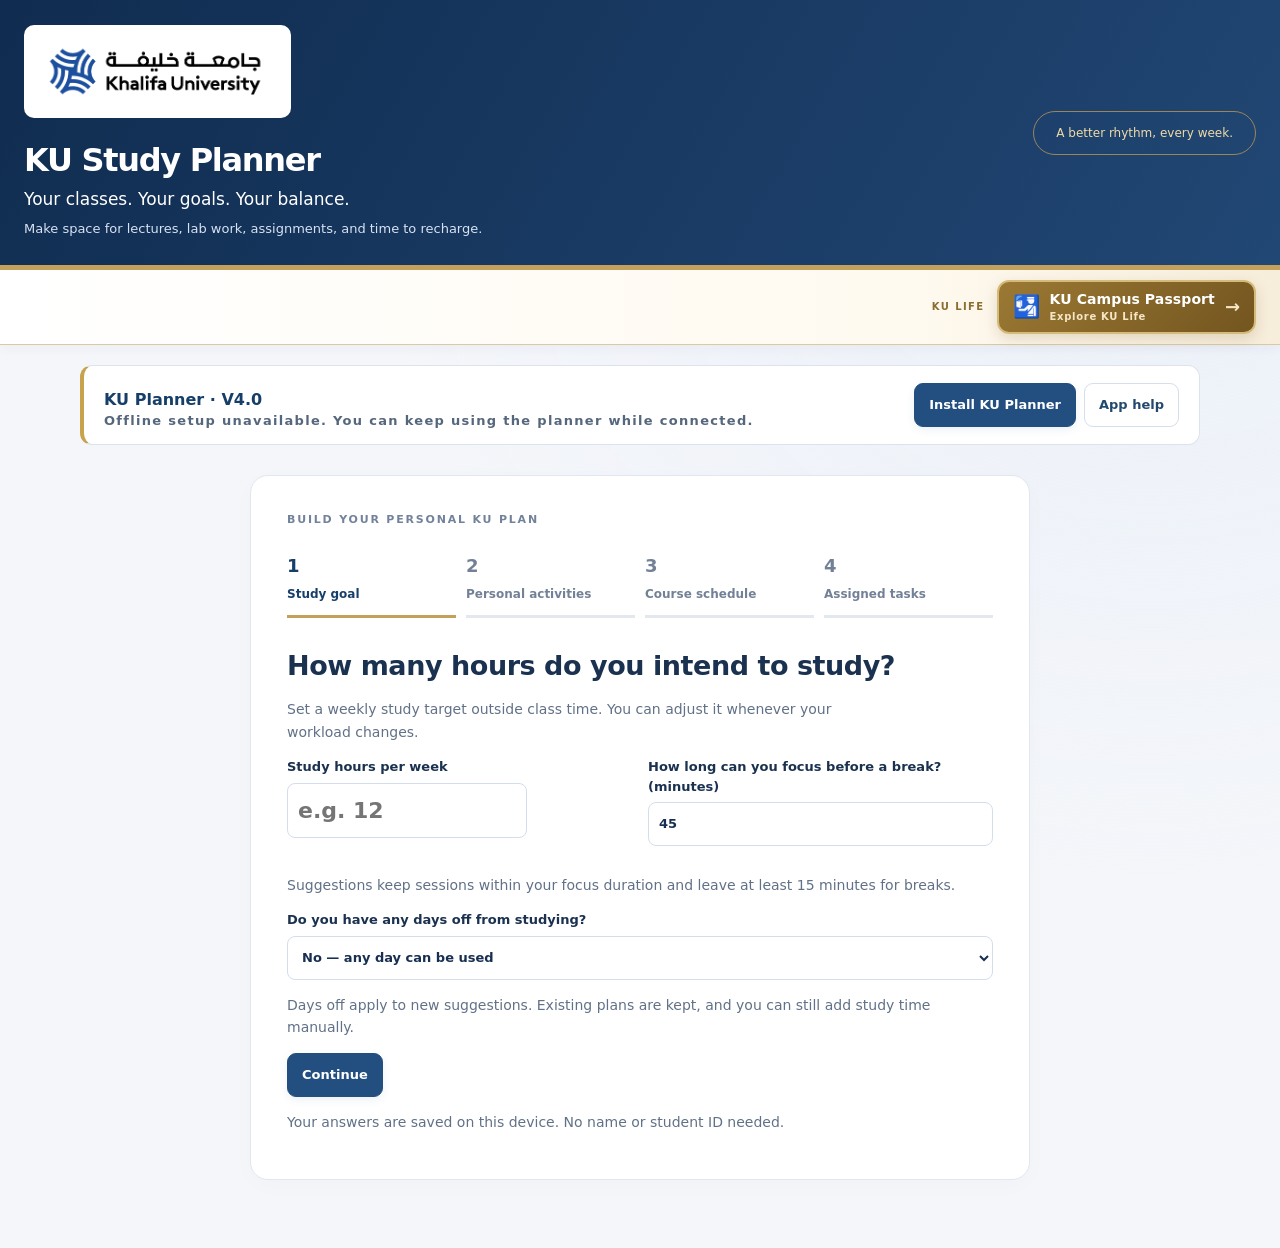
==== index.html @ f01c64c4 "Publish KU Planner V4.0 app and offline download" ====
<!doctype html>
<html lang="en"><head><meta charset="utf-8"><meta name="viewport" content="width=device-width,initial-scale=1"><title>KU Planner V4.0</title><meta name="theme-color" content="#153e68"><link rel="manifest" href="manifest.webmanifest"><link rel="icon" href="KUPlanner.ico"><link rel="stylesheet" href="desktop-app.css"><script defer src="desktop-app.js"></script><link rel="stylesheet" href="style.css"></head>
<body><div id="bannerSpace"><header id="siteBanner" class="site-banner"><div class="banner-content"><div class="university university-logo"><img src="khalifa-university-logo.png" alt="Khalifa University logo" width="486" height="144"></div><h1>KU Study Planner<span>Your classes. Your goals. Your balance.</span></h1><p>Make space for lectures, lab work, assignments, and time to recharge.</p></div><div class="badge">A better rhythm, every week.</div></header></div>
<nav class="special-top-nav" aria-label="Special features"><div class="special-top-nav-inner"><span class="special-top-nav-label">KU LIFE</span><a class="special-feature-link" href="KU Campus Passport.html"><span class="special-feature-icon" aria-hidden="true">🛂</span><span class="special-feature-copy"><strong>KU Campus Passport</strong><small>Explore KU Life</small></span><span class="special-feature-arrow" aria-hidden="true">→</span></a></div></nav>
<main><section id="survey" class="panel survey"><span class="eyebrow">BUILD YOUR PERSONAL KU PLAN</span><ol class="steps" id="steps"><li>Study goal</li><li>Personal activities</li><li>Course schedule</li><li>Assigned tasks</li></ol><h2 id="surveyTitle"></h2><p id="surveyDescription"></p><div id="surveyContent"></div><p id="surveyError" role="alert"></p><div class="actions"><button id="surveyBack">Back</button><button id="surveyNext" class="primary">Continue</button></div><p class="muted">Your answers are saved on this device. No name or student ID needed.</p><p id="storageNotice" role="status"></p></section><div id="dashboard" hidden><section class="summary" aria-label="Overview"><div><small>THIS WEEK</small><strong id="weekCount">0 plans</strong></div><div><small>ASSIGNMENTS COMPLETED</small><strong id="progress">0 / 0</strong></div><div><small>WEEKLY STUDY GOAL</small><strong id="studyStatus"></strong><progress id="weeklyProgress" max="100" value="0" aria-label="Weekly study time planned"></progress></div></section>
<section class="calendarBar"><div><span class="eyebrow">KU ACADEMIC CALENDAR · 2026–27</span><p id="calendarStatus"></p></div><details><summary>Calendar settings & dates</summary><label class="inline"><input type="checkbox" id="skipHolidays" checked> Keep university holidays free from suggested study</label><p>Weekly lectures and labs stop at their semester’s last class day and pause on university holidays. Study can continue during exams. Dates may change; Islamic holidays depend on moon sighting.</p><a href="academic-calendar-2026-2027.pdf" target="_blank" rel="noopener">View the university calendar PDF ↗</a></details></section><div class="toolbar"><div><h2>Your week at KU</h2><p id="weekLabel"></p></div><div class="actions"><button id="prev" aria-label="Previous week">←</button><button id="today">This week</button><button id="next" aria-label="Next week">→</button><button id="importPhoto">Import schedule photo</button><button class="primary" id="add">+ Add a plan</button></div></div>
<p class="legend"><span class="lecture-key">● Lectures</span><span class="lab-key">● Labs</span><span class="task-key">● Tasks</span><span class="study-key">● Study time</span><span class="personal-key">● Personal / break</span></p><p class="mobileHint">Swipe to move between days →</p><section id="planner" class="week" aria-label="Weekly planner"></section>
<div class="lower"><section class="panel"><span class="eyebrow">KEEP IT MANAGEABLE</span><h2>Upcoming & overdue</h2><p>Unfinished assignments due within 7 days, plus overdue tasks. Reminders appear while this app is open.</p><div id="reminders"></div></section>
<section class="panel"><span class="eyebrow">YOUR STUDY GOAL</span><h2>Make time for your target</h2><p id="goalOverview"></p><p>Choose a suggested study schedule or add study time manually around your lectures, labs and personal activities.</p><div class="actions"><button id="suggest" class="primary">Suggest study schedules</button><button id="manualStudy">Plan study time manually</button><button id="resetStudy" class="danger">Reset study plan</button></div><details class="studyPreferences" id="studyPreferences"><summary>Personalize study suggestions <span>Optional · a few quick questions</span></summary><p>Choose a rhythm that suits you. Your weekly target, focus duration, days off and existing plans still apply.</p><form id="preferencesForm"><div class="formRow"><label>When do you prefer to study?<select id="preferredPeriod"><option value="any">Flexible · 08:00–21:00</option><option value="morning">Morning · 08:00–12:00</option><option value="afternoon">Afternoon · 13:00–18:00</option><option value="evening">Evening · 17:00–21:00</option></select></label><label>How many consecutive sessions before a longer break?<select id="preferredConsecutive"><option value="1">1 session</option><option value="2" selected>2 sessions</option><option value="3">3 sessions</option></select></label></div><div class="formRow"><label>Break between study sessions<select id="preferredShortBreak"><option value="15">15 minutes</option><option value="20">20 minutes</option><option value="30">30 minutes</option></select></label><label>Longer break after a group of sessions<select id="preferredLongBreak"><option value="30">30 minutes</option><option value="45" selected>45 minutes</option><option value="60">60 minutes</option></select></label></div><label>Maximum focused study per day<select id="preferredDailyCap"><option value="60">1 hour</option><option value="120">2 hours</option><option value="180" selected>3 hours</option></select></label><p class="muted">Consecutive sessions include short breaks. The longer break separates groups; this is a maximum group size, not a required number. Busy class days stay capped at 2 study hours. Breaks stay free in your calendar.</p><button type="submit" class="primary">Generate my personalized plan</button></form></details><p id="scheduleNotice" role="status"></p><button id="reviewSetup">Review my setup</button></section></div>
<footer><p>Your answers and plans stay in this browser on this device. No account or personal details required. An independent planner for university students.</p><div class="actions"><button id="export">Export my plan</button><button id="demo">Load KU demo week</button><button id="clear" class="danger">Clear local data</button></div></footer></div><p id="notice" role="status" aria-live="polite"></p></main>
<dialog id="editor"><form id="planForm"><div class="dialogHead"><h2 id="formTitle">Add a plan</h2><button type="button" id="close" aria-label="Close">✕</button></div><label>Title<input id="title" maxlength="100" required placeholder="e.g. Physics lab report"></label><label id="typeLabel">Type<select id="type"><option value="lecture">Lecture</option><option value="lab">Lab</option><option value="assignment">Assignment / deadline</option><option value="study">Study session</option><option value="break">Personal / break</option></select></label><label id="dateLabel">Date<input id="date" type="date" required></label><label id="dayLabel" hidden>Day of the week<select id="day"><option value="0">Monday</option><option value="1">Tuesday</option><option value="2">Wednesday</option><option value="3">Thursday</option><option value="4">Friday</option><option value="5">Saturday</option><option value="6">Sunday</option></select></label><div class="formRow"><label id="startLabel">Start / deadline time<input id="start" type="time" required></label><label id="endLabel">End time (optional)<input id="end" type="time"></label></div><label id="effortLabel" hidden>How many hours do you need to prepare?<input id="effort" type="range" min="0.5" max="40" step="0.5" value="2"><output id="effortValue" for="effort">2 hours</output><small>Estimate total focused preparation time: 0.5–40 hours.</small></label><label id="taskLinkLabel" hidden>Prepare for<select id="taskLink"><option value="">General study</option></select></label><label class="inline" id="repeatLabel"><input id="repeat" type="checkbox"> Repeat every week</label><p id="formError" role="alert"></p><p id="conflictWarning" role="status"></p><p id="repeatInfo" class="muted"></p><div class="actions"><button type="button" id="delete" class="danger" hidden>Delete</button><button type="submit" class="primary">Save plan</button></div></form></dialog>
<dialog id="scheduleDialog"><div class="dialogHead"><h2>Choose your study rhythm</h2><button id="closeSchedules" aria-label="Close suggestions">✕</button></div><p id="scheduleDescription"></p><div id="scheduleOptions"></div><p class="muted">Suggestions use your weekly goal and preparation estimates, keep time free around existing plans, and place task preparation before its deadline. Review before adding. You can edit every session afterward.</p></dialog>
<dialog id="photoDialog"><div class="dialogHead"><h2>Import your course schedule</h2><button id="closePhoto" aria-label="Close photo import">✕</button></div><p>Upload a KU timetable screenshot from your phone or computer. The reader finds its columns, course blocks and time scale. Review the results before adding them.</p><p class="muted">Your image is processed in this browser and is not saved. Internet is needed to load the text reader. Crop out your name or student ID if shown.</p><label>Schedule image<input id="photoFile" type="file" accept="image/png,image/jpeg,image/webp,image/bmp"></label><img id="photoPreview" alt="Your uploaded schedule" hidden><div class="formRow"><label>First week of this schedule<input id="photoWeek" type="date" required></label><label>Read as<select id="photoLayout"><option value="auto">Automatic (table or list)</option><option value="list">List with days and times</option><option value="grid">Weekly table (including left time axis)</option></select></label></div><div class="actions"><button id="readPhoto" class="primary">Read my schedule</button><button id="cancelPhoto" hidden>Cancel reading</button></div><label>Image orientation<select id="photoRotation"><option value="0">Upright · no rotation</option><option value="90">Rotate 90° clockwise</option><option value="180">Rotate 180°</option><option value="270">Rotate 90° counterclockwise</option></select></label><progress id="photoProgress" max="1" value="0" hidden></progress><p id="photoStatus" role="status"></p><section id="photoReview" hidden><h3>Review detected entries</h3><p class="muted">Check every weekday, name, time and lecture/lab category. The original block appears beside each detected entry. Names cut off in a narrow phone view cannot be fully recovered—use a wider screenshot or complete them here. Times are estimated to the nearest 5 minutes. Uncheck anything that is not a course.</p><div id="photoRows"></div><div class="actions"><button id="addPhotoRow">+ Add a missing course</button><button id="acceptPhoto" class="primary">Add selected courses</button></div></section><details id="photoTextDetails"><summary>Check or correct the recognized text</summary><p>For list format, use one course per line, such as: Monday Calculus 09:00–10:30.</p><label>Recognized text<textarea id="photoText" rows="7" placeholder="Monday Calculus 09:00–10:30&#10;Wednesday Physics Lab 13:00–15:00"></textarea></label><button id="parsePhotoText">Find courses from this text</button></details></dialog>
<script src="banner.js"></script><script src="academic-calendar.js"></script><script src="planning.js"></script><script src="schedule-parser.js"></script><script src="schedule-grid.js"></script><script src="app.js"></script><script src="photo-import.js"></script><script src="feedback.js"></script></body></html>
---- desktop-app.css ----
.desktop-app-bar{box-sizing:border-box;max-width:1120px;margin:20px auto 0;padding:16px 20px;display:flex;align-items:center;justify-content:space-between;gap:16px;border:1px solid #dce3ed;border-left:4px solid #c7a34e;border-radius:12px;background:#fff;color:#153e68}
.desktop-app-copy{display:grid;gap:4px}.desktop-app-copy strong{font-size:16px}.desktop-app-copy small{font-size:13px;color:#55677d}.desktop-app-actions{display:flex;gap:8px;flex-shrink:0}.desktop-app-actions button{white-space:nowrap}
.desktop-app-help{max-width:480px;border:1px solid #dce3ed;border-radius:16px;padding:24px;color:#153e68;background:#fff}.desktop-app-help::backdrop{background:#122e51aa}.desktop-app-help h2{margin:0 0 12px}.desktop-app-help li{margin-bottom:10px}.desktop-app-help p{line-height:1.5}.desktop-app-help button{margin-top:10px}
@media(max-width:760px){.desktop-app-bar{margin:16px 12px 0;align-items:flex-start;flex-direction:column}.desktop-app-actions{flex-wrap:wrap}}
@media print{.desktop-app-bar,.desktop-app-help{display:none!important}}
---- style.css ----
:root{font-family:Inter,ui-sans-serif,system-ui,-apple-system,sans-serif;color:#20352f;background:#f5f7f4;font-synthesis:none}*{box-sizing:border-box}body{margin:0}header{background:#183f35;color:white;padding:42px max(24px,calc((100vw - 1240px)/2));display:flex;justify-content:space-between;gap:24px;align-items:center}h1{font-size:38px;margin:12px 0;letter-spacing:-1.3px}h1 span{display:block;font-weight:400;font-size:22px;letter-spacing:0;margin-top:12px}header p{color:#d0e0d8}p{line-height:1.6;font-size:14px}.eyebrow{font-size:11px;letter-spacing:1.8px;font-weight:700}.badge{border:1px solid #638777;border-radius:100px;padding:14px 22px;color:#e1edb8;white-space:nowrap}main{max-width:1288px;margin:auto;padding:28px 24px}.summary{display:grid;grid-template-columns:1fr 1fr 1.5fr;background:#fff;border:1px solid #dde5de;border-radius:16px;margin-bottom:32px}.summary div{padding:22px;border-right:1px solid #e6ebe6}.summary div:last-child{border:0}small{font-size:10px;letter-spacing:1.3px;color:#667b70}strong{display:block;font-size:19px;margin-top:8px}h2{font-size:21px;letter-spacing:-.5px;margin:0 0 8px}.toolbar{display:flex;justify-content:space-between;align-items:center;gap:16px}.toolbar p{margin:0;color:#62756b}.actions{display:flex;gap:8px;flex-wrap:wrap}button{font:inherit;font-size:13px;border:1px solid #cfdad2;background:white;border-radius:8px;padding:10px 14px;cursor:pointer;color:#244a3d}button:hover{background:#eaf0e9}button:focus-visible,input:focus-visible,select:focus-visible{outline:3px solid #b08e34;outline-offset:2px}.primary{background:#245e4b;color:#fff;border-color:#245e4b}.primary:hover{background:#174232}.danger{color:#a24236}.legend{display:flex;gap:20px;flex-wrap:wrap;color:#64756d;font-size:12px;margin:22px 0}.legend span:nth-child(1){color:#426da3}.legend span:nth-child(2){color:#a46625}.legend span:nth-child(3){color:#41705b}.legend span:nth-child(4){color:#8d6897}.week{display:grid;grid-template-columns:repeat(7,minmax(0,1fr));gap:10px}.day{border:1px solid #dce4dd;background:#fff;border-radius:12px;min-height:280px;padding:12px 8px}.day.today{border:2px solid #51836b}.day h3{font-size:13px;margin:2px 4px 15px;display:flex;justify-content:space-between}.day h3 span{color:#7b8d80;font-weight:400}.empty{font-size:12px;color:#94a195;padding:6px}.event{border-left:3px solid #548069;background:#edf4ed;padding:10px 8px;border-radius:6px;margin-bottom:8px;overflow-wrap:anywhere}.event.class{background:#edf2fa;border-color:#648bb7}.event.assignment{background:#fff4e5;border-color:#c5914b}.event.break{background:#f5edf7;border-color:#a17cab}.event.done{opacity:.65}.event.done .eventTitle{text-decoration:line-through}.event small{letter-spacing:0;font-size:10px;display:block}.eventTitle{border:0;background:transparent;text-align:left;padding:6px 0;font-size:13px;font-weight:600;width:100%;color:inherit}.complete{display:flex;align-items:center;gap:5px;font-size:11px}.complete input{accent-color:#245e4b}.lower{display:grid;grid-template-columns:1fr 1fr;gap:20px;margin-top:28px}.panel{background:white;border:1px solid #dce4dd;border-radius:14px;padding:24px}.panel h2{margin-top:12px}.panel p,.muted{color:#6a7b70}.reminder{padding:10px 0;border-bottom:1px solid #e4ebe3;font-size:14px}.reminder.overdue{color:#a24236}.check{padding:14px 0;border-top:1px solid #e5ebe3}.check label{display:block;font-weight:600;font-size:14px;margin-bottom:8px}.check select{width:auto;margin-right:8px}.check p{margin:6px 0}footer{margin-top:28px;border-top:1px solid #dce4dd;padding:16px 0;color:#6a7b70}dialog{border:0;border-radius:16px;padding:24px;max-width:460px;width:calc(100% - 32px);box-shadow:0 20px 100px #1234}dialog::backdrop{background:#132d2a88}.dialogHead{display:flex;justify-content:space-between;align-items:center;margin-bottom:16px}label{display:block;font-size:13px;margin-bottom:14px}input:not([type=checkbox]),select{display:block;width:100%;border:1px solid #cad7ce;border-radius:7px;padding:10px;font:inherit;margin-top:6px;background:#fff;color:#20352f}.formRow{display:grid;grid-template-columns:1fr 1fr;gap:12px}.inline{display:flex;gap:8px;align-items:center}#formError{color:#a24236}#notice,#checkMessage{font-size:12px}@media(max-width:1000px){.week{grid-template-columns:repeat(4,minmax(0,1fr))}.badge{display:none}}@media(max-width:650px){header{padding:28px 20px}h1{font-size:32px}main{padding:20px 14px}.summary{grid-template-columns:1fr}.summary div{padding:14px 18px;border-right:0;border-bottom:1px solid #e6ebe6}.toolbar{align-items:flex-start;flex-direction:column}.week{grid-template-columns:1fr 1fr}.day{min-height:160px}.lower{grid-template-columns:1fr}.panel{padding:20px}.legend{gap:12px}button{padding:10px 12px}}
:root{color:#172f50;background:#f5f6fa}header{background:linear-gradient(120deg,#102c50,#214774);border-bottom:5px solid #c3a05b}header p{color:#d7e3f2;max-width:610px}.university{display:flex;gap:14px;align-items:center;margin-bottom:26px}.ku-mark{display:grid;place-items:center;width:58px;height:58px;border:1px solid #ddc288;border-radius:12px;color:#eddaa9;font-size:24px;font-weight:750;letter-spacing:-1px}.university-name{display:block;font-size:16px;font-weight:700;letter-spacing:2px}.university-ar{display:block;font-size:17px;margin-top:5px;color:#dce5f1;text-align:left}header .eyebrow{color:#e3c992}.badge{border-color:#9c855b;color:#f0dba7}button{color:#24496f;border-color:#ced8e5}button:hover{background:#edf2f9}.primary{background:#234b79;border-color:#234b79;color:#fff}.primary:hover{background:#16375f}.day.today{border-color:#b49351}.summary,.day,.panel{border-color:#dce2eb}.summary div{border-color:#e5e9f1}.toolbar p,.panel p,.muted,footer{color:#617187}small,.legend{color:#68798b}.complete input{accent-color:#234b79}input:not([type=checkbox]),select{color:#172f50;border-color:#cdd8e5}dialog::backdrop{background:#102c5088}.eventTitle{color:inherit;background:transparent}.danger{color:#a24236}@media(max-width:650px){.university-name{font-size:14px;letter-spacing:1.4px}.ku-mark{width:50px;height:50px}.university{margin-bottom:22px}}
[hidden]{display:none!important}.survey{max-width:780px;margin:0 auto 32px;padding:32px}.survey h2{font-size:28px;line-height:1.25;margin-top:30px}.survey>p{max-width:600px}.steps{list-style:none;counter-reset:step;display:grid;grid-template-columns:repeat(4,1fr);padding:0;margin:26px 0;gap:10px}.steps li{counter-increment:step;font-size:12px;color:#738197;border-bottom:3px solid #e3e8ef;padding:0 0 12px}.steps li:before{content:counter(step);display:block;margin-bottom:8px;font-size:18px;font-weight:700}.steps li.active{color:#173f6a;border-color:#c3a05b}.steps li.finished{color:#355b83;border-color:#355b83}#goalInput{max-width:240px;font-size:22px}#personalChoice{max-width:430px}.surveyList{margin:18px 0 28px}.surveyItem{display:flex;justify-content:space-between;gap:16px;align-items:center;padding:16px;border:1px solid #e1e7ef;border-radius:10px;margin:10px 0;background:#f8faff}.surveyItem p{margin:5px 0 0;font-size:12px}.surveyItem b{font-size:14px;overflow-wrap:anywhere}#surveyError{color:#a24236}.survey .actions{margin-top:20px}@media(max-width:650px){.survey{padding:22px}.survey h2{font-size:24px}.steps{gap:6px}.steps li{font-size:10px}}
.event.lecture{background:#eaf2ff;border-color:#4479ba;color:#254e82}.event.lab{background:#f1eaff;border-color:#8756ba;color:#633989}.event.assignment{background:#fff1df;border-color:#cc8730;color:#875418}.event.study{background:#e6f5f0;border-color:#328368;color:#265f4e}.event.break{background:#fbeaf0;border-color:#b56380;color:#85425a}.legend span.lecture-key{color:#4479ba}.legend span.lab-key{color:#8756ba}.legend span.task-key{color:#a7691f}.legend span.study-key{color:#328368}.legend span.personal-key{color:#a75472}.surveyItem.lecture{border-left:4px solid #4479ba}.surveyItem.lab{border-left:4px solid #8756ba}.surveyItem.assignment{border-left:4px solid #cc8730}.surveyItem.break{border-left:4px solid #b56380}#effort{accent-color:#234b79;padding:0;margin:14px 0;width:100%}#effortValue{display:block;font-size:21px;font-weight:650;color:#234b79}#effortLabel small{letter-spacing:0;display:block;margin:8px 0}#scheduleDialog{max-width:1100px;width:calc(100% - 32px);max-height:88vh;overflow:auto}#scheduleOptions{display:grid;grid-template-columns:repeat(3,minmax(0,1fr));gap:14px;margin:22px 0}.scheduleOption{border:1px solid #dae3ee;border-radius:12px;padding:18px;background:#f8faff}.scheduleOption h3{font-size:19px;margin:0 0 10px}.scheduleOption b{font-size:13px}.scheduleOption ul{padding-left:18px;font-size:12px;line-height:1.7;max-height:230px;overflow:auto}.scheduleWarning{color:#8a5724;font-size:12px;grid-column:1/-1}button:disabled{opacity:.5;cursor:not-allowed}.reminder p{font-size:12px;margin:6px 0}#reviewSetup{margin-top:16px}@media(max-width:850px){#scheduleOptions{grid-template-columns:1fr}.scheduleOption ul{max-height:none}}
#photoDialog{max-width:900px;width:calc(100% - 32px);max-height:90vh;overflow:auto}#photoPreview{display:block;max-width:100%;max-height:330px;object-fit:contain;margin:18px auto;border:1px solid #dbe3ed;border-radius:8px}#photoProgress{width:100%;margin:16px 0 0;accent-color:#234b79}.photoRow{border:1px solid #dbe3ed;border-radius:12px;padding:18px;margin:14px 0;background:#f8faff}.photoFields{display:grid;grid-template-columns:repeat(4,1fr);gap:12px}.photoHint{color:#8a5724;font-size:12px;margin:0}#photoText{width:100%;font:inherit;font-size:13px;border:1px solid #cdd8e5;padding:12px;border-radius:8px;margin-top:8px}#photoTextDetails{margin-top:24px}#photoTextDetails summary{cursor:pointer;font-size:14px;font-weight:600}#photoReview h3{margin-top:25px}#surveyContent>button{margin-right:8px;margin-bottom:8px}@media(max-width:650px){.photoFields{grid-template-columns:1fr 1fr}}
.university-logo{display:inline-flex;background:#fff;padding:16px 20px;border-radius:10px;max-width:100%;margin-bottom:26px}.university-logo img{display:block;width:310px;max-width:100%;height:auto}.survey .formRow{align-items:start}@media(max-width:650px){.university-logo{padding:13px 16px}.university-logo img{width:260px}.survey .formRow{grid-template-columns:1fr}}
.daysOff{display:flex;flex-wrap:wrap;gap:10px 24px;padding:18px 20px;margin:20px 0;border:1px solid #d4deea;border-radius:10px}.daysOff legend{font-size:13px;font-weight:600;padding:0 7px;color:#25496f}.daysOff label{margin:0;min-width:115px}.daysOff input{accent-color:#234b79}
.site-banner{transition:padding .22s ease,box-shadow .22s ease}.site-banner.banner-fixed{position:fixed;top:0;left:0;right:0;z-index:20}.site-banner .university-logo,.site-banner .university-logo img,.site-banner h1{transition:width .22s ease,padding .22s ease,margin .22s ease,font-size .22s ease}.site-banner.banner-compact{padding-top:10px;padding-bottom:10px;box-shadow:0 5px 20px #102c5030}.site-banner.banner-compact .banner-content{display:flex;align-items:center;gap:18px;min-width:0}.site-banner.banner-compact .university-logo{padding:8px 12px;margin:0;flex-shrink:0}.site-banner.banner-compact .university-logo img{width:170px}.site-banner.banner-compact h1{font-size:22px;letter-spacing:-.6px;margin:0;line-height:1.2}.site-banner.banner-compact h1 span,.site-banner.banner-compact p,.site-banner.banner-compact .badge{display:none}html{scroll-padding-top:110px}@media(max-width:650px){.site-banner.banner-compact{padding-left:14px;padding-right:14px}.site-banner.banner-compact .banner-content{gap:12px}.site-banner.banner-compact .university-logo{padding:6px 8px}.site-banner.banner-compact .university-logo img{width:120px}.site-banner.banner-compact h1{font-size:18px}}@media(prefers-reduced-motion:reduce){.site-banner,.site-banner .university-logo,.site-banner .university-logo img,.site-banner h1{transition:none}}
/* Keep the layout stable and animate content instead of switching display modes. */
.site-banner,.site-banner .university-logo,.site-banner .university-logo img,.site-banner h1{transition:padding .65s cubic-bezier(.22,.61,.36,1),width .65s cubic-bezier(.22,.61,.36,1),margin .65s cubic-bezier(.22,.61,.36,1),font-size .65s cubic-bezier(.22,.61,.36,1),box-shadow .65s ease}.site-banner .banner-content,.site-banner.banner-compact .banner-content{display:block;min-width:0}.site-banner h1{line-height:1.2}.site-banner h1 span{display:block;max-height:70px;overflow:hidden;opacity:1;transform:translateY(0);transition:max-height .65s cubic-bezier(.22,.61,.36,1),margin .65s ease,opacity .45s ease,transform .65s ease}.site-banner p{display:block;max-height:100px;overflow:hidden;opacity:1;margin:14px 0;transform:translateY(0);transition:max-height .65s cubic-bezier(.22,.61,.36,1),margin .65s ease,opacity .45s ease,transform .65s ease}.site-banner.banner-compact h1 span,.site-banner.banner-compact p{display:block;max-height:0;margin:0;opacity:0;transform:translateY(-6px)}.site-banner.banner-compact .university-logo{margin:0 0 8px}.site-banner.banner-compact h1{margin:0}@media(min-width:1001px){.site-banner .badge{max-width:350px;opacity:1;overflow:hidden;transition:max-width .65s ease,padding .65s ease,opacity .4s ease,border-width .65s ease}.site-banner.banner-compact .badge{display:block;max-width:0;padding:0;border-width:0;opacity:0}}@media(prefers-reduced-motion:reduce){.site-banner,.site-banner .university-logo,.site-banner .university-logo img,.site-banner h1,.site-banner h1 span,.site-banner p,.site-banner .badge{transition:none}}
/* A slim, single-row banner when collapsed. */
.site-banner.banner-compact{padding-top:8px;padding-bottom:8px}.site-banner.banner-compact .banner-content{display:grid;grid-template-columns:auto minmax(0,1fr);column-gap:16px;align-items:center}.site-banner.banner-compact .university-logo{grid-column:1;grid-row:1;width:154px;padding:5px 7px;margin:0;border-radius:6px}.site-banner.banner-compact .university-logo img{width:140px}.site-banner.banner-compact h1{grid-column:2;grid-row:1;font-size:20px;margin:0;white-space:nowrap}.site-banner.banner-compact p{grid-column:1/-1;grid-row:2}.site-banner.banner-compact .badge{display:none}html{scroll-padding-top:80px}@media(max-width:650px){.site-banner.banner-compact .banner-content{column-gap:10px}.site-banner.banner-compact .university-logo{width:114px;padding:4px 7px}.site-banner.banner-compact .university-logo img{width:100px}.site-banner.banner-compact h1{font-size:16px;letter-spacing:-.4px}}
/* Shared visual polish: calm surfaces, consistent spacing and clear actions. */
:root{color:#1a3150;background:#f4f6fa;font-family:Inter,ui-sans-serif,system-ui,-apple-system,sans-serif}body{background:radial-gradient(ellipse at 90% 0,#e9eff8 0,transparent 50%),#f4f6fa}main{max-width:1320px;padding-top:30px;padding-bottom:36px}button{min-height:44px;font-weight:600;border-radius:9px;transition:background .15s ease,box-shadow .15s ease;border-color:#d4dfeb}button:hover{box-shadow:0 3px 9px #203f6c0b}.primary{background:#234f80;border-color:#234f80;box-shadow:0 3px 9px #234f8015}.danger{color:#a14545;background:#fffafb;border-color:#efd9dd}h2{font-weight:680;letter-spacing:-.45px}.panel,.survey,.summary{border:1px solid #e1e7f0;box-shadow:0 6px 24px #18365405}.panel{padding:26px;border-radius:16px}.summary{border-radius:16px;overflow:hidden;margin-bottom:24px}.summary div{padding:22px 24px}.summary strong{font-size:22px;letter-spacing:-.7px}small,.eyebrow{font-weight:650}.toolbar{margin-top:25px}.toolbar h2{font-size:25px}.toolbar .actions{align-items:center}.legend{margin:22px 0 14px;font-weight:550;gap:18px}.day{border-color:#e0e7f0;border-radius:13px;padding:14px 10px;min-height:300px}.day.today{border-color:#b39a61;box-shadow:0 0 0 2px #c6b17b15}.day h3{margin:2px 3px 18px;font-size:14px}.day h3 span{background:#f0f4f9;padding:3px 7px;border-radius:6px;color:#476383}.empty{font-size:12px;line-height:1.65;padding:7px 4px;color:#7b899b}.event{padding:11px 9px;border-radius:8px;margin-bottom:10px}.eventTitle{font-size:13px;line-height:1.45;min-height:0;box-shadow:none!important}.event small{font-size:10px;color:inherit;opacity:.85}.complete{margin:5px 0 0;line-height:1.35}.complete input{width:15px;height:15px;margin:0}.lower{gap:22px;margin-top:26px}.panel .actions{margin:14px 0}.panel .eyebrow{color:#71829a}.survey{padding:32px 36px;border-radius:18px}.survey h2{max-width:650px;font-size:27px;line-height:1.35}.steps li{font-weight:600;line-height:1.4}.surveyItem{background:#f9fbfe;padding:17px}.surveyItem .actions{margin:0}.daysOff{background:#f9fbfe}input:not([type=checkbox]),select,textarea{min-height:44px;border-color:#d3deec;border-radius:8px}input[type=range]{min-height:0}label{font-weight:550;line-height:1.5}dialog{border:1px solid #e0e7f0;max-height:90vh;overflow:auto;padding:26px;box-shadow:0 24px 90px #102c5038}dialog::backdrop{background:#102a4c66;backdrop-filter:blur(3px)}.dialogHead h2{font-size:22px}.dialogHead>button{width:40px;min-height:40px;padding:0;background:#f3f6fa;border-color:transparent}.formRow{gap:16px}#weeklyProgress{display:block;width:100%;height:5px;margin-top:12px;appearance:none;border:0;border-radius:10px;overflow:hidden;background:#e8eef5}#weeklyProgress::-webkit-progress-bar{background:#e8eef5}#weeklyProgress::-webkit-progress-value{background:#547b9e;border-radius:10px}#weeklyProgress::-moz-progress-bar{background:#547b9e}.calendarBar{display:flex;justify-content:space-between;gap:24px;align-items:start;border:1px solid #dce5ef;border-left:3px solid #b69b60;border-radius:12px;padding:17px 20px;background:#fff}.calendarBar .eyebrow{font-size:10px;color:#7c6a42}.calendarBar p{margin:7px 0 0;font-size:13px}.calendarBar details{max-width:440px}.calendarBar summary{font-size:12px;color:#456588;cursor:pointer;min-height:26px;line-height:26px;font-weight:600}.calendarBar details>label{margin-top:14px;font-size:12px}.calendarBar a{display:inline-block;color:#315c8b;font-size:12px;margin-top:10px}.calendarTag{font-size:10px!important;line-height:1.5;padding:5px 7px;border-radius:6px;margin:0 0 12px;background:#edf2fa;color:#466184}.day.holiday{background:#f8fafc;border-style:dashed}.day.holiday .calendarTag{background:#f2eddf;color:#826d41}.mobileHint{display:none}#conflictWarning:not(:empty){background:#fff6e7;padding:12px;border-radius:8px;color:#8a622e;font-size:12px}#repeatInfo{font-size:12px}footer{font-size:12px;margin-top:30px;padding-top:22px;border-color:#e0e7f0}footer p{font-size:12px;max-width:740px}footer .actions{gap:10px}footer button{font-size:12px;background:transparent}#notice:not(:empty){position:fixed;bottom:24px;right:24px;z-index:50;padding:14px 18px;border-radius:11px;border:1px solid #d9e5f0;border-left:4px solid #41698d;background:#fff;box-shadow:0 10px 40px #19355420;max-width:min(420px,calc(100vw - 32px));font-size:13px;color:#28496b;line-height:1.6;margin:0}.site-banner:not(.banner-compact){padding-top:25px;padding-bottom:25px}.site-banner:not(.banner-compact) .university-logo{padding:12px 16px;margin-bottom:15px}.site-banner:not(.banner-compact) .university-logo img{width:235px}.site-banner:not(.banner-compact) h1{font-size:32px;margin:8px 0}.site-banner:not(.banner-compact) h1 span{font-size:17px;margin-top:9px}.site-banner:not(.banner-compact) p{font-size:13px;margin:10px 0 0}.site-banner .badge{font-size:12px}@media(max-width:1000px){.summary strong{font-size:19px}.calendarBar{gap:16px}}@media(max-width:650px){main{padding:22px 16px}.survey{padding:25px 22px}.survey h2{font-size:23px}.summary{grid-template-columns:1fr 1fr}.summary div{padding:17px 16px}.summary div:last-child{grid-column:1/-1}.summary strong{font-size:18px}.calendarBar{flex-direction:column;gap:10px;padding:16px}.calendarBar details{max-width:100%;width:100%}.toolbar h2{font-size:23px}.toolbar .actions{gap:7px}.toolbar button{font-size:12px}.mobileHint{display:block;font-size:11px;color:#7b899b;margin:0 0 10px}.week{display:flex;overflow-x:auto;scroll-snap-type:x mandatory;gap:12px;padding-bottom:12px}.day{flex:0 0 85%;min-height:265px;scroll-snap-align:start;padding:17px 13px}.eventTitle{font-size:14px}.event small{font-size:11px}.complete{font-size:12px}.panel{padding:23px}.surveyItem{align-items:start;flex-direction:column;gap:12px}#notice:not(:empty){right:16px;bottom:16px}.site-banner:not(.banner-compact) h1{font-size:28px}.site-banner:not(.banner-compact) .university-logo img{width:205px}}


/* Optional study rhythm questions */
.studyPreferences{margin-top:22px;padding:16px 18px;border:1px solid #d8e4e5;border-radius:14px;background:#f7faf9}.studyPreferences summary{cursor:pointer;font-weight:650;color:#173c46}.studyPreferences summary span{display:block;font-size:.8rem;font-weight:400;color:#62757c;margin:6px 0 0 18px}.studyPreferences form{margin-top:20px}.studyPreferences select{background:white}.studyPreferences .formRow{align-items:start}.studyPreferences .muted{font-size:.85rem;line-height:1.6}
@media(max-width:650px){.studyPreferences .formRow{display:block}.studyPreferences{padding:14px}}

.photoSource{display:block;max-width:100%;max-height:160px;object-fit:contain;object-position:left;margin:10px 0;border:1px solid #d7e1e5;border-radius:6px}

/* KU Campus Passport */
.passport-panel{margin-top:26px;border:1px solid #e3dcc8;background:linear-gradient(135deg,#fffdf7 0,#ffffff 58%,#f4f8fc 100%);position:relative;overflow:hidden}.passport-panel:before{content:"KU LIFE";position:absolute;right:-12px;top:16px;font-size:58px;font-weight:800;letter-spacing:5px;color:#173d6210;transform:rotate(8deg);pointer-events:none}.passport-head{display:flex;justify-content:space-between;align-items:flex-start;gap:20px;position:relative}.passport-head h2{margin:5px 0 6px}.passport-head p{margin:0;max-width:720px;color:#65758a}.passport-score{display:grid;grid-template-columns:repeat(2,minmax(105px,1fr));gap:8px;min-width:240px}.passport-score div{padding:12px;border:1px solid #e2e8ef;border-radius:10px;background:#fff}.passport-score small{display:block;color:#74859a;font-size:10px}.passport-score strong{display:block;margin-top:4px;font-size:18px;color:#21486f}.passport-progress-row{display:grid;grid-template-columns:1fr auto;gap:14px;align-items:center;margin:20px 0 16px}.passport-progress-row progress{width:100%;height:8px;appearance:none;border:0;border-radius:20px;overflow:hidden;background:#e9edf2}.passport-progress-row progress::-webkit-progress-bar{background:#e9edf2}.passport-progress-row progress::-webkit-progress-value{background:#b39452}.passport-progress-row progress::-moz-progress-bar{background:#b39452}.passport-progress-row span{font-size:12px;font-weight:700;color:#6e6040}.passport-actions{display:flex;flex-wrap:wrap;gap:10px;margin:12px 0 18px}.passport-spin{background:#8a6d31!important;border-color:#8a6d31!important}.passport-challenge{display:grid;grid-template-columns:auto 1fr auto;gap:16px;align-items:center;padding:18px;border:1px solid #dfd6bd;border-radius:14px;background:#fffaf0;margin-bottom:20px}.passport-challenge-icon{width:58px;height:58px;border-radius:50%;display:grid;place-items:center;font-size:28px;background:#f2e7c9;border:1px solid #dfd0a8}.passport-challenge .eyebrow{color:#8a6d31}.passport-challenge h3{margin:3px 0 5px;font-size:18px}.passport-challenge p{margin:0;color:#596b80;line-height:1.55}.passport-challenge-side{text-align:right}.passport-challenge-side small{display:block;margin-bottom:8px;color:#8a6d31;font-weight:700}.passport-message{min-height:22px;margin:0 0 14px;font-size:13px;font-weight:650;color:#42633d}.passport-stamps{display:grid;grid-template-columns:repeat(5,minmax(0,1fr));gap:10px}.passport-stamp{min-height:112px;border-radius:12px;padding:12px 8px;display:flex;flex-direction:column;align-items:center;justify-content:center;text-align:center;border:1px dashed #cfd7e1;background:#f8fafc}.passport-stamp.earned{border:2px solid #b79a5a;background:#fff8e9;transform:rotate(-1deg)}.passport-stamp .stamp-icon{font-size:25px;margin-bottom:6px}.passport-stamp strong{font-size:11px;line-height:1.25}.passport-stamp small{font-size:9px;margin-top:5px;letter-spacing:.7px;color:#8794a3}.passport-stamp.earned small{color:#8b6d31;font-weight:800}.passport-pop{animation:passportPop .35s ease}.passport-celebrate{animation:passportCelebrate .55s ease}@keyframes passportPop{0%{transform:scale(.985);opacity:.7}60%{transform:scale(1.012)}100%{transform:scale(1);opacity:1}}@keyframes passportCelebrate{0%{transform:translateY(3px);opacity:.4}100%{transform:translateY(0);opacity:1}}@media(max-width:850px){.passport-head{display:block}.passport-score{margin-top:16px;min-width:0}.passport-stamps{grid-template-columns:repeat(3,minmax(0,1fr))}.passport-challenge{grid-template-columns:auto 1fr}.passport-challenge-side{grid-column:1/-1;text-align:left}.passport-challenge-side small{display:inline-block;margin:0 10px 0 0}}@media(max-width:520px){.passport-score{grid-template-columns:1fr 1fr}.passport-stamps{grid-template-columns:repeat(2,minmax(0,1fr))}.passport-challenge{grid-template-columns:1fr;text-align:left}.passport-challenge-icon{width:50px;height:50px}.passport-panel:before{font-size:40px}.passport-progress-row{grid-template-columns:1fr}.passport-stamp{min-height:105px}}@media(prefers-reduced-motion:reduce){.passport-pop,.passport-celebrate{animation:none}}


/* KU Life top navigation */
.special-top-nav{background:#fff;border-bottom:1px solid #dfe6ef;position:relative;z-index:4}.special-top-nav-inner{max-width:1288px;margin:auto;padding:11px 24px;display:flex;justify-content:flex-end;align-items:center;gap:12px}.special-top-nav-label{font-size:10px;letter-spacing:1.4px;font-weight:800;color:#78879a}.special-feature-link,.passport-back-link,.passport-identity-actions a,.passport-source-links a{display:inline-flex;align-items:center;justify-content:center;text-decoration:none;border:1px solid #cfd9e6;background:#fff;color:#234b79;border-radius:9px;padding:10px 14px;font-size:13px;font-weight:650}.special-feature-link{background:#8a6d31;color:#fff;border-color:#8a6d31}.special-feature-link:hover{background:#6f5524}.passport-back-link:hover,.passport-identity-actions a:hover,.passport-source-links a:hover{background:#eef3f8}@media(max-width:650px){.special-top-nav-inner{padding:9px 16px}.special-top-nav-label{display:none}.special-feature-link{width:100%}}

/* Standalone KU Campus Passport page */
.passport-page-body{background:#f4f6fa;color:#1a3150}.passport-page-header{background:linear-gradient(120deg,#102c50,#214774);border-bottom:5px solid #c3a05b;color:#fff;padding:24px max(24px,calc((100vw - 1240px)/2));display:flex;align-items:center;justify-content:space-between;gap:24px}.passport-page-brand{display:flex;align-items:center;gap:22px;min-width:0}.passport-page-brand img{width:205px;height:auto;background:white;border-radius:8px;padding:8px 12px}.passport-page-brand h1{font-size:30px;margin:5px 0 4px}.passport-page-brand p{margin:0;color:#d8e3f1}.passport-page-header .eyebrow{color:#e4cb94}.passport-page-main{max-width:1180px;margin:auto;padding:30px 24px 50px}.passport-welcome{display:grid;grid-template-columns:1.15fr .85fr;gap:32px;align-items:end;max-width:920px;margin:30px auto;background:linear-gradient(135deg,#fffdf8,#fff);border-color:#e3dcc8}.passport-welcome h2{font-size:28px}.passport-name-form{background:#f8fafc;border:1px solid #e0e7f0;border-radius:14px;padding:20px}.passport-name-form label{margin:0 0 14px}.passport-identity-card{display:flex;align-items:center;justify-content:space-between;gap:20px;padding:20px 22px;margin-bottom:16px;background:linear-gradient(135deg,#17385f,#244f7f);border:1px solid #17385f;border-radius:16px;color:#fff;box-shadow:0 12px 32px #13305218}.passport-identity-main{display:flex;align-items:center;gap:16px}.passport-emblem{width:62px;height:72px;border:2px solid #d8bd80;border-radius:10px;display:grid;place-items:center;font-weight:850;font-size:21px;letter-spacing:1px;color:#efdcae;background:#ffffff0b}.passport-identity-card .eyebrow{color:#e9d7aa}.passport-identity-card h2{font-size:25px;margin:4px 0}.passport-identity-card p{margin:0;color:#d7e2ef}.passport-identity-actions{display:flex;flex-wrap:wrap;gap:8px}.passport-identity-actions button,.passport-identity-actions a{background:#ffffff12;color:#fff;border-color:#ffffff40}.passport-stats{display:grid;grid-template-columns:repeat(4,1fr);border:1px solid #dce2eb;border-radius:14px;background:#fff;overflow:hidden;margin-bottom:20px}.passport-stats div{padding:18px 20px;border-right:1px solid #e5e9f1}.passport-stats div:last-child{border-right:0}.passport-stats strong{font-size:22px;color:#244d78}.passport-main-panel{border-color:#e3dcc8;background:linear-gradient(135deg,#fffdf7 0,#ffffff 58%,#f4f8fc 100%)}.passport-score-single{min-width:135px;padding:13px 15px;border:1px solid #e1e7ef;border-radius:11px;background:#fff}.passport-score-single strong{color:#234b79;font-size:22px}.passport-stamps-large{grid-template-columns:repeat(4,minmax(0,1fr))}.passport-ku-inspiration{margin-top:20px;display:grid;grid-template-columns:1.2fr .8fr;gap:24px;align-items:center}.passport-source-links{display:grid;grid-template-columns:1fr 1fr;gap:8px}.passport-list-dialog{max-width:760px}.passport-list-items{display:grid;gap:10px}.passport-list-item{display:grid;grid-template-columns:auto 1fr auto;gap:13px;align-items:start;padding:13px;border:1px solid #e0e7ef;border-radius:11px;background:#fafbfd}.passport-list-item.done{background:#fff9ec;border-color:#dec993}.passport-list-icon{font-size:25px}.passport-list-item strong{font-size:14px;margin:0}.passport-list-item small{display:block;margin-top:3px}.passport-list-item p{margin:6px 0 0;font-size:12px}.passport-list-status{font-size:11px;font-weight:750;color:#6d7c8e;white-space:nowrap}.passport-list-item.done .passport-list-status{color:#8a6d31}.passport-certificate-dialog{max-width:820px;width:calc(100% - 32px)}.passport-certificate{position:relative;overflow:hidden;border:7px double #b09252;background:linear-gradient(145deg,#fffdf7,#f8f1df);padding:34px;text-align:center;color:#173a5d}.passport-certificate:before,.passport-certificate:after{content:"";position:absolute;width:160px;height:160px;border:1px solid #b0925230;border-radius:50%;pointer-events:none}.passport-certificate:before{left:-60px;top:-60px}.passport-certificate:after{right:-60px;bottom:-60px}.certificate-topline{font-size:11px;letter-spacing:4px;font-weight:850;color:#8a6d31}.certificate-crest{width:72px;height:86px;margin:20px auto 15px;border:3px solid #b09252;border-radius:11px;display:grid;place-items:center;font-weight:900;font-size:24px;color:#8a6d31}.certificate-kicker{font-size:12px;letter-spacing:2px;color:#62758c;font-weight:800}.passport-certificate h2{font-family:Georgia,serif;font-size:36px;margin:17px 0 10px;color:#173a5d}.certificate-copy{max-width:610px;margin:0 auto;color:#5b6d80;font-size:14px}.certificate-stamp-row{display:flex;justify-content:center;flex-wrap:wrap;gap:8px;margin:24px 0}.certificate-mini-stamp{width:44px;height:44px;border:2px solid #b09252;border-radius:50%;display:grid;place-items:center;background:#fff8e8;font-size:20px;transform:rotate(-4deg)}.certificate-mini-stamp:nth-child(even){transform:rotate(4deg)}.certificate-meta{display:grid;grid-template-columns:repeat(3,1fr);border-top:1px solid #d9c79d;border-bottom:1px solid #d9c79d;margin:20px 0 12px}.certificate-meta div{padding:13px;border-right:1px solid #e0d2af}.certificate-meta div:last-child{border-right:0}.certificate-meta strong{font-size:14px;color:#173a5d}.certificate-footer{font-size:11px;letter-spacing:1.4px;color:#8b7851}.certificate-note{font-size:12px;color:#5f7185}.certificate-actions{justify-content:flex-end}.certificate-dialog-head{margin-bottom:12px}@media(max-width:800px){.passport-page-header{align-items:flex-start;flex-direction:column}.passport-page-brand{align-items:flex-start}.passport-page-brand img{width:160px}.passport-welcome{grid-template-columns:1fr}.passport-stats{grid-template-columns:1fr 1fr}.passport-stats div:nth-child(2){border-right:0}.passport-stats div:nth-child(-n+2){border-bottom:1px solid #e5e9f1}.passport-stamps-large{grid-template-columns:repeat(2,minmax(0,1fr))}.passport-ku-inspiration{grid-template-columns:1fr}.passport-identity-card{align-items:flex-start;flex-direction:column}.certificate-meta{grid-template-columns:1fr}.certificate-meta div{border-right:0;border-bottom:1px solid #e0d2af}.certificate-meta div:last-child{border-bottom:0}}@media(max-width:560px){.passport-page-main{padding:20px 14px 40px}.passport-page-brand{display:block}.passport-page-brand img{margin-bottom:15px}.passport-page-brand h1{font-size:27px}.passport-stats{grid-template-columns:1fr 1fr}.passport-stats div{padding:14px}.passport-stamps-large{grid-template-columns:1fr 1fr}.passport-source-links{grid-template-columns:1fr}.passport-list-item{grid-template-columns:auto 1fr}.passport-list-status{grid-column:2}.passport-certificate{padding:26px 16px}.passport-certificate h2{font-size:29px}.certificate-mini-stamp{width:38px;height:38px}}@media print{body *{visibility:hidden!important}.passport-certificate-dialog[open],.passport-certificate-dialog[open] .passport-certificate,.passport-certificate-dialog[open] .passport-certificate *{visibility:visible!important}.passport-certificate-dialog[open]{position:absolute!important;inset:0!important;margin:0!important;padding:0!important;max-width:none!important;width:100%!important;border:0!important;box-shadow:none!important}.passport-certificate{position:absolute!important;left:5%!important;top:8%!important;width:90%!important;min-height:70%!important}.certificate-dialog-head,.certificate-note,.certificate-actions{display:none!important}}

/* Passport skip challenge */
.passport-challenge-side{display:flex;flex-direction:column;align-items:flex-end;gap:8px}.passport-challenge-side small{margin-bottom:0}.passport-skip{background:#fff;border-color:#d9b7b2;color:#8a3d35}.passport-skip:hover{background:#fff3f1;border-color:#c88f87}.passport-skip:disabled{opacity:.55;cursor:not-allowed}@media(max-width:850px){.passport-challenge-side{align-items:flex-start}}

/* V2.1 navigation polish: faster, smoother header + more visible Campus Passport */
.site-banner,
.site-banner .university-logo,
.site-banner .university-logo img,
.site-banner h1{
  transition:padding .18s cubic-bezier(.2,.8,.2,1),width .18s cubic-bezier(.2,.8,.2,1),margin .18s cubic-bezier(.2,.8,.2,1),font-size .18s cubic-bezier(.2,.8,.2,1),box-shadow .18s ease!important;
}
.site-banner h1 span,
.site-banner p{
  transition:max-height .18s cubic-bezier(.2,.8,.2,1),margin .18s ease,opacity .12s ease,transform .18s cubic-bezier(.2,.8,.2,1)!important;
}
.site-banner .badge{
  transition:max-width .16s ease,padding .16s ease,opacity .1s ease,border-width .16s ease!important;
}
.special-top-nav{
  background:linear-gradient(90deg,#fff 0%,#fffaf0 70%,#f6edda 100%);
  border-bottom:1px solid #dcc99f;
  box-shadow:0 3px 12px #17385f0b;
}
.special-top-nav-inner{padding-top:10px;padding-bottom:10px}
.special-top-nav-label{color:#8a6d31;font-weight:900}
.special-feature-link{
  display:grid;
  grid-template-columns:auto 1fr auto;
  align-items:center;
  gap:10px;
  min-width:235px;
  padding:10px 14px!important;
  border:2px solid #d5bb7a!important;
  border-radius:12px!important;
  background:linear-gradient(135deg,#9b7934,#73551f)!important;
  color:#fff!important;
  box-shadow:0 5px 14px #73551f2e;
  transition:transform .14s ease,box-shadow .14s ease,filter .14s ease!important;
}
.special-feature-link:hover{
  transform:translateY(-1px);
  box-shadow:0 7px 18px #73551f38;
  filter:brightness(1.04);
}
.special-feature-icon{font-size:22px;line-height:1}
.special-feature-copy{display:flex;flex-direction:column;line-height:1.12;min-width:0}
.special-feature-copy strong{font-size:14px;margin:0;color:#fff;letter-spacing:.1px}
.special-feature-copy small{font-size:10px;letter-spacing:.7px;color:#f5e7c5;margin-top:3px}
.special-feature-arrow{font-size:18px;font-weight:800;color:#f5e7c5}
.streak-value{display:flex!important;align-items:center;gap:5px}
@media(max-width:650px){
  .special-feature-link{min-width:0;width:100%}
  .site-banner,.site-banner .university-logo,.site-banner .university-logo img,.site-banner h1,.site-banner h1 span,.site-banner p,.site-banner .badge{transition-duration:.14s!important}
}
@media(prefers-reduced-motion:reduce){
  .site-banner,.site-banner *,.special-feature-link{transition:none!important}
}
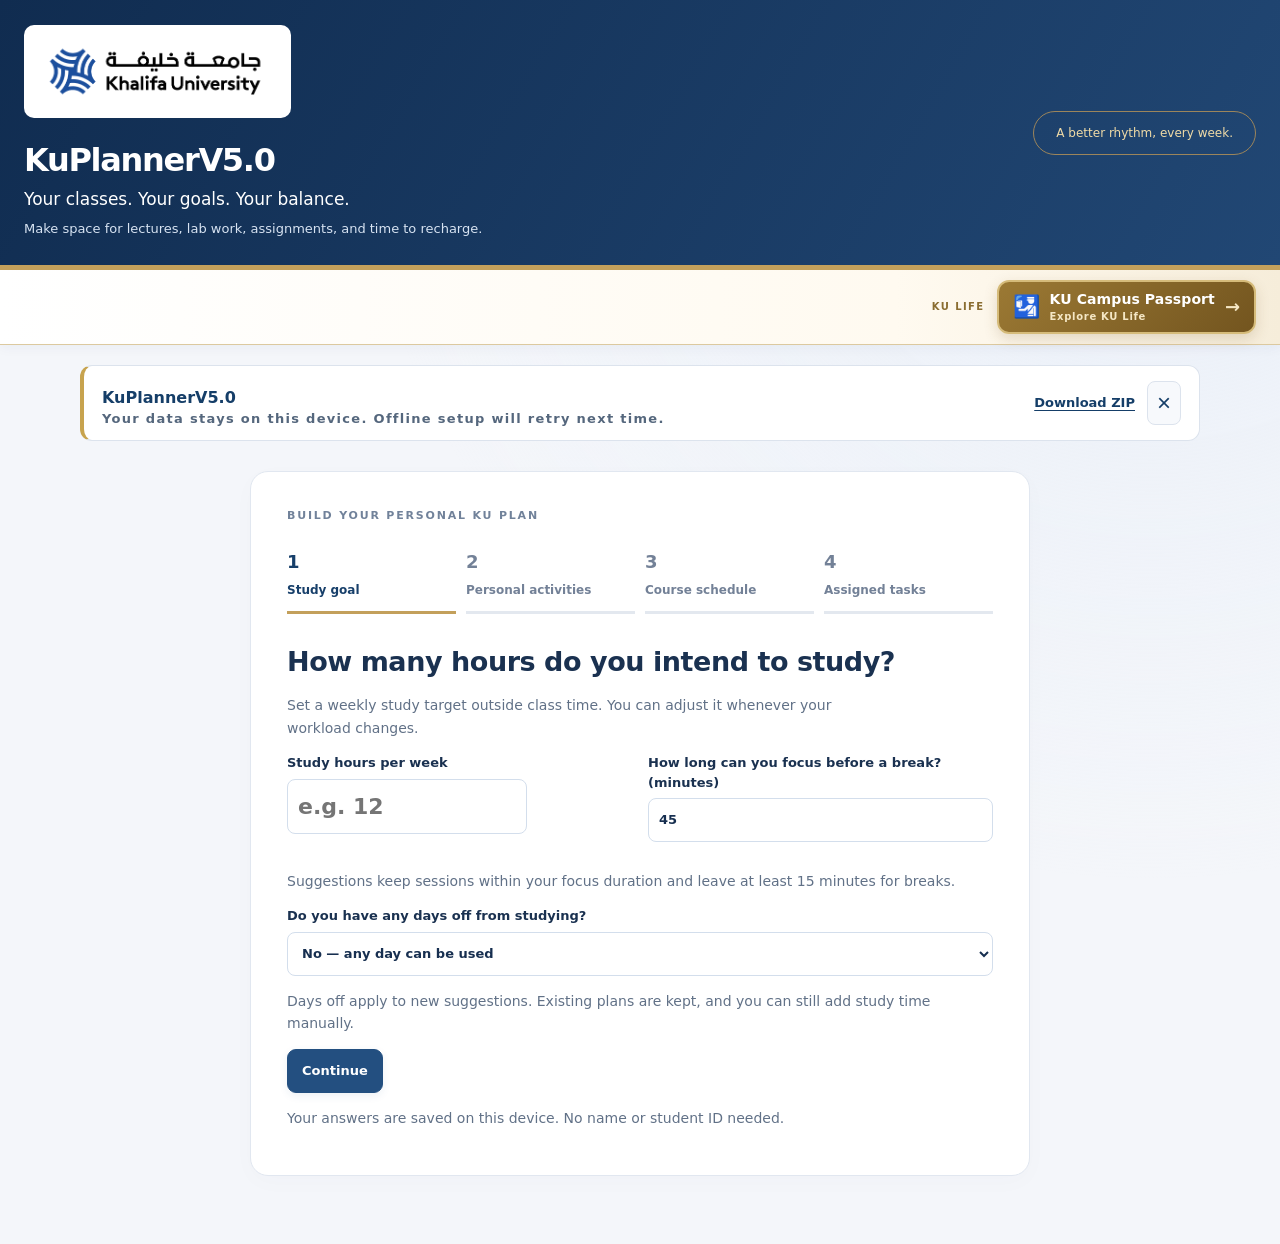
==== commit 321b48bc: "Publish KuPlannerV5.0 Publish the tested V5.0 website and downloadable ZIP. Remove installation prom" ====
--- a/index.html
+++ b/index.html
@@ -1,6 +1,6 @@
 <!doctype html>
-<html lang="en"><head><meta charset="utf-8"><meta name="viewport" content="width=device-width,initial-scale=1"><title>KU Planner V4.0</title><meta name="theme-color" content="#153e68"><link rel="manifest" href="manifest.webmanifest"><link rel="icon" href="KUPlanner.ico"><link rel="stylesheet" href="desktop-app.css"><script defer src="desktop-app.js"></script><link rel="stylesheet" href="style.css"></head>
-<body><div id="bannerSpace"><header id="siteBanner" class="site-banner"><div class="banner-content"><div class="university university-logo"><img src="khalifa-university-logo.png" alt="Khalifa University logo" width="486" height="144"></div><h1>KU Study Planner<span>Your classes. Your goals. Your balance.</span></h1><p>Make space for lectures, lab work, assignments, and time to recharge.</p></div><div class="badge">A better rhythm, every week.</div></header></div>
+<html lang="en"><head><meta charset="utf-8"><meta name="viewport" content="width=device-width,initial-scale=1"><title>KuPlannerV5.0</title><meta name="theme-color" content="#153e68"><link rel="manifest" href="manifest.webmanifest"><link rel="icon" href="KUPlanner.ico"><link rel="stylesheet" href="desktop-app-v5.css"><script defer src="desktop-app-v5.js"></script><link rel="stylesheet" href="style.css"></head>
+<body><div id="bannerSpace"><header id="siteBanner" class="site-banner"><div class="banner-content"><div class="university university-logo"><img src="khalifa-university-logo.png" alt="Khalifa University logo" width="486" height="144"></div><h1>KuPlannerV5.0<span>Your classes. Your goals. Your balance.</span></h1><p>Make space for lectures, lab work, assignments, and time to recharge.</p></div><div class="badge">A better rhythm, every week.</div></header></div>
 <nav class="special-top-nav" aria-label="Special features"><div class="special-top-nav-inner"><span class="special-top-nav-label">KU LIFE</span><a class="special-feature-link" href="KU Campus Passport.html"><span class="special-feature-icon" aria-hidden="true">🛂</span><span class="special-feature-copy"><strong>KU Campus Passport</strong><small>Explore KU Life</small></span><span class="special-feature-arrow" aria-hidden="true">→</span></a></div></nav>
 <main><section id="survey" class="panel survey"><span class="eyebrow">BUILD YOUR PERSONAL KU PLAN</span><ol class="steps" id="steps"><li>Study goal</li><li>Personal activities</li><li>Course schedule</li><li>Assigned tasks</li></ol><h2 id="surveyTitle"></h2><p id="surveyDescription"></p><div id="surveyContent"></div><p id="surveyError" role="alert"></p><div class="actions"><button id="surveyBack">Back</button><button id="surveyNext" class="primary">Continue</button></div><p class="muted">Your answers are saved on this device. No name or student ID needed.</p><p id="storageNotice" role="status"></p></section><div id="dashboard" hidden><section class="summary" aria-label="Overview"><div><small>THIS WEEK</small><strong id="weekCount">0 plans</strong></div><div><small>ASSIGNMENTS COMPLETED</small><strong id="progress">0 / 0</strong></div><div><small>WEEKLY STUDY GOAL</small><strong id="studyStatus"></strong><progress id="weeklyProgress" max="100" value="0" aria-label="Weekly study time planned"></progress></div></section>
 <section class="calendarBar"><div><span class="eyebrow">KU ACADEMIC CALENDAR · 2026–27</span><p id="calendarStatus"></p></div><details><summary>Calendar settings & dates</summary><label class="inline"><input type="checkbox" id="skipHolidays" checked> Keep university holidays free from suggested study</label><p>Weekly lectures and labs stop at their semester’s last class day and pause on university holidays. Study can continue during exams. Dates may change; Islamic holidays depend on moon sighting.</p><a href="academic-calendar-2026-2027.pdf" target="_blank" rel="noopener">View the university calendar PDF ↗</a></details></section><div class="toolbar"><div><h2>Your week at KU</h2><p id="weekLabel"></p></div><div class="actions"><button id="prev" aria-label="Previous week">←</button><button id="today">This week</button><button id="next" aria-label="Next week">→</button><button id="importPhoto">Import schedule photo</button><button class="primary" id="add">+ Add a plan</button></div></div>
@@ -10,8 +10,8 @@
 <footer><p>Your answers and plans stay in this browser on this device. No account or personal details required. An independent planner for university students.</p><div class="actions"><button id="export">Export my plan</button><button id="demo">Load KU demo week</button><button id="clear" class="danger">Clear local data</button></div></footer></div><p id="notice" role="status" aria-live="polite"></p></main>
 <dialog id="editor"><form id="planForm"><div class="dialogHead"><h2 id="formTitle">Add a plan</h2><button type="button" id="close" aria-label="Close">✕</button></div><label>Title<input id="title" maxlength="100" required placeholder="e.g. Physics lab report"></label><label id="typeLabel">Type<select id="type"><option value="lecture">Lecture</option><option value="lab">Lab</option><option value="assignment">Assignment / deadline</option><option value="study">Study session</option><option value="break">Personal / break</option></select></label><label id="dateLabel">Date<input id="date" type="date" required></label><label id="dayLabel" hidden>Day of the week<select id="day"><option value="0">Monday</option><option value="1">Tuesday</option><option value="2">Wednesday</option><option value="3">Thursday</option><option value="4">Friday</option><option value="5">Saturday</option><option value="6">Sunday</option></select></label><div class="formRow"><label id="startLabel">Start / deadline time<input id="start" type="time" required></label><label id="endLabel">End time (optional)<input id="end" type="time"></label></div><label id="effortLabel" hidden>How many hours do you need to prepare?<input id="effort" type="range" min="0.5" max="40" step="0.5" value="2"><output id="effortValue" for="effort">2 hours</output><small>Estimate total focused preparation time: 0.5–40 hours.</small></label><label id="taskLinkLabel" hidden>Prepare for<select id="taskLink"><option value="">General study</option></select></label><label class="inline" id="repeatLabel"><input id="repeat" type="checkbox"> Repeat every week</label><p id="formError" role="alert"></p><p id="conflictWarning" role="status"></p><p id="repeatInfo" class="muted"></p><div class="actions"><button type="button" id="delete" class="danger" hidden>Delete</button><button type="submit" class="primary">Save plan</button></div></form></dialog>
 <dialog id="scheduleDialog"><div class="dialogHead"><h2>Choose your study rhythm</h2><button id="closeSchedules" aria-label="Close suggestions">✕</button></div><p id="scheduleDescription"></p><div id="scheduleOptions"></div><p class="muted">Suggestions use your weekly goal and preparation estimates, keep time free around existing plans, and place task preparation before its deadline. Review before adding. You can edit every session afterward.</p></dialog>
-<dialog id="photoDialog"><div class="dialogHead"><h2>Import your course schedule</h2><button id="closePhoto" aria-label="Close photo import">✕</button></div><p>Upload a KU timetable screenshot from your phone or computer. The reader finds its columns, course blocks and time scale. Review the results before adding them.</p><p class="muted">Your image is processed in this browser and is not saved. Internet is needed to load the text reader. Crop out your name or student ID if shown.</p><label>Schedule image<input id="photoFile" type="file" accept="image/png,image/jpeg,image/webp,image/bmp"></label><img id="photoPreview" alt="Your uploaded schedule" hidden><div class="formRow"><label>First week of this schedule<input id="photoWeek" type="date" required></label><label>Read as<select id="photoLayout"><option value="auto">Automatic (table or list)</option><option value="list">List with days and times</option><option value="grid">Weekly table (including left time axis)</option></select></label></div><div class="actions"><button id="readPhoto" class="primary">Read my schedule</button><button id="cancelPhoto" hidden>Cancel reading</button></div><label>Image orientation<select id="photoRotation"><option value="0">Upright · no rotation</option><option value="90">Rotate 90° clockwise</option><option value="180">Rotate 180°</option><option value="270">Rotate 90° counterclockwise</option></select></label><progress id="photoProgress" max="1" value="0" hidden></progress><p id="photoStatus" role="status"></p><section id="photoReview" hidden><h3>Review detected entries</h3><p class="muted">Check every weekday, name, time and lecture/lab category. The original block appears beside each detected entry. Names cut off in a narrow phone view cannot be fully recovered—use a wider screenshot or complete them here. Times are estimated to the nearest 5 minutes. Uncheck anything that is not a course.</p><div id="photoRows"></div><div class="actions"><button id="addPhotoRow">+ Add a missing course</button><button id="acceptPhoto" class="primary">Add selected courses</button></div></section><details id="photoTextDetails"><summary>Check or correct the recognized text</summary><p>For list format, use one course per line, such as: Monday Calculus 09:00–10:30.</p><label>Recognized text<textarea id="photoText" rows="7" placeholder="Monday Calculus 09:00–10:30&#10;Wednesday Physics Lab 13:00–15:00"></textarea></label><button id="parsePhotoText">Find courses from this text</button></details></dialog>
-<script src="banner.js"></script><script src="academic-calendar.js"></script><script src="planning.js"></script><script src="schedule-parser.js"></script><script src="schedule-grid.js"></script><script src="app.js"></script><script src="photo-import.js"></script><script src="feedback.js"></script></body></html>
+<dialog id="photoDialog"><div class="dialogHead"><h2>Import your course schedule</h2><button id="closePhoto" aria-label="Close photo import">✕</button></div><p>Upload a KU timetable screenshot from your phone or computer. The reader finds its columns, course blocks and time scale. Review the results before adding them.</p><p class="muted">Your image is read on this device and is not uploaded. Include weekday headings and the left time axis when possible. If headings are cropped, choose the first weekday column.</p><label>Schedule image<input id="photoFile" type="file" accept="image/png,image/jpeg,image/webp,image/bmp"></label><img id="photoPreview" alt="Your uploaded schedule" hidden><div class="formRow"><label>First week of this schedule<input id="photoWeek" type="date" required></label><label>Read as<select id="photoLayout"><option value="auto">Automatic (table or list)</option><option value="list">List with days and times</option><option value="grid">Weekly table (including left time axis)</option></select></label></div><div class="actions"><button id="readPhoto" class="primary">Read my schedule</button><button id="cancelPhoto" hidden>Cancel reading</button></div><label>Image orientation<select id="photoRotation"><option value="0">Upright · no rotation</option><option value="90">Rotate 90° clockwise</option><option value="180">Rotate 180°</option><option value="270">Rotate 90° counterclockwise</option></select></label><progress id="photoProgress" max="1" value="0" hidden></progress><p id="photoStatus" role="status"></p><section id="photoReview" hidden><h3>Review detected entries</h3><p class="muted">Check every weekday, name, time and lecture/lab category. The original block appears beside each detected entry. Names cut off in a narrow phone view cannot be fully recovered—use a wider screenshot or complete them here. Times are estimated to the nearest 5 minutes. Uncheck anything that is not a course.</p><div id="photoRows"></div><div class="actions"><button id="addPhotoRow">+ Add a missing course</button><button id="acceptPhoto" class="primary">Add selected courses</button></div></section><details id="photoTextDetails"><summary>Check or correct the recognized text</summary><p>For list format, use one course per line, such as: Monday Calculus 09:00–10:30.</p><label>Recognized text<textarea id="photoText" rows="7" placeholder="Monday Calculus 09:00–10:30&#10;Wednesday Physics Lab 13:00–15:00"></textarea></label><button id="parsePhotoText">Find courses from this text</button></details></dialog>
+<script src="banner.js"></script><script src="academic-calendar.js"></script><script src="planning.js"></script><script src="schedule-parser-v5.js"></script><script src="schedule-grid-v5.js"></script><script src="app.js"></script><script src="photo-import-v5.js"></script><script src="feedback.js"></script></body></html>
 
 
 
--- a/desktop-app-v5.css
+++ b/desktop-app-v5.css
@@ -0,0 +1,4 @@
+.desktop-app-bar{box-sizing:border-box;max-width:1120px;margin:20px auto 0;padding:14px 18px;display:flex;align-items:center;justify-content:space-between;gap:16px;border:1px solid #dce3ed;border-left:4px solid #c7a34e;border-radius:12px;background:#fff;color:#153e68}
+.desktop-app-copy{display:grid;gap:4px}.desktop-app-copy strong{font-size:16px}.desktop-app-copy small{font-size:13px;color:#55677d}.desktop-app-actions{display:flex;align-items:center;gap:12px;flex-shrink:0}.desktop-app-download{color:#153e68;font-size:13px;font-weight:700;text-decoration:underline;text-underline-offset:3px}.desktop-app-dismiss{display:grid;place-items:center;width:34px;height:34px;padding:0!important;border:1px solid #dce3ed!important;border-radius:8px;background:#f7f9fc!important;color:#153e68!important;font:24px/1 Arial,sans-serif!important;cursor:pointer}.desktop-app-dismiss:hover{background:#eaf0f8!important}.desktop-app-dismiss:focus-visible{outline:3px solid #c7a34e;outline-offset:2px}
+@media(max-width:760px){.desktop-app-bar{margin:16px 12px 0;gap:10px;padding:12px}.desktop-app-download{font-size:12px}.desktop-app-copy strong{font-size:14px}.desktop-app-copy small{font-size:12px}}
+@media print{.desktop-app-bar{display:none!important}}
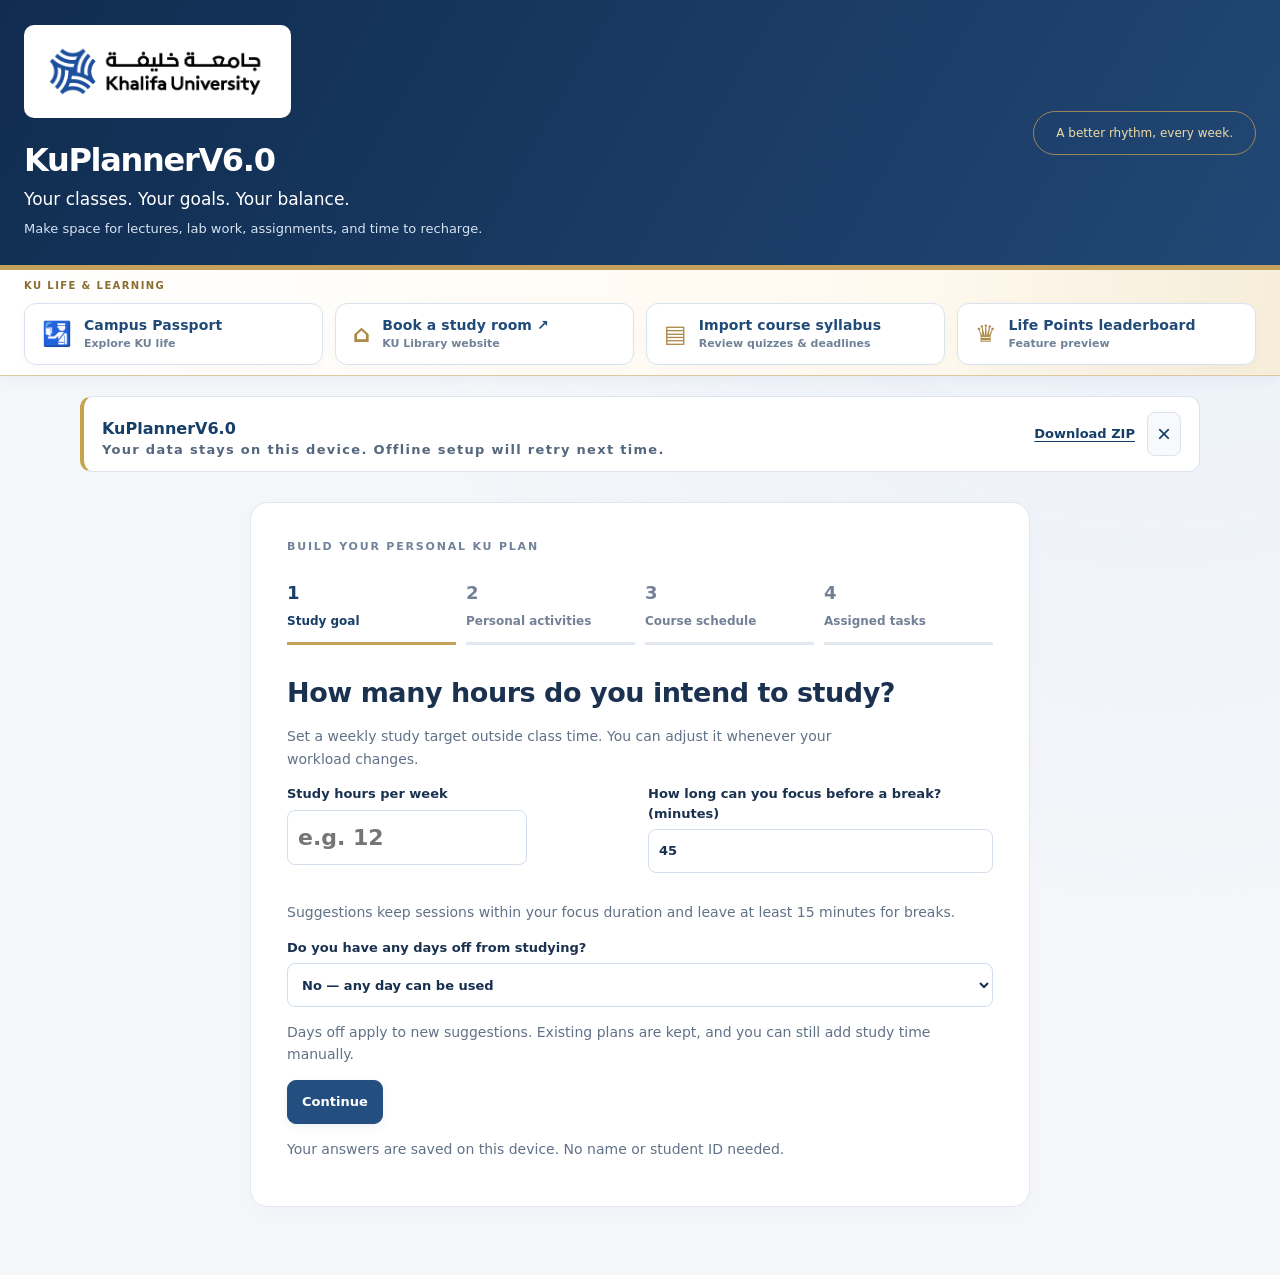
==== commit 38910831: "Publish KuPlannerV6.0 Add the KU Library study-room booking link, a clearly labeled sample Life Poin" ====
--- a/index.html
+++ b/index.html
@@ -1,7 +1,7 @@
 <!doctype html>
-<html lang="en"><head><meta charset="utf-8"><meta name="viewport" content="width=device-width,initial-scale=1"><title>KuPlannerV5.0</title><meta name="theme-color" content="#153e68"><link rel="manifest" href="manifest.webmanifest"><link rel="icon" href="KUPlanner.ico"><link rel="stylesheet" href="desktop-app-v5.css"><script defer src="desktop-app-v5.js"></script><link rel="stylesheet" href="style.css"></head>
-<body><div id="bannerSpace"><header id="siteBanner" class="site-banner"><div class="banner-content"><div class="university university-logo"><img src="khalifa-university-logo.png" alt="Khalifa University logo" width="486" height="144"></div><h1>KuPlannerV5.0<span>Your classes. Your goals. Your balance.</span></h1><p>Make space for lectures, lab work, assignments, and time to recharge.</p></div><div class="badge">A better rhythm, every week.</div></header></div>
-<nav class="special-top-nav" aria-label="Special features"><div class="special-top-nav-inner"><span class="special-top-nav-label">KU LIFE</span><a class="special-feature-link" href="KU Campus Passport.html"><span class="special-feature-icon" aria-hidden="true">🛂</span><span class="special-feature-copy"><strong>KU Campus Passport</strong><small>Explore KU Life</small></span><span class="special-feature-arrow" aria-hidden="true">→</span></a></div></nav>
+<html lang="en"><head><meta charset="utf-8"><meta name="viewport" content="width=device-width,initial-scale=1"><title>KuPlannerV6.0</title><meta name="theme-color" content="#153e68"><link rel="manifest" href="manifest.webmanifest"><link rel="icon" href="KUPlanner.ico"><link rel="stylesheet" href="desktop-app-v6.css"><script defer src="desktop-app-v6.js"></script><link rel="stylesheet" href="style.css"><link rel="stylesheet" href="features-v6.css"></head>
+<body><div id="bannerSpace"><header id="siteBanner" class="site-banner"><div class="banner-content"><div class="university university-logo"><img src="khalifa-university-logo.png" alt="Khalifa University logo" width="486" height="144"></div><h1>KuPlannerV6.0<span>Your classes. Your goals. Your balance.</span></h1><p>Make space for lectures, lab work, assignments, and time to recharge.</p></div><div class="badge">A better rhythm, every week.</div></header></div>
+<nav class="special-top-nav" aria-label="Special features"><div class="special-top-nav-inner v6-feature-nav"><span class="special-top-nav-label">KU LIFE &amp; LEARNING</span><a class="special-feature-link" href="KU Campus Passport.html"><span aria-hidden="true">🛂</span><span class="special-feature-copy"><strong>Campus Passport</strong><small>Explore KU life</small></span></a><a class="special-feature-link" href="https://library.ku.ac.ae/rooms/" target="_blank" rel="noopener noreferrer"><span aria-hidden="true">⌂</span><span class="special-feature-copy"><strong>Book a study room ↗</strong><small>KU Library website</small></span></a><button class="special-feature-link" type="button" id="openSyllabus"><span aria-hidden="true">▤</span><span class="special-feature-copy"><strong>Import course syllabus</strong><small>Review quizzes &amp; deadlines</small></span></button><a class="special-feature-link" href="leaderboard.html"><span aria-hidden="true">♛</span><span class="special-feature-copy"><strong>Life Points leaderboard</strong><small>Feature preview</small></span></a></div></nav>
 <main><section id="survey" class="panel survey"><span class="eyebrow">BUILD YOUR PERSONAL KU PLAN</span><ol class="steps" id="steps"><li>Study goal</li><li>Personal activities</li><li>Course schedule</li><li>Assigned tasks</li></ol><h2 id="surveyTitle"></h2><p id="surveyDescription"></p><div id="surveyContent"></div><p id="surveyError" role="alert"></p><div class="actions"><button id="surveyBack">Back</button><button id="surveyNext" class="primary">Continue</button></div><p class="muted">Your answers are saved on this device. No name or student ID needed.</p><p id="storageNotice" role="status"></p></section><div id="dashboard" hidden><section class="summary" aria-label="Overview"><div><small>THIS WEEK</small><strong id="weekCount">0 plans</strong></div><div><small>ASSIGNMENTS COMPLETED</small><strong id="progress">0 / 0</strong></div><div><small>WEEKLY STUDY GOAL</small><strong id="studyStatus"></strong><progress id="weeklyProgress" max="100" value="0" aria-label="Weekly study time planned"></progress></div></section>
 <section class="calendarBar"><div><span class="eyebrow">KU ACADEMIC CALENDAR · 2026–27</span><p id="calendarStatus"></p></div><details><summary>Calendar settings & dates</summary><label class="inline"><input type="checkbox" id="skipHolidays" checked> Keep university holidays free from suggested study</label><p>Weekly lectures and labs stop at their semester’s last class day and pause on university holidays. Study can continue during exams. Dates may change; Islamic holidays depend on moon sighting.</p><a href="academic-calendar-2026-2027.pdf" target="_blank" rel="noopener">View the university calendar PDF ↗</a></details></section><div class="toolbar"><div><h2>Your week at KU</h2><p id="weekLabel"></p></div><div class="actions"><button id="prev" aria-label="Previous week">←</button><button id="today">This week</button><button id="next" aria-label="Next week">→</button><button id="importPhoto">Import schedule photo</button><button class="primary" id="add">+ Add a plan</button></div></div>
 <p class="legend"><span class="lecture-key">● Lectures</span><span class="lab-key">● Labs</span><span class="task-key">● Tasks</span><span class="study-key">● Study time</span><span class="personal-key">● Personal / break</span></p><p class="mobileHint">Swipe to move between days →</p><section id="planner" class="week" aria-label="Weekly planner"></section>
@@ -11,7 +11,8 @@
 <dialog id="editor"><form id="planForm"><div class="dialogHead"><h2 id="formTitle">Add a plan</h2><button type="button" id="close" aria-label="Close">✕</button></div><label>Title<input id="title" maxlength="100" required placeholder="e.g. Physics lab report"></label><label id="typeLabel">Type<select id="type"><option value="lecture">Lecture</option><option value="lab">Lab</option><option value="assignment">Assignment / deadline</option><option value="study">Study session</option><option value="break">Personal / break</option></select></label><label id="dateLabel">Date<input id="date" type="date" required></label><label id="dayLabel" hidden>Day of the week<select id="day"><option value="0">Monday</option><option value="1">Tuesday</option><option value="2">Wednesday</option><option value="3">Thursday</option><option value="4">Friday</option><option value="5">Saturday</option><option value="6">Sunday</option></select></label><div class="formRow"><label id="startLabel">Start / deadline time<input id="start" type="time" required></label><label id="endLabel">End time (optional)<input id="end" type="time"></label></div><label id="effortLabel" hidden>How many hours do you need to prepare?<input id="effort" type="range" min="0.5" max="40" step="0.5" value="2"><output id="effortValue" for="effort">2 hours</output><small>Estimate total focused preparation time: 0.5–40 hours.</small></label><label id="taskLinkLabel" hidden>Prepare for<select id="taskLink"><option value="">General study</option></select></label><label class="inline" id="repeatLabel"><input id="repeat" type="checkbox"> Repeat every week</label><p id="formError" role="alert"></p><p id="conflictWarning" role="status"></p><p id="repeatInfo" class="muted"></p><div class="actions"><button type="button" id="delete" class="danger" hidden>Delete</button><button type="submit" class="primary">Save plan</button></div></form></dialog>
 <dialog id="scheduleDialog"><div class="dialogHead"><h2>Choose your study rhythm</h2><button id="closeSchedules" aria-label="Close suggestions">✕</button></div><p id="scheduleDescription"></p><div id="scheduleOptions"></div><p class="muted">Suggestions use your weekly goal and preparation estimates, keep time free around existing plans, and place task preparation before its deadline. Review before adding. You can edit every session afterward.</p></dialog>
 <dialog id="photoDialog"><div class="dialogHead"><h2>Import your course schedule</h2><button id="closePhoto" aria-label="Close photo import">✕</button></div><p>Upload a KU timetable screenshot from your phone or computer. The reader finds its columns, course blocks and time scale. Review the results before adding them.</p><p class="muted">Your image is read on this device and is not uploaded. Include weekday headings and the left time axis when possible. If headings are cropped, choose the first weekday column.</p><label>Schedule image<input id="photoFile" type="file" accept="image/png,image/jpeg,image/webp,image/bmp"></label><img id="photoPreview" alt="Your uploaded schedule" hidden><div class="formRow"><label>First week of this schedule<input id="photoWeek" type="date" required></label><label>Read as<select id="photoLayout"><option value="auto">Automatic (table or list)</option><option value="list">List with days and times</option><option value="grid">Weekly table (including left time axis)</option></select></label></div><div class="actions"><button id="readPhoto" class="primary">Read my schedule</button><button id="cancelPhoto" hidden>Cancel reading</button></div><label>Image orientation<select id="photoRotation"><option value="0">Upright · no rotation</option><option value="90">Rotate 90° clockwise</option><option value="180">Rotate 180°</option><option value="270">Rotate 90° counterclockwise</option></select></label><progress id="photoProgress" max="1" value="0" hidden></progress><p id="photoStatus" role="status"></p><section id="photoReview" hidden><h3>Review detected entries</h3><p class="muted">Check every weekday, name, time and lecture/lab category. The original block appears beside each detected entry. Names cut off in a narrow phone view cannot be fully recovered—use a wider screenshot or complete them here. Times are estimated to the nearest 5 minutes. Uncheck anything that is not a course.</p><div id="photoRows"></div><div class="actions"><button id="addPhotoRow">+ Add a missing course</button><button id="acceptPhoto" class="primary">Add selected courses</button></div></section><details id="photoTextDetails"><summary>Check or correct the recognized text</summary><p>For list format, use one course per line, such as: Monday Calculus 09:00–10:30.</p><label>Recognized text<textarea id="photoText" rows="7" placeholder="Monday Calculus 09:00–10:30&#10;Wednesday Physics Lab 13:00–15:00"></textarea></label><button id="parsePhotoText">Find courses from this text</button></details></dialog>
-<script src="banner.js"></script><script src="academic-calendar.js"></script><script src="planning.js"></script><script src="schedule-parser-v5.js"></script><script src="schedule-grid-v5.js"></script><script src="app.js"></script><script src="photo-import-v5.js"></script><script src="feedback.js"></script></body></html>
+<dialog id="syllabusDialog" aria-labelledby="syllabusHeading"><div class="dialogHead"><div><span class="eyebrow">FROM SYLLABUS TO SCHEDULE</span><h2 id="syllabusHeading">Your course, a little clearer.</h2></div><button type="button" id="closeSyllabus" aria-label="Close syllabus import">×</button></div><p>Find possible quizzes, assignments, exams and project milestones. Review each suggestion, then choose its date and time.</p><p class="syllabus-privacy">Read on this device · Your syllabus is never uploaded.</p><div class="formRow"><label>Course name or code<input id="syllabusCourse" maxlength="60" placeholder="e.g. MATH 111 · Calculus I"><small>We’ll suggest a course code if we find one. Check it before adding.</small></label><label>Course syllabus<input id="syllabusFile" type="file" accept=".pdf,.docx,.txt,application/pdf,application/vnd.openxmlformats-officedocument.wordprocessingml.document,text/plain"><small>PDF with selectable text, DOCX or TXT · up to 20 MB</small></label></div><button class="primary" type="button" id="readSyllabus">Find assessments</button><progress id="syllabusProgress" aria-label="Reading syllabus" hidden></progress><p id="syllabusStatus" role="status" aria-live="polite">Choose a syllabus to begin. Nothing is added automatically.</p><details class="syllabus-paste"><summary>Paste syllabus text or correct the extracted text</summary><label>Assessment section<textarea id="syllabusText" rows="7" placeholder="Assessment Methodology&#10;Quiz 1 — Week 3&#10;Assignment 1 — Week 5&#10;Final Examination — TBD"></textarea></label><button type="button" id="parseSyllabus">Find assessments from text</button></details><section id="syllabusReview" hidden><div class="syllabus-section-head"><h3>Would you like to add these?</h3><span id="syllabusReviewCount"></span></div><p class="muted">Suggestions can miss items or repeat a category. Check your instructor’s latest dates. A week number is not an exact date; recurring categories are one suggestion, not a complete list of every occurrence.</p><div id="syllabusItems"></div></section><form id="syllabusSchedule" class="syllabus-schedule" hidden><span class="eyebrow">YOU’RE IN CONTROL</span><h3>Choose when to add it</h3><p id="syllabusHint"></p><label>Assessment title<input id="syllabusEventTitle" maxlength="180" required></label><div class="formRow"><label>Date<input id="syllabusDate" type="date" required></label><label>Start / due time<input id="syllabusTime" type="time" required></label></div><div class="formRow"><label>End time <small>Optional · leave blank for a deadline</small><input id="syllabusEnd" type="time"></label><label>Preparation hours<input id="syllabusEffort" type="number" min="0.5" max="40" step="0.5" value="2" required></label></div><p id="syllabusConfirmError" role="alert"></p><div class="actions"><button type="submit" class="primary">Add to my schedule</button><button type="button" id="cancelSyllabusDate">Cancel</button></div></form></dialog>
+<script src="banner.js"></script><script src="academic-calendar.js"></script><script src="planning.js"></script><script src="schedule-parser-v5.js"></script><script src="schedule-grid-v5.js"></script><script src="app.js"></script><script src="photo-import-v5.js"></script><script src="feedback.js"></script><script src="syllabus-parser-v6.js"></script><script src="syllabus-v6.js"></script></body></html>
 
 
 
--- a/desktop-app-v6.css
+++ b/desktop-app-v6.css
@@ -0,0 +1,4 @@
+.desktop-app-bar{box-sizing:border-box;max-width:1120px;margin:20px auto 0;padding:14px 18px;display:flex;align-items:center;justify-content:space-between;gap:16px;border:1px solid #dce3ed;border-left:4px solid #c7a34e;border-radius:12px;background:#fff;color:#153e68}
+.desktop-app-copy{display:grid;gap:4px}.desktop-app-copy strong{font-size:16px}.desktop-app-copy small{font-size:13px;color:#55677d}.desktop-app-actions{display:flex;align-items:center;gap:12px;flex-shrink:0}.desktop-app-download{color:#153e68;font-size:13px;font-weight:700;text-decoration:underline;text-underline-offset:3px}.desktop-app-dismiss{display:grid;place-items:center;width:34px;height:34px;padding:0!important;border:1px solid #dce3ed!important;border-radius:8px;background:#f7f9fc!important;color:#153e68!important;font:24px/1 Arial,sans-serif!important;cursor:pointer}.desktop-app-dismiss:hover{background:#eaf0f8!important}.desktop-app-dismiss:focus-visible{outline:3px solid #c7a34e;outline-offset:2px}
+@media(max-width:760px){.desktop-app-bar{margin:16px 12px 0;gap:10px;padding:12px}.desktop-app-download{font-size:12px}.desktop-app-copy strong{font-size:14px}.desktop-app-copy small{font-size:12px}}
+@media print{.desktop-app-bar{display:none!important}}
--- a/features-v6.css
+++ b/features-v6.css
@@ -0,0 +1,3 @@
+.v6-feature-nav{display:flex;flex-wrap:wrap;gap:12px!important;align-items:center}.v6-feature-nav .special-top-nav-label{width:100%;margin:0}.v6-feature-nav .special-feature-link{flex:1 1 225px;min-width:0;justify-content:flex-start;background:#fff;font-family:inherit;text-align:left;gap:12px;color:#204a77;padding:14px 17px;border:1px solid #d9e3ef;border-radius:12px;text-decoration:none;box-shadow:0 4px 14px #14365b06}.v6-feature-nav .special-feature-link:hover{background:#f6f9fd;border-color:#aebfd3}.v6-feature-nav .special-feature-link>span:first-child{font-size:24px;color:#ab8a48}.v6-feature-nav strong{font-size:14px}.v6-feature-nav small{font-size:11px;color:#6f8297;display:block;margin-top:4px}.v6-feature-nav .special-feature-copy{display:block}#syllabusDialog{width:min(840px,calc(100vw - 32px));box-sizing:border-box}#syllabusDialog h2{margin-bottom:0}#syllabusDialog p{line-height:1.65}#syllabusDialog .formRow{align-items:start}#syllabusDialog small{display:block;font-weight:400;color:#718095;margin-top:5px;font-size:12px}#syllabusDialog progress{display:block;width:100%;margin-top:18px}#syllabusDialog progress[hidden]{display:none}#syllabusDialog [hidden]{display:none!important}.syllabus-privacy{font-size:12px;color:#446b60;background:#eef7f3;border-radius:8px;padding:10px 13px}.syllabus-paste{margin:16px 0;padding:15px;border:1px solid #dce5ef;border-radius:9px}.syllabus-paste summary,.syllabus-item summary{cursor:pointer;color:#456588;font-size:13px}.syllabus-section-head{display:flex;gap:15px;align-items:center;justify-content:space-between;margin:24px 0 12px}.syllabus-section-head h3{margin:0}.syllabus-section-head>span{font-size:12px;color:#687b90;white-space:nowrap}#syllabusItems{display:grid;grid-template-columns:1fr 1fr;gap:14px}.syllabus-item{padding:18px;border:1px solid #dce5ef;border-radius:12px;background:#fbfcfe;min-width:0}.syllabus-item h4{font-size:16px;margin:12px 0 7px;overflow-wrap:anywhere}.syllabus-item p{font-size:13px;margin:8px 0}.syllabus-item-top{display:flex;justify-content:space-between;gap:10px;font-size:11px}.syllabus-type{color:#305985;font-weight:650;background:#e9eff7;padding:4px 8px;border-radius:5px}.syllabus-item-top>.muted{align-self:center}.syllabus-timing{color:#667b91}.syllabus-source{white-space:pre-wrap;overflow-wrap:anywhere;padding:8px;background:#fff;border-radius:5px;color:#566b81}.syllabus-item .actions{gap:8px;margin:13px 0 0}.syllabus-item button{font-size:12px;padding:9px 11px}.syllabus-decision{color:#426b58;font-weight:650}.syllabus-schedule{margin-top:22px;padding:23px;background:#fffdf8;border:1px solid #d6c28f;border-radius:12px;scroll-margin-top:20px}.syllabus-schedule h3{margin:8px 0}.syllabus-schedule #syllabusConfirmError{color:#a04040}.syllabus-schedule input{background:#fff}#syllabusStatus:not(:empty){padding:13px 15px;border-radius:8px;background:#eef3fa;color:#355879;font-size:13px}.v6-page-header{display:flex;max-width:1160px;margin:auto;padding:24px;justify-content:space-between;align-items:center;gap:18px}.v6-page-header a{display:flex;align-items:center;gap:12px;text-decoration:none;color:#234f80;font-size:14px}.v6-page-header img{border-radius:9px}.leaderboard-page main{max-width:1000px;padding-top:20px}.leaderboard-hero{padding:10px 8px 36px;text-align:center}.preview-tag{display:inline-block;font-size:10px;letter-spacing:1px;font-weight:700;background:#f4ecd9;color:#80652f;padding:8px 12px;border-radius:5px}.leaderboard-hero .eyebrow{margin-top:28px}.leaderboard-hero h1{font-size:clamp(34px,5vw,54px);line-height:1.12;letter-spacing:-1.7px;font-weight:700;color:#173e66;margin:16px 0}.leaderboard-hero>p:last-child{color:#647d96;line-height:1.8;font-size:15px}.leaderboard-card{padding:30px;background:#fff;border:1px solid #dde5ef;box-shadow:0 10px 40px #1c3e6708;border-radius:18px}.leaderboard-card .syllabus-section-head{margin:0 0 10px}.leaderboard-card h2{margin:8px 0}.leaderboard-card>.muted{font-size:12px;line-height:1.7;max-width:700px}.leaderboard-scroll{overflow:auto}.leaderboard-card table{width:100%;border-collapse:collapse;margin-top:25px;text-align:left;white-space:nowrap}.leaderboard-card thead{font-size:11px;text-transform:uppercase;letter-spacing:.7px;color:#72869d}.leaderboard-card th,.leaderboard-card td{padding:17px 12px;border-bottom:1px solid #edf1f6}.leaderboard-card tbody th{font-size:14px;font-weight:650}.leaderboard-card tbody small{display:block;font-size:11px;font-weight:400;color:#8794a5;margin-top:5px}.leaderboard-card td{font-size:14px}.leaderboard-card .points{color:#1d507f;font-weight:700}.rank{display:inline-grid;place-items:center;width:30px;height:30px;background:#edf2f8;border-radius:8px;font-weight:700;color:#58738f}.rank-gold{background:#f4e8c7;color:#997423}.leaderboard-next{display:flex;align-items:center;justify-content:space-between;gap:20px;margin-top:24px;padding:20px;background:#f5f8fc;border-radius:12px}.leaderboard-next h3{font-size:15px;margin:0}.leaderboard-next p{font-size:12px;color:#688099;line-height:1.7;margin-bottom:0}.v6-primary-link{display:inline-block;background:#234f80;color:white!important;text-decoration:none;padding:13px 18px;border-radius:8px;font-size:13px;white-space:nowrap}.v6-back{display:flex;gap:20px;justify-content:space-between;padding:15px 6px;font-size:13px}.v6-back a{color:#4c6c8e;text-decoration:none}.v6-footer{padding:12px 24px 25px;text-align:center;color:#8191a2;font-size:11px}.passport-v6-links{display:flex;flex-wrap:wrap;justify-content:center;gap:20px;background:#fff;padding:15px 20px;font-size:12px;border-bottom:1px solid #e2e8f1}.passport-v6-links a{color:#234f80;text-decoration:none}.sr-only{position:absolute;width:1px;height:1px;overflow:hidden;clip:rect(0,0,0,0);white-space:nowrap}@media(max-width:650px){.v6-feature-nav .special-feature-link{flex-basis:calc(50% - 12px);padding:12px;gap:8px}.v6-feature-nav strong{font-size:12px}.v6-feature-nav small{font-size:10px}.v6-feature-nav .special-feature-link>span:first-child{font-size:19px}#syllabusDialog{padding:20px}#syllabusItems{grid-template-columns:1fr}.syllabus-schedule{padding:17px}.syllabus-section-head{align-items:start}.v6-page-header{padding:20px 16px}.v6-page-header a{font-size:12px;gap:8px}.leaderboard-card{padding:20px 14px}.leaderboard-card th,.leaderboard-card td{padding:15px 10px}.leaderboard-next{flex-direction:column;align-items:start}.v6-back{flex-wrap:wrap}.leaderboard-hero{padding-bottom:24px}}
+.v6-feature-nav .special-feature-link{display:flex;width:auto;padding:14px 17px!important;background:#fff!important;color:#204a77!important;border:1px solid #d9e3ef!important;box-shadow:0 4px 14px #14365b06}.v6-feature-nav .special-feature-copy strong{color:#204a77}.v6-feature-nav .special-feature-copy small{color:#6f8297;letter-spacing:0}.v6-feature-nav .special-feature-link:hover{background:#f6f9fd!important}.v6-feature-nav .special-feature-link>span:first-child{line-height:1}.syllabus-item-top .muted{font-size:11px}#syllabusDialog{color:#1a3150}#syllabusDialog small{letter-spacing:0;text-transform:none}@media(max-width:650px){.v6-feature-nav .special-feature-link{padding:12px!important}.v6-feature-nav .special-feature-copy strong{font-size:12px}}
+#syllabusDialog{max-width:840px}.leaderboard-page .v6-page-header{background:#fff;border-bottom:2px solid #c1a564;border-radius:0;box-sizing:border-box}.leaderboard-page .v6-page-header a{color:#234f80}.leaderboard-page .v6-page-header strong{color:inherit}@media(max-width:650px){#syllabusDialog{max-width:calc(100vw - 32px)}}
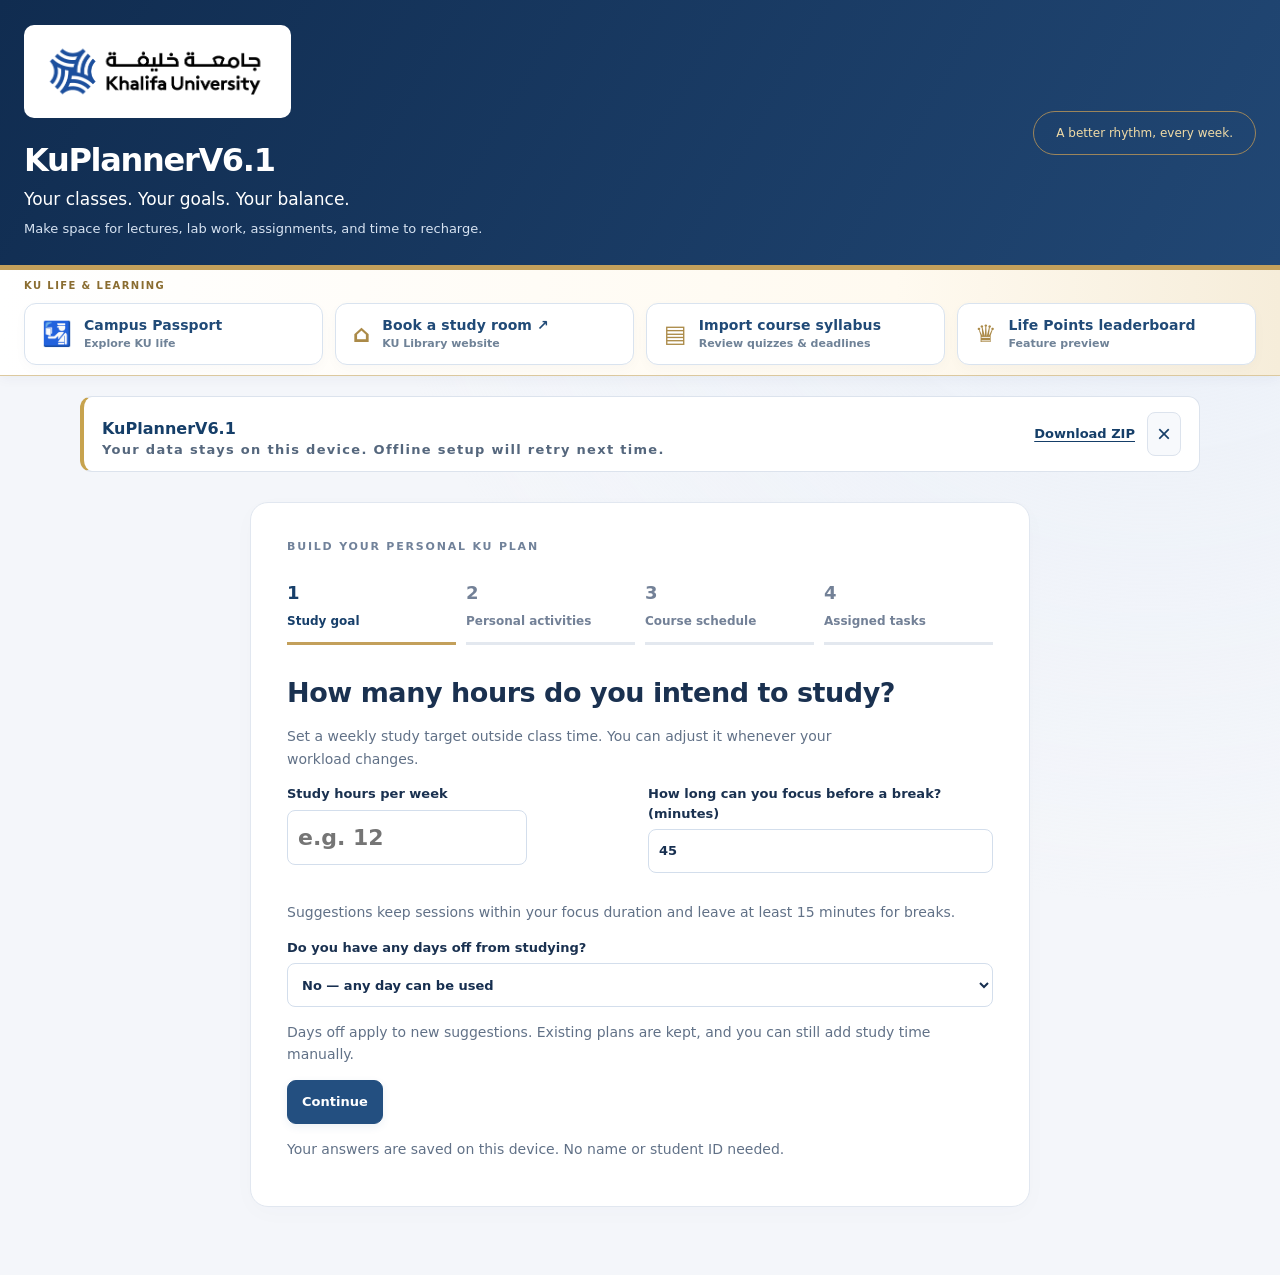
==== commit 91d21b68: "Publish KuPlannerV6.1: priorities, review later and study reminders Rank unfinished assignments due " ====
--- a/index.html
+++ b/index.html
@@ -1,18 +1,18 @@
 <!doctype html>
-<html lang="en"><head><meta charset="utf-8"><meta name="viewport" content="width=device-width,initial-scale=1"><title>KuPlannerV6.0</title><meta name="theme-color" content="#153e68"><link rel="manifest" href="manifest.webmanifest"><link rel="icon" href="KUPlanner.ico"><link rel="stylesheet" href="desktop-app-v6.css"><script defer src="desktop-app-v6.js"></script><link rel="stylesheet" href="style.css"><link rel="stylesheet" href="features-v6.css"></head>
-<body><div id="bannerSpace"><header id="siteBanner" class="site-banner"><div class="banner-content"><div class="university university-logo"><img src="khalifa-university-logo.png" alt="Khalifa University logo" width="486" height="144"></div><h1>KuPlannerV6.0<span>Your classes. Your goals. Your balance.</span></h1><p>Make space for lectures, lab work, assignments, and time to recharge.</p></div><div class="badge">A better rhythm, every week.</div></header></div>
+<html lang="en"><head><meta charset="utf-8"><meta name="viewport" content="width=device-width,initial-scale=1"><title>KuPlannerV6.1</title><meta name="theme-color" content="#153e68"><link rel="manifest" href="manifest.webmanifest"><link rel="icon" href="KUPlanner.ico"><link rel="stylesheet" href="desktop-app-v61.css"><script defer src="desktop-app-v61.js"></script><link rel="stylesheet" href="style.css"><link rel="stylesheet" href="features-v6.css"><link rel="stylesheet" href="week-features-v61.css"></head>
+<body><div id="bannerSpace"><header id="siteBanner" class="site-banner"><div class="banner-content"><div class="university university-logo"><img src="khalifa-university-logo.png" alt="Khalifa University logo" width="486" height="144"></div><h1>KuPlannerV6.1<span>Your classes. Your goals. Your balance.</span></h1><p>Make space for lectures, lab work, assignments, and time to recharge.</p></div><div class="badge">A better rhythm, every week.</div></header></div>
 <nav class="special-top-nav" aria-label="Special features"><div class="special-top-nav-inner v6-feature-nav"><span class="special-top-nav-label">KU LIFE &amp; LEARNING</span><a class="special-feature-link" href="KU Campus Passport.html"><span aria-hidden="true">🛂</span><span class="special-feature-copy"><strong>Campus Passport</strong><small>Explore KU life</small></span></a><a class="special-feature-link" href="https://library.ku.ac.ae/rooms/" target="_blank" rel="noopener noreferrer"><span aria-hidden="true">⌂</span><span class="special-feature-copy"><strong>Book a study room ↗</strong><small>KU Library website</small></span></a><button class="special-feature-link" type="button" id="openSyllabus"><span aria-hidden="true">▤</span><span class="special-feature-copy"><strong>Import course syllabus</strong><small>Review quizzes &amp; deadlines</small></span></button><a class="special-feature-link" href="leaderboard.html"><span aria-hidden="true">♛</span><span class="special-feature-copy"><strong>Life Points leaderboard</strong><small>Feature preview</small></span></a></div></nav>
-<main><section id="survey" class="panel survey"><span class="eyebrow">BUILD YOUR PERSONAL KU PLAN</span><ol class="steps" id="steps"><li>Study goal</li><li>Personal activities</li><li>Course schedule</li><li>Assigned tasks</li></ol><h2 id="surveyTitle"></h2><p id="surveyDescription"></p><div id="surveyContent"></div><p id="surveyError" role="alert"></p><div class="actions"><button id="surveyBack">Back</button><button id="surveyNext" class="primary">Continue</button></div><p class="muted">Your answers are saved on this device. No name or student ID needed.</p><p id="storageNotice" role="status"></p></section><div id="dashboard" hidden><section class="summary" aria-label="Overview"><div><small>THIS WEEK</small><strong id="weekCount">0 plans</strong></div><div><small>ASSIGNMENTS COMPLETED</small><strong id="progress">0 / 0</strong></div><div><small>WEEKLY STUDY GOAL</small><strong id="studyStatus"></strong><progress id="weeklyProgress" max="100" value="0" aria-label="Weekly study time planned"></progress></div></section>
+<main><section id="syllabusInboxPanel" class="panel syllabus-inbox" aria-labelledby="inboxHeading" hidden><div class="weekly-feature-head"><div><span class="eyebrow">KEEP IT FOR THE RIGHT WEEK</span><h2 id="inboxHeading">Your syllabus review list</h2></div><span id="inboxReadyCount" class="weekly-status"></span></div><p id="inboxDescription"></p><button type="button" id="toggleInbox">Show all saved</button><div id="syllabusInboxRows" aria-live="polite"></div></section><section id="survey" class="panel survey"><span class="eyebrow">BUILD YOUR PERSONAL KU PLAN</span><ol class="steps" id="steps"><li>Study goal</li><li>Personal activities</li><li>Course schedule</li><li>Assigned tasks</li></ol><h2 id="surveyTitle"></h2><p id="surveyDescription"></p><div id="surveyContent"></div><p id="surveyError" role="alert"></p><div class="actions"><button id="surveyBack">Back</button><button id="surveyNext" class="primary">Continue</button></div><p class="muted">Your answers are saved on this device. No name or student ID needed.</p><p id="storageNotice" role="status"></p></section><div id="dashboard" hidden><section class="summary" aria-label="Overview"><div><small>THIS WEEK</small><strong id="weekCount">0 plans</strong></div><div><small>ASSIGNMENTS COMPLETED</small><strong id="progress">0 / 0</strong></div><div><small>WEEKLY STUDY GOAL</small><strong id="studyStatus"></strong><progress id="weeklyProgress" max="100" value="0" aria-label="Weekly study time planned"></progress></div></section>
 <section class="calendarBar"><div><span class="eyebrow">KU ACADEMIC CALENDAR · 2026–27</span><p id="calendarStatus"></p></div><details><summary>Calendar settings & dates</summary><label class="inline"><input type="checkbox" id="skipHolidays" checked> Keep university holidays free from suggested study</label><p>Weekly lectures and labs stop at their semester’s last class day and pause on university holidays. Study can continue during exams. Dates may change; Islamic holidays depend on moon sighting.</p><a href="academic-calendar-2026-2027.pdf" target="_blank" rel="noopener">View the university calendar PDF ↗</a></details></section><div class="toolbar"><div><h2>Your week at KU</h2><p id="weekLabel"></p></div><div class="actions"><button id="prev" aria-label="Previous week">←</button><button id="today">This week</button><button id="next" aria-label="Next week">→</button><button id="importPhoto">Import schedule photo</button><button class="primary" id="add">+ Add a plan</button></div></div>
 <p class="legend"><span class="lecture-key">● Lectures</span><span class="lab-key">● Labs</span><span class="task-key">● Tasks</span><span class="study-key">● Study time</span><span class="personal-key">● Personal / break</span></p><p class="mobileHint">Swipe to move between days →</p><section id="planner" class="week" aria-label="Weekly planner"></section>
-<div class="lower"><section class="panel"><span class="eyebrow">KEEP IT MANAGEABLE</span><h2>Upcoming & overdue</h2><p>Unfinished assignments due within 7 days, plus overdue tasks. Reminders appear while this app is open.</p><div id="reminders"></div></section>
+<section class="panel priority-panel" aria-labelledby="priorityHeading"><div class="weekly-feature-head"><div><span class="eyebrow">KNOW WHAT COMES FIRST</span><h2 id="priorityHeading">This week’s assignment priorities</h2></div><span id="priorityWeek" class="muted"></span></div><p class="muted">High → Normal → Low. Within each priority, earlier deadlines come first, then larger preparation estimates. Change any priority to match what matters most to you.</p><ol id="priorityList"></ol></section><section class="panel study-reminders-panel" aria-labelledby="studyReminderHeading"><div class="weekly-feature-head"><div><span class="eyebrow">A LITTLE NUDGE TO GET STARTED</span><h2 id="studyReminderHeading">Study reminders</h2></div><span id="studyReminderCount" class="weekly-status"></span></div><div id="studyReminderCards" aria-live="polite"></div><details class="study-reminder-settings"><summary>Reminder preferences</summary><form id="studyReminderSettings"><label class="inline"><input type="checkbox" id="studyRemindersEnabled" checked> Show study reminders</label><label>Daily reminder time <small>Local time on this device</small><input type="time" id="studyReminderTime" value="18:00" required></label><label class="inline"><input type="checkbox" id="studySessionReminders" checked> Remind me 15 minutes before planned study sessions</label><button class="primary" type="submit">Save reminder preferences</button><p id="studyReminderSaveStatus" role="status"></p></form><div class="actions"><button type="button" id="enableStudyAlerts">Enable browser alerts</button><button type="button" id="disableStudyAlerts" hidden>Turn browser alerts off</button></div><p id="studyAlertsStatus" class="muted" role="status"></p></details><p class="reminder-availability">Keep the planner open for reminders. When it is closed, reminders cannot be delivered. Saved syllabus items appear when you next open the planner in or after their review week.</p></section><div class="lower"><section class="panel"><span class="eyebrow">KEEP IT MANAGEABLE</span><h2>Upcoming & overdue</h2><p>Unfinished assignments due within 7 days, plus overdue tasks. Reminders appear while this app is open.</p><div id="reminders"></div></section>
 <section class="panel"><span class="eyebrow">YOUR STUDY GOAL</span><h2>Make time for your target</h2><p id="goalOverview"></p><p>Choose a suggested study schedule or add study time manually around your lectures, labs and personal activities.</p><div class="actions"><button id="suggest" class="primary">Suggest study schedules</button><button id="manualStudy">Plan study time manually</button><button id="resetStudy" class="danger">Reset study plan</button></div><details class="studyPreferences" id="studyPreferences"><summary>Personalize study suggestions <span>Optional · a few quick questions</span></summary><p>Choose a rhythm that suits you. Your weekly target, focus duration, days off and existing plans still apply.</p><form id="preferencesForm"><div class="formRow"><label>When do you prefer to study?<select id="preferredPeriod"><option value="any">Flexible · 08:00–21:00</option><option value="morning">Morning · 08:00–12:00</option><option value="afternoon">Afternoon · 13:00–18:00</option><option value="evening">Evening · 17:00–21:00</option></select></label><label>How many consecutive sessions before a longer break?<select id="preferredConsecutive"><option value="1">1 session</option><option value="2" selected>2 sessions</option><option value="3">3 sessions</option></select></label></div><div class="formRow"><label>Break between study sessions<select id="preferredShortBreak"><option value="15">15 minutes</option><option value="20">20 minutes</option><option value="30">30 minutes</option></select></label><label>Longer break after a group of sessions<select id="preferredLongBreak"><option value="30">30 minutes</option><option value="45" selected>45 minutes</option><option value="60">60 minutes</option></select></label></div><label>Maximum focused study per day<select id="preferredDailyCap"><option value="60">1 hour</option><option value="120">2 hours</option><option value="180" selected>3 hours</option></select></label><p class="muted">Consecutive sessions include short breaks. The longer break separates groups; this is a maximum group size, not a required number. Busy class days stay capped at 2 study hours. Breaks stay free in your calendar.</p><button type="submit" class="primary">Generate my personalized plan</button></form></details><p id="scheduleNotice" role="status"></p><button id="reviewSetup">Review my setup</button></section></div>
 <footer><p>Your answers and plans stay in this browser on this device. No account or personal details required. An independent planner for university students.</p><div class="actions"><button id="export">Export my plan</button><button id="demo">Load KU demo week</button><button id="clear" class="danger">Clear local data</button></div></footer></div><p id="notice" role="status" aria-live="polite"></p></main>
 <dialog id="editor"><form id="planForm"><div class="dialogHead"><h2 id="formTitle">Add a plan</h2><button type="button" id="close" aria-label="Close">✕</button></div><label>Title<input id="title" maxlength="100" required placeholder="e.g. Physics lab report"></label><label id="typeLabel">Type<select id="type"><option value="lecture">Lecture</option><option value="lab">Lab</option><option value="assignment">Assignment / deadline</option><option value="study">Study session</option><option value="break">Personal / break</option></select></label><label id="dateLabel">Date<input id="date" type="date" required></label><label id="dayLabel" hidden>Day of the week<select id="day"><option value="0">Monday</option><option value="1">Tuesday</option><option value="2">Wednesday</option><option value="3">Thursday</option><option value="4">Friday</option><option value="5">Saturday</option><option value="6">Sunday</option></select></label><div class="formRow"><label id="startLabel">Start / deadline time<input id="start" type="time" required></label><label id="endLabel">End time (optional)<input id="end" type="time"></label></div><label id="effortLabel" hidden>How many hours do you need to prepare?<input id="effort" type="range" min="0.5" max="40" step="0.5" value="2"><output id="effortValue" for="effort">2 hours</output><small>Estimate total focused preparation time: 0.5–40 hours.</small></label><label id="taskLinkLabel" hidden>Prepare for<select id="taskLink"><option value="">General study</option></select></label><label class="inline" id="repeatLabel"><input id="repeat" type="checkbox"> Repeat every week</label><p id="formError" role="alert"></p><p id="conflictWarning" role="status"></p><p id="repeatInfo" class="muted"></p><div class="actions"><button type="button" id="delete" class="danger" hidden>Delete</button><button type="submit" class="primary">Save plan</button></div></form></dialog>
 <dialog id="scheduleDialog"><div class="dialogHead"><h2>Choose your study rhythm</h2><button id="closeSchedules" aria-label="Close suggestions">✕</button></div><p id="scheduleDescription"></p><div id="scheduleOptions"></div><p class="muted">Suggestions use your weekly goal and preparation estimates, keep time free around existing plans, and place task preparation before its deadline. Review before adding. You can edit every session afterward.</p></dialog>
 <dialog id="photoDialog"><div class="dialogHead"><h2>Import your course schedule</h2><button id="closePhoto" aria-label="Close photo import">✕</button></div><p>Upload a KU timetable screenshot from your phone or computer. The reader finds its columns, course blocks and time scale. Review the results before adding them.</p><p class="muted">Your image is read on this device and is not uploaded. Include weekday headings and the left time axis when possible. If headings are cropped, choose the first weekday column.</p><label>Schedule image<input id="photoFile" type="file" accept="image/png,image/jpeg,image/webp,image/bmp"></label><img id="photoPreview" alt="Your uploaded schedule" hidden><div class="formRow"><label>First week of this schedule<input id="photoWeek" type="date" required></label><label>Read as<select id="photoLayout"><option value="auto">Automatic (table or list)</option><option value="list">List with days and times</option><option value="grid">Weekly table (including left time axis)</option></select></label></div><div class="actions"><button id="readPhoto" class="primary">Read my schedule</button><button id="cancelPhoto" hidden>Cancel reading</button></div><label>Image orientation<select id="photoRotation"><option value="0">Upright · no rotation</option><option value="90">Rotate 90° clockwise</option><option value="180">Rotate 180°</option><option value="270">Rotate 90° counterclockwise</option></select></label><progress id="photoProgress" max="1" value="0" hidden></progress><p id="photoStatus" role="status"></p><section id="photoReview" hidden><h3>Review detected entries</h3><p class="muted">Check every weekday, name, time and lecture/lab category. The original block appears beside each detected entry. Names cut off in a narrow phone view cannot be fully recovered—use a wider screenshot or complete them here. Times are estimated to the nearest 5 minutes. Uncheck anything that is not a course.</p><div id="photoRows"></div><div class="actions"><button id="addPhotoRow">+ Add a missing course</button><button id="acceptPhoto" class="primary">Add selected courses</button></div></section><details id="photoTextDetails"><summary>Check or correct the recognized text</summary><p>For list format, use one course per line, such as: Monday Calculus 09:00–10:30.</p><label>Recognized text<textarea id="photoText" rows="7" placeholder="Monday Calculus 09:00–10:30&#10;Wednesday Physics Lab 13:00–15:00"></textarea></label><button id="parsePhotoText">Find courses from this text</button></details></dialog>
-<dialog id="syllabusDialog" aria-labelledby="syllabusHeading"><div class="dialogHead"><div><span class="eyebrow">FROM SYLLABUS TO SCHEDULE</span><h2 id="syllabusHeading">Your course, a little clearer.</h2></div><button type="button" id="closeSyllabus" aria-label="Close syllabus import">×</button></div><p>Find possible quizzes, assignments, exams and project milestones. Review each suggestion, then choose its date and time.</p><p class="syllabus-privacy">Read on this device · Your syllabus is never uploaded.</p><div class="formRow"><label>Course name or code<input id="syllabusCourse" maxlength="60" placeholder="e.g. MATH 111 · Calculus I"><small>We’ll suggest a course code if we find one. Check it before adding.</small></label><label>Course syllabus<input id="syllabusFile" type="file" accept=".pdf,.docx,.txt,application/pdf,application/vnd.openxmlformats-officedocument.wordprocessingml.document,text/plain"><small>PDF with selectable text, DOCX or TXT · up to 20 MB</small></label></div><button class="primary" type="button" id="readSyllabus">Find assessments</button><progress id="syllabusProgress" aria-label="Reading syllabus" hidden></progress><p id="syllabusStatus" role="status" aria-live="polite">Choose a syllabus to begin. Nothing is added automatically.</p><details class="syllabus-paste"><summary>Paste syllabus text or correct the extracted text</summary><label>Assessment section<textarea id="syllabusText" rows="7" placeholder="Assessment Methodology&#10;Quiz 1 — Week 3&#10;Assignment 1 — Week 5&#10;Final Examination — TBD"></textarea></label><button type="button" id="parseSyllabus">Find assessments from text</button></details><section id="syllabusReview" hidden><div class="syllabus-section-head"><h3>Would you like to add these?</h3><span id="syllabusReviewCount"></span></div><p class="muted">Suggestions can miss items or repeat a category. Check your instructor’s latest dates. A week number is not an exact date; recurring categories are one suggestion, not a complete list of every occurrence.</p><div id="syllabusItems"></div></section><form id="syllabusSchedule" class="syllabus-schedule" hidden><span class="eyebrow">YOU’RE IN CONTROL</span><h3>Choose when to add it</h3><p id="syllabusHint"></p><label>Assessment title<input id="syllabusEventTitle" maxlength="180" required></label><div class="formRow"><label>Date<input id="syllabusDate" type="date" required></label><label>Start / due time<input id="syllabusTime" type="time" required></label></div><div class="formRow"><label>End time <small>Optional · leave blank for a deadline</small><input id="syllabusEnd" type="time"></label><label>Preparation hours<input id="syllabusEffort" type="number" min="0.5" max="40" step="0.5" value="2" required></label></div><p id="syllabusConfirmError" role="alert"></p><div class="actions"><button type="submit" class="primary">Add to my schedule</button><button type="button" id="cancelSyllabusDate">Cancel</button></div></form></dialog>
-<script src="banner.js"></script><script src="academic-calendar.js"></script><script src="planning.js"></script><script src="schedule-parser-v5.js"></script><script src="schedule-grid-v5.js"></script><script src="app.js"></script><script src="photo-import-v5.js"></script><script src="feedback.js"></script><script src="syllabus-parser-v6.js"></script><script src="syllabus-v6.js"></script></body></html>
+<dialog id="syllabusDialog" aria-labelledby="syllabusHeading"><div class="dialogHead"><div><span class="eyebrow">FROM SYLLABUS TO SCHEDULE</span><h2 id="syllabusHeading">Your course, a little clearer.</h2></div><button type="button" id="closeSyllabus" aria-label="Close syllabus import">×</button></div><p>Find possible quizzes, assignments, exams and project milestones. Review each suggestion, then choose its date and time.</p><p class="syllabus-privacy">Read on this device · Your syllabus is never uploaded.</p><div class="formRow"><label>Course name or code<input id="syllabusCourse" maxlength="60" placeholder="e.g. MATH 111 · Calculus I"><small>We’ll suggest a course code if we find one. Check it before adding.</small></label><label>Course syllabus<input id="syllabusFile" type="file" accept=".pdf,.docx,.txt,application/pdf,application/vnd.openxmlformats-officedocument.wordprocessingml.document,text/plain"><small>PDF with selectable text, DOCX or TXT · up to 20 MB</small></label></div><label class="syllabus-week-one">First Monday of teaching week 1<input id="syllabusWeekOne" type="date" required><small>Check your course’s semester start. Used only to suggest review weeks when you skip for now; it does not set assessment dates.</small></label><button class="primary" type="button" id="readSyllabus">Find assessments</button><progress id="syllabusProgress" aria-label="Reading syllabus" hidden></progress><p id="syllabusStatus" role="status" aria-live="polite">Choose a syllabus to begin. Nothing is added automatically.</p><details class="syllabus-paste"><summary>Paste syllabus text or correct the extracted text</summary><label>Assessment section<textarea id="syllabusText" rows="7" placeholder="Assessment Methodology&#10;Quiz 1 — Week 3&#10;Assignment 1 — Week 5&#10;Final Examination — TBD"></textarea></label><button type="button" id="parseSyllabus">Find assessments from text</button></details><section id="syllabusReview" hidden><div class="syllabus-section-head"><h3>Would you like to add these?</h3><span id="syllabusReviewCount"></span></div><p class="muted">Suggestions can miss items or repeat a category. Check your instructor’s latest dates. A week number is not an exact date; recurring categories are one suggestion, not a complete list of every occurrence.</p><div id="syllabusItems"></div></section><form id="syllabusDefer" class="syllabus-schedule" hidden><span class="eyebrow">SAVE IT FOR LATER</span><h3 id="syllabusDeferTitle"></h3><p id="syllabusDeferHint"></p><label>Review week begins (Monday)<input id="syllabusReviewWeek" type="date" required></label><p class="muted">When you open the planner in or after this week, you’ll be asked to add a date and time or skip it. You can also review it early from your saved list.</p><p id="syllabusDeferError" role="alert"></p><div class="actions"><button class="primary" type="submit">Save for later</button><button type="button" id="cancelSyllabusDefer">Cancel</button></div></form><form id="syllabusSchedule" class="syllabus-schedule" hidden><span class="eyebrow">YOU’RE IN CONTROL</span><h3>Choose when to add it</h3><p id="syllabusHint"></p><label>Assessment title<input id="syllabusEventTitle" maxlength="180" required></label><div class="formRow"><label>Date<input id="syllabusDate" type="date" required></label><label>Start / due time<input id="syllabusTime" type="time" required></label></div><div class="formRow"><label>End time <small>Optional · leave blank for a deadline</small><input id="syllabusEnd" type="time"></label><label>Preparation hours<input id="syllabusEffort" type="number" min="0.5" max="40" step="0.5" value="2" required></label></div><p id="syllabusConfirmError" role="alert"></p><div class="actions"><button type="submit" class="primary">Add to my schedule</button><button type="button" id="cancelSyllabusDate">Cancel</button></div></form></dialog>
+<script src="banner.js"></script><script src="academic-calendar.js"></script><script src="planning.js"></script><script src="schedule-parser-v5.js"></script><script src="schedule-grid-v5.js"></script><script src="app-v61.js"></script><script src="photo-import-v5.js"></script><script src="feedback.js"></script><script src="syllabus-parser-v6.js"></script><script src="week-model-v61.js"></script><script src="syllabus-v61.js"></script><script src="week-features-v61.js"></script></body></html>
 
 
 
--- a/desktop-app-v61.css
+++ b/desktop-app-v61.css
@@ -0,0 +1,4 @@
+.desktop-app-bar{box-sizing:border-box;max-width:1120px;margin:20px auto 0;padding:14px 18px;display:flex;align-items:center;justify-content:space-between;gap:16px;border:1px solid #dce3ed;border-left:4px solid #c7a34e;border-radius:12px;background:#fff;color:#153e68}
+.desktop-app-copy{display:grid;gap:4px}.desktop-app-copy strong{font-size:16px}.desktop-app-copy small{font-size:13px;color:#55677d}.desktop-app-actions{display:flex;align-items:center;gap:12px;flex-shrink:0}.desktop-app-download{color:#153e68;font-size:13px;font-weight:700;text-decoration:underline;text-underline-offset:3px}.desktop-app-dismiss{display:grid;place-items:center;width:34px;height:34px;padding:0!important;border:1px solid #dce3ed!important;border-radius:8px;background:#f7f9fc!important;color:#153e68!important;font:24px/1 Arial,sans-serif!important;cursor:pointer}.desktop-app-dismiss:hover{background:#eaf0f8!important}.desktop-app-dismiss:focus-visible{outline:3px solid #c7a34e;outline-offset:2px}
+@media(max-width:760px){.desktop-app-bar{margin:16px 12px 0;gap:10px;padding:12px}.desktop-app-download{font-size:12px}.desktop-app-copy strong{font-size:14px}.desktop-app-copy small{font-size:12px}}
+@media print{.desktop-app-bar{display:none!important}}
--- a/week-features-v61.css
+++ b/week-features-v61.css
@@ -0,0 +1 @@
+.weekly-feature-head{display:flex;align-items:center;justify-content:space-between;gap:18px}.weekly-feature-head h2{margin:6px 0 0}.weekly-feature-head>.muted{font-size:12px;text-align:right}.weekly-status{font-size:11px;font-weight:650;color:#3c668c;padding:8px 11px;background:#eaf1f8;border-radius:7px;white-space:nowrap}.priority-panel,.study-reminders-panel{margin-top:24px}.priority-panel>.muted{font-size:12px;line-height:1.7}.priority-panel ol{list-style:none;padding:0;margin:22px 0 0}.priority-row{display:flex;align-items:center;gap:14px;padding:16px 0;border-top:1px solid #e5ebf2}.priority-rank{display:grid;place-items:center;flex:0 0 30px;height:30px;border-radius:8px;background:#f4ecd9;color:#866a35;font-size:13px;font-weight:700}.priority-copy{min-width:0;flex:1}.priority-title{display:block;text-align:left;padding:0;min-height:0;border:0;background:none;color:#234f80;box-shadow:none!important;font-size:14px;overflow-wrap:anywhere}.priority-copy p{font-size:12px;color:#73859a;margin:7px 0 0}.priority-row select{width:110px;margin:0;font-size:12px}.priority-complete{font-size:12px;padding:10px 12px}.priority-empty{color:#73859a;font-size:13px;padding:10px 0}.study-reminder-settings{margin-top:18px;padding:14px 16px;background:#f7f9fc;border:1px solid #e1e8f1;border-radius:10px}.study-reminder-settings>summary{cursor:pointer;color:#42668d;font-size:13px}.study-reminder-settings form{margin-top:20px;max-width:460px}.study-reminder-settings small{font-size:11px;font-weight:400;color:#70859b;display:block}.study-reminder-settings input[type=time]{max-width:170px}.study-reminder-settings label.inline{display:flex;align-items:center;gap:10px}.study-reminder-settings .inline input{margin:0;width:17px;min-height:17px}.reminder-availability{font-size:11px;line-height:1.7;color:#74859a;margin:18px 0 0}.study-reminder-card{margin-top:15px;padding:19px 20px;border:1px solid #d5e2ef;border-left:3px solid #b59a60;background:#f7faff;border-radius:10px}.study-reminder-card h3{font-size:15px;margin:0}.study-reminder-card p{font-size:13px;line-height:1.65;color:#5a7490}.study-reminder-card button{font-size:12px}.syllabus-inbox{margin-bottom:24px;border-top:3px solid #b59a60}.syllabus-inbox>p{font-size:13px;line-height:1.7}.inbox-row{margin-top:16px;padding:19px;background:#f7f9fc;border:1px solid #dce5ef;border-radius:11px}.inbox-row h3{font-size:15px;margin:0 0 8px}.inbox-row p{font-size:12px;color:#5d7691;line-height:1.7}.inbox-row summary{font-size:12px;cursor:pointer;color:#496d92}.inbox-row button{font-size:12px}.syllabus-week-one{max-width:420px}.syllabus-week-one input{max-width:230px}#syllabusDeferError{color:#a04040}#studyReminderSaveStatus{font-size:12px;color:#456d59}.syllabus-inbox[hidden],.study-reminders-panel [hidden]{display:none!important}@media(max-width:650px){.weekly-feature-head{align-items:start;flex-direction:column;gap:12px}.weekly-feature-head>.muted{text-align:left}.weekly-feature-head h2{font-size:20px}.priority-row{display:grid;grid-template-columns:30px minmax(0,1fr) 90px;gap:10px}.priority-row select{width:90px}.priority-complete{grid-column:2/4;justify-self:start;min-height:36px;padding:7px 10px}.priority-title{font-size:13px}.priority-copy p{font-size:11px}.study-reminder-card{padding:16px}.inbox-row{padding:16px}.study-reminder-card .actions,.inbox-row .actions{gap:8px}}
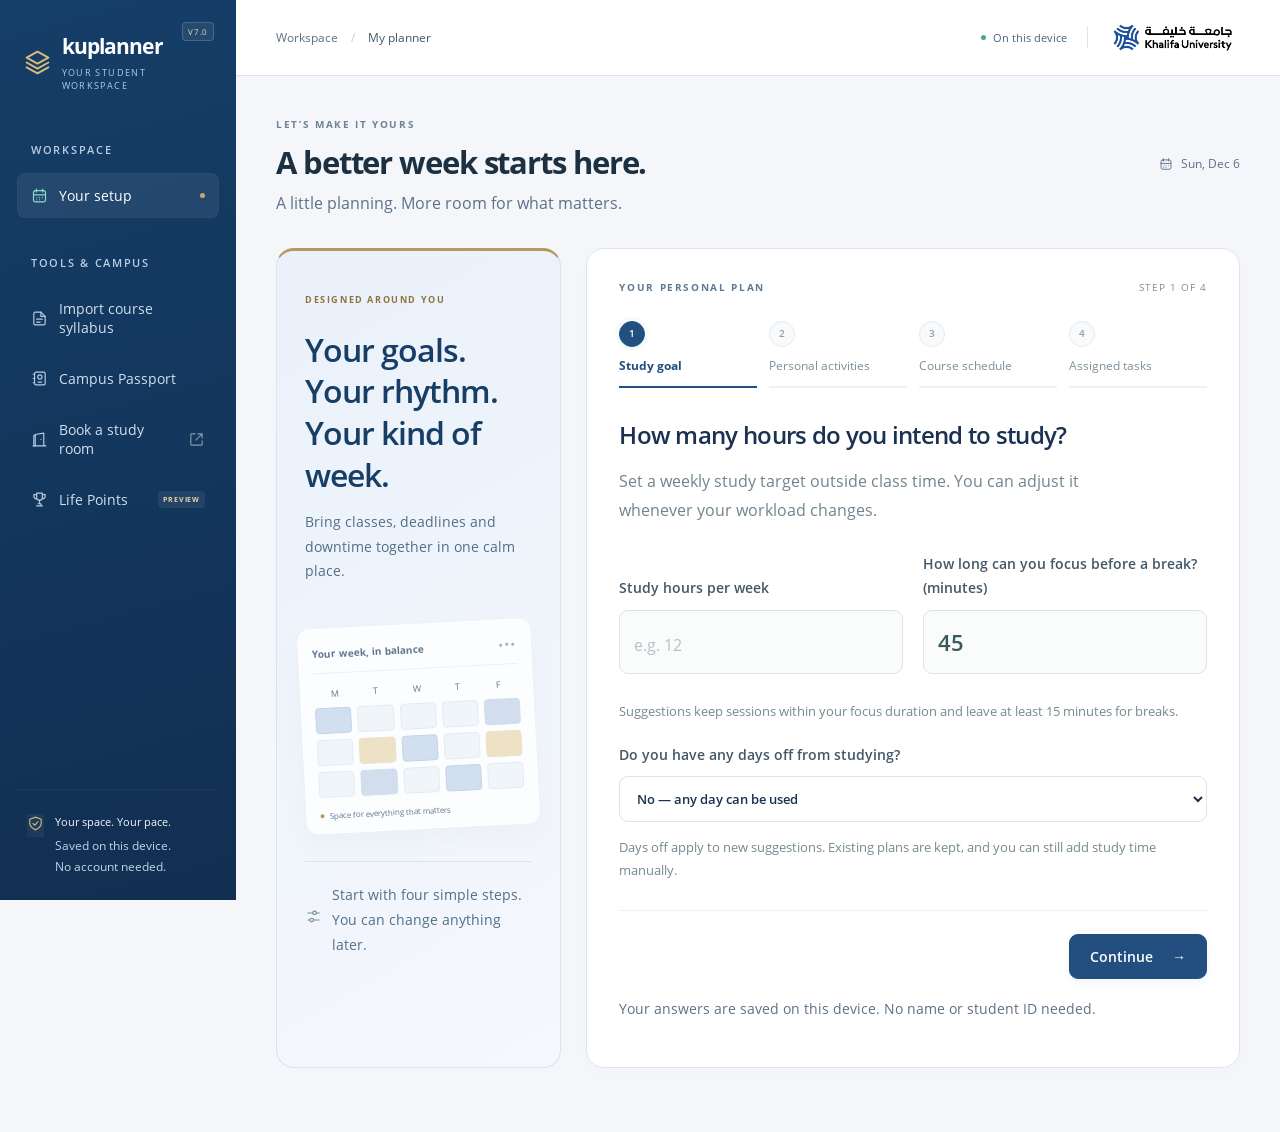
==== commit 7547958f: "Publish KuPlannerV7.0: new UI and assessment types Publish the supplied improved sidebar UI with the" ====
--- a/index.html
+++ b/index.html
@@ -1,18 +1,34 @@
 <!doctype html>
-<html lang="en"><head><meta charset="utf-8"><meta name="viewport" content="width=device-width,initial-scale=1"><title>KuPlannerV6.1</title><meta name="theme-color" content="#153e68"><link rel="manifest" href="manifest.webmanifest"><link rel="icon" href="KUPlanner.ico"><link rel="stylesheet" href="desktop-app-v61.css"><script defer src="desktop-app-v61.js"></script><link rel="stylesheet" href="style.css"><link rel="stylesheet" href="features-v6.css"><link rel="stylesheet" href="week-features-v61.css"></head>
-<body><div id="bannerSpace"><header id="siteBanner" class="site-banner"><div class="banner-content"><div class="university university-logo"><img src="khalifa-university-logo.png" alt="Khalifa University logo" width="486" height="144"></div><h1>KuPlannerV6.1<span>Your classes. Your goals. Your balance.</span></h1><p>Make space for lectures, lab work, assignments, and time to recharge.</p></div><div class="badge">A better rhythm, every week.</div></header></div>
-<nav class="special-top-nav" aria-label="Special features"><div class="special-top-nav-inner v6-feature-nav"><span class="special-top-nav-label">KU LIFE &amp; LEARNING</span><a class="special-feature-link" href="KU Campus Passport.html"><span aria-hidden="true">🛂</span><span class="special-feature-copy"><strong>Campus Passport</strong><small>Explore KU life</small></span></a><a class="special-feature-link" href="https://library.ku.ac.ae/rooms/" target="_blank" rel="noopener noreferrer"><span aria-hidden="true">⌂</span><span class="special-feature-copy"><strong>Book a study room ↗</strong><small>KU Library website</small></span></a><button class="special-feature-link" type="button" id="openSyllabus"><span aria-hidden="true">▤</span><span class="special-feature-copy"><strong>Import course syllabus</strong><small>Review quizzes &amp; deadlines</small></span></button><a class="special-feature-link" href="leaderboard.html"><span aria-hidden="true">♛</span><span class="special-feature-copy"><strong>Life Points leaderboard</strong><small>Feature preview</small></span></a></div></nav>
-<main><section id="syllabusInboxPanel" class="panel syllabus-inbox" aria-labelledby="inboxHeading" hidden><div class="weekly-feature-head"><div><span class="eyebrow">KEEP IT FOR THE RIGHT WEEK</span><h2 id="inboxHeading">Your syllabus review list</h2></div><span id="inboxReadyCount" class="weekly-status"></span></div><p id="inboxDescription"></p><button type="button" id="toggleInbox">Show all saved</button><div id="syllabusInboxRows" aria-live="polite"></div></section><section id="survey" class="panel survey"><span class="eyebrow">BUILD YOUR PERSONAL KU PLAN</span><ol class="steps" id="steps"><li>Study goal</li><li>Personal activities</li><li>Course schedule</li><li>Assigned tasks</li></ol><h2 id="surveyTitle"></h2><p id="surveyDescription"></p><div id="surveyContent"></div><p id="surveyError" role="alert"></p><div class="actions"><button id="surveyBack">Back</button><button id="surveyNext" class="primary">Continue</button></div><p class="muted">Your answers are saved on this device. No name or student ID needed.</p><p id="storageNotice" role="status"></p></section><div id="dashboard" hidden><section class="summary" aria-label="Overview"><div><small>THIS WEEK</small><strong id="weekCount">0 plans</strong></div><div><small>ASSIGNMENTS COMPLETED</small><strong id="progress">0 / 0</strong></div><div><small>WEEKLY STUDY GOAL</small><strong id="studyStatus"></strong><progress id="weeklyProgress" max="100" value="0" aria-label="Weekly study time planned"></progress></div></section>
-<section class="calendarBar"><div><span class="eyebrow">KU ACADEMIC CALENDAR · 2026–27</span><p id="calendarStatus"></p></div><details><summary>Calendar settings & dates</summary><label class="inline"><input type="checkbox" id="skipHolidays" checked> Keep university holidays free from suggested study</label><p>Weekly lectures and labs stop at their semester’s last class day and pause on university holidays. Study can continue during exams. Dates may change; Islamic holidays depend on moon sighting.</p><a href="academic-calendar-2026-2027.pdf" target="_blank" rel="noopener">View the university calendar PDF ↗</a></details></section><div class="toolbar"><div><h2>Your week at KU</h2><p id="weekLabel"></p></div><div class="actions"><button id="prev" aria-label="Previous week">←</button><button id="today">This week</button><button id="next" aria-label="Next week">→</button><button id="importPhoto">Import schedule photo</button><button class="primary" id="add">+ Add a plan</button></div></div>
+<html lang="en"><head><meta charset="utf-8"><meta name="viewport" content="width=device-width,initial-scale=1"><title>KuPlannerV7.0</title><meta name="theme-color" content="#153e68"><link rel="icon" href="KUPlanner.ico"><link rel="stylesheet" href="style.css"><link rel="stylesheet" href="features-v6.css"><link rel="stylesheet" href="week-features-v61.css"><link rel="stylesheet" href="ui-v7.css"><link rel="manifest" href="manifest.webmanifest"><script defer src="app-runtime-v7.js"></script></head>
+<body class="planner-app setup-mode">
+<a class="skip-link" href="#mainContent">Skip to content</a>
+<button class="sidebar-scrim" id="sidebarScrim" aria-label="Close navigation" hidden></button>
+<nav class="app-sidebar" id="appSidebar" aria-label="Main navigation">
+<a class="app-brand" href="index.html"><span class="brand-mark" data-icon="layers" aria-hidden="true"></span><span>kuplanner<small>YOUR STUDENT WORKSPACE</small></span><span class="version-tag">V7.0</span></a>
+<div class="sidebar-section-label">WORKSPACE</div>
+<a class="side-link active" id="workspaceHome" href="#survey" aria-current="page"><span data-icon="calendar" aria-hidden="true"></span><span>My planner</span><span class="nav-dot"></span></a>
+<a class="side-link dashboard-only" href="#priorityHeading"><span data-icon="flag" aria-hidden="true"></span><span>Assignment priorities</span></a>
+<a class="side-link dashboard-only" href="#studyGoal"><span data-icon="target" aria-hidden="true"></span><span>Study goal</span></a>
+<a class="side-link dashboard-only" href="#studyReminderHeading"><span data-icon="bell" aria-hidden="true"></span><span>Reminders</span></a>
+<div class="sidebar-section-label">TOOLS &amp; CAMPUS</div>
+<button class="side-link" type="button" id="openSyllabus"><span data-icon="file" aria-hidden="true"></span><span>Import course syllabus</span></button>
+<a class="side-link" href="KU Campus Passport.html"><span data-icon="passport" aria-hidden="true"></span><span>Campus Passport</span></a>
+<a class="side-link" href="https://library.ku.ac.ae/rooms/" target="_blank" rel="noopener noreferrer"><span data-icon="room" aria-hidden="true"></span><span>Book a study room</span><span class="external-arrow" data-icon="external" aria-hidden="true"></span></a>
+<a class="side-link" href="leaderboard.html"><span data-icon="trophy" aria-hidden="true"></span><span>Life Points</span><small class="nav-preview">PREVIEW</small></a>
+<div class="sidebar-bottom"><div class="device-icon" data-icon="shield" aria-hidden="true"></div><div><strong>Your space. Your pace.</strong><p>Saved on this device.<br>No account needed.</p></div></div>
+</nav>
+<div id="bannerSpace"><header id="siteBanner" class="app-topbar"><div class="topbar-left"><button id="menuToggle" class="icon-button menu-toggle" aria-label="Open navigation" aria-controls="appSidebar" aria-expanded="false"><span data-icon="menu" aria-hidden="true"></span></button><span class="workspace-crumb">Workspace <span aria-hidden="true">/</span> <strong>My planner</strong></span></div><div class="topbar-right"><span class="local-badge"><i></i> On this device</span><span class="topbar-divider"></span><img src="khalifa-university-logo.png" alt="Khalifa University" width="486" height="144"></div></header></div>
+<main id="mainContent"><section class="workspace-welcome"><div><span class="eyebrow" id="welcomeEyebrow">LET’S MAKE IT YOURS</span><h1 id="welcomeTitle">A better week starts here.</h1><p id="welcomeCopy">A little planning. More room for what matters.</p></div><span class="welcome-date" id="workspaceDate"></span></section><section id="syllabusInboxPanel" class="panel syllabus-inbox" aria-labelledby="inboxHeading" hidden><div class="weekly-feature-head"><div><span class="eyebrow">KEEP IT FOR THE RIGHT WEEK</span><h2 id="inboxHeading">Your syllabus review list</h2></div><span id="inboxReadyCount" class="weekly-status"></span></div><p id="inboxDescription"></p><button type="button" id="toggleInbox">Show all saved</button><div id="syllabusInboxRows" aria-live="polite"></div></section><div class="setup-layout" id="setupLayout"><aside class="setup-guide" id="setupGuide"><span class="guide-kicker">DESIGNED AROUND YOU</span><h2>Your goals.<br> Your rhythm.<br> Your kind of week.</h2><p>Bring classes, deadlines and downtime together in one calm place.</p><div class="mini-week" aria-hidden="true"><div class="mini-week-head"><span>Your week, in balance</span><span>•••</span></div><div class="mini-week-labels"><span>M</span><span>T</span><span>W</span><span>T</span><span>F</span></div><div class="mini-week-grid"><i></i><i></i><i></i><i></i><i></i><i></i><i></i><i></i><i></i><i></i><i></i><i></i><i></i><i></i><i></i></div><div class="mini-week-foot"><span></span> Space for everything that matters</div></div><div class="guide-note"><span data-icon="sliders" aria-hidden="true"></span><p>Start with four simple steps.<br>You can change anything later.</p></div></aside><section id="survey" class="panel survey"><div class="setup-topline"><span class="eyebrow">YOUR PERSONAL PLAN</span><span id="setupStepCount" class="setup-step-count">STEP 1 OF 4</span></div><ol class="steps" id="steps"><li>Study goal</li><li>Personal activities</li><li>Course schedule</li><li>Assigned tasks</li></ol><h2 id="surveyTitle"></h2><p id="surveyDescription"></p><div id="surveyContent"></div><p id="surveyError" role="alert"></p><div class="actions"><button id="surveyBack">Back</button><button id="surveyNext" class="primary">Continue</button></div><p class="muted">Your answers are saved on this device. No name or student ID needed.</p><p id="storageNotice" role="status"></p></section></div><div id="dashboard" hidden><section class="summary" aria-label="Overview"><div><small>THIS WEEK</small><strong id="weekCount">0 plans</strong></div><div><small>ASSESSMENTS COMPLETED</small><strong id="progress">0 / 0</strong></div><div><small>WEEKLY STUDY GOAL</small><strong id="studyStatus"></strong><progress id="weeklyProgress" max="100" value="0" aria-label="Weekly study time planned"></progress></div></section>
+<section class="calendarBar"><div><span class="eyebrow">KU ACADEMIC CALENDAR · 2026–27</span><p id="calendarStatus"></p></div><details><summary>Calendar settings & dates</summary><label class="inline"><input type="checkbox" id="skipHolidays" checked> Keep university holidays free from suggested study</label><p>Weekly lectures and labs stop at their semester’s last class day and pause on university holidays. Study can continue during exams. Dates may change; Islamic holidays depend on moon sighting.</p><a href="academic-calendar-2026-2027.pdf" target="_blank" rel="noopener">View the university calendar PDF ↗</a></details></section><div class="toolbar"><div><h2>Your week at KU</h2><p id="weekLabel"></p></div><div class="actions"><button id="prev" aria-label="Previous week">←</button><button id="today">This week</button><button id="next" aria-label="Next week">→</button><button id="importPhoto">Import schedule photo</button><button class="primary" id="add">+ Manual entry</button></div></div>
 <p class="legend"><span class="lecture-key">● Lectures</span><span class="lab-key">● Labs</span><span class="task-key">● Tasks</span><span class="study-key">● Study time</span><span class="personal-key">● Personal / break</span></p><p class="mobileHint">Swipe to move between days →</p><section id="planner" class="week" aria-label="Weekly planner"></section>
-<section class="panel priority-panel" aria-labelledby="priorityHeading"><div class="weekly-feature-head"><div><span class="eyebrow">KNOW WHAT COMES FIRST</span><h2 id="priorityHeading">This week’s assignment priorities</h2></div><span id="priorityWeek" class="muted"></span></div><p class="muted">High → Normal → Low. Within each priority, earlier deadlines come first, then larger preparation estimates. Change any priority to match what matters most to you.</p><ol id="priorityList"></ol></section><section class="panel study-reminders-panel" aria-labelledby="studyReminderHeading"><div class="weekly-feature-head"><div><span class="eyebrow">A LITTLE NUDGE TO GET STARTED</span><h2 id="studyReminderHeading">Study reminders</h2></div><span id="studyReminderCount" class="weekly-status"></span></div><div id="studyReminderCards" aria-live="polite"></div><details class="study-reminder-settings"><summary>Reminder preferences</summary><form id="studyReminderSettings"><label class="inline"><input type="checkbox" id="studyRemindersEnabled" checked> Show study reminders</label><label>Daily reminder time <small>Local time on this device</small><input type="time" id="studyReminderTime" value="18:00" required></label><label class="inline"><input type="checkbox" id="studySessionReminders" checked> Remind me 15 minutes before planned study sessions</label><button class="primary" type="submit">Save reminder preferences</button><p id="studyReminderSaveStatus" role="status"></p></form><div class="actions"><button type="button" id="enableStudyAlerts">Enable browser alerts</button><button type="button" id="disableStudyAlerts" hidden>Turn browser alerts off</button></div><p id="studyAlertsStatus" class="muted" role="status"></p></details><p class="reminder-availability">Keep the planner open for reminders. When it is closed, reminders cannot be delivered. Saved syllabus items appear when you next open the planner in or after their review week.</p></section><div class="lower"><section class="panel"><span class="eyebrow">KEEP IT MANAGEABLE</span><h2>Upcoming & overdue</h2><p>Unfinished assignments due within 7 days, plus overdue tasks. Reminders appear while this app is open.</p><div id="reminders"></div></section>
-<section class="panel"><span class="eyebrow">YOUR STUDY GOAL</span><h2>Make time for your target</h2><p id="goalOverview"></p><p>Choose a suggested study schedule or add study time manually around your lectures, labs and personal activities.</p><div class="actions"><button id="suggest" class="primary">Suggest study schedules</button><button id="manualStudy">Plan study time manually</button><button id="resetStudy" class="danger">Reset study plan</button></div><details class="studyPreferences" id="studyPreferences"><summary>Personalize study suggestions <span>Optional · a few quick questions</span></summary><p>Choose a rhythm that suits you. Your weekly target, focus duration, days off and existing plans still apply.</p><form id="preferencesForm"><div class="formRow"><label>When do you prefer to study?<select id="preferredPeriod"><option value="any">Flexible · 08:00–21:00</option><option value="morning">Morning · 08:00–12:00</option><option value="afternoon">Afternoon · 13:00–18:00</option><option value="evening">Evening · 17:00–21:00</option></select></label><label>How many consecutive sessions before a longer break?<select id="preferredConsecutive"><option value="1">1 session</option><option value="2" selected>2 sessions</option><option value="3">3 sessions</option></select></label></div><div class="formRow"><label>Break between study sessions<select id="preferredShortBreak"><option value="15">15 minutes</option><option value="20">20 minutes</option><option value="30">30 minutes</option></select></label><label>Longer break after a group of sessions<select id="preferredLongBreak"><option value="30">30 minutes</option><option value="45" selected>45 minutes</option><option value="60">60 minutes</option></select></label></div><label>Maximum focused study per day<select id="preferredDailyCap"><option value="60">1 hour</option><option value="120">2 hours</option><option value="180" selected>3 hours</option></select></label><p class="muted">Consecutive sessions include short breaks. The longer break separates groups; this is a maximum group size, not a required number. Busy class days stay capped at 2 study hours. Breaks stay free in your calendar.</p><button type="submit" class="primary">Generate my personalized plan</button></form></details><p id="scheduleNotice" role="status"></p><button id="reviewSetup">Review my setup</button></section></div>
+<section class="panel priority-panel" aria-labelledby="priorityHeading"><div class="weekly-feature-head"><div><span class="eyebrow">KNOW WHAT COMES FIRST</span><h2 id="priorityHeading">This week’s assessment priorities</h2></div><span id="priorityWeek" class="muted"></span></div><p class="muted">Assignments, quizzes, midterms and finals: High → Normal → Low. Within each priority, earlier deadlines come first, then larger preparation estimates. Change any priority to match what matters most to you.</p><ol id="priorityList"></ol></section><section class="panel study-reminders-panel" aria-labelledby="studyReminderHeading"><div class="weekly-feature-head"><div><span class="eyebrow">A LITTLE NUDGE TO GET STARTED</span><h2 id="studyReminderHeading">Study reminders</h2></div><span id="studyReminderCount" class="weekly-status"></span></div><div id="studyReminderCards" aria-live="polite"></div><details class="study-reminder-settings"><summary>Reminder preferences</summary><form id="studyReminderSettings"><label class="inline"><input type="checkbox" id="studyRemindersEnabled" checked> Show study reminders</label><label>Daily reminder time <small>Local time on this device</small><input type="time" id="studyReminderTime" value="18:00" required></label><label class="inline"><input type="checkbox" id="studySessionReminders" checked> Remind me 15 minutes before planned study sessions</label><button class="primary" type="submit">Save reminder preferences</button><p id="studyReminderSaveStatus" role="status"></p></form><div class="actions"><button type="button" id="enableStudyAlerts">Enable browser alerts</button><button type="button" id="disableStudyAlerts" hidden>Turn browser alerts off</button></div><p id="studyAlertsStatus" class="muted" role="status"></p></details><p class="reminder-availability">Keep the planner open for reminders. When it is closed, reminders cannot be delivered. Saved syllabus items appear when you next open the planner in or after their review week.</p></section><div class="lower"><section class="panel"><span class="eyebrow">KEEP IT MANAGEABLE</span><h2>Upcoming & overdue</h2><p>Unfinished assignments due within 7 days, plus overdue tasks. Reminders appear while this app is open.</p><div id="reminders"></div></section>
+<section class="panel"><span class="eyebrow">YOUR STUDY GOAL</span><h2 id="studyGoal">Make time for your target</h2><p id="goalOverview"></p><p>Choose a suggested study schedule or add study time manually around your lectures, labs and personal activities.</p><div class="actions"><button id="suggest" class="primary">Suggest study schedules</button><button id="manualStudy">Plan study time manually</button><button id="resetStudy" class="danger">Reset study plan</button></div><details class="studyPreferences" id="studyPreferences"><summary>Personalize study suggestions <span>Optional · a few quick questions</span></summary><p>Choose a rhythm that suits you. Your weekly target, focus duration, days off and existing plans still apply.</p><form id="preferencesForm"><div class="formRow"><label>When do you prefer to study?<select id="preferredPeriod"><option value="any">Flexible · 08:00–21:00</option><option value="morning">Morning · 08:00–12:00</option><option value="afternoon">Afternoon · 13:00–18:00</option><option value="evening">Evening · 17:00–21:00</option></select></label><label>How many consecutive sessions before a longer break?<select id="preferredConsecutive"><option value="1">1 session</option><option value="2" selected>2 sessions</option><option value="3">3 sessions</option></select></label></div><div class="formRow"><label>Break between study sessions<select id="preferredShortBreak"><option value="15">15 minutes</option><option value="20">20 minutes</option><option value="30">30 minutes</option></select></label><label>Longer break after a group of sessions<select id="preferredLongBreak"><option value="30">30 minutes</option><option value="45" selected>45 minutes</option><option value="60">60 minutes</option></select></label></div><label>Maximum focused study per day<select id="preferredDailyCap"><option value="60">1 hour</option><option value="120">2 hours</option><option value="180" selected>3 hours</option></select></label><p class="muted">Consecutive sessions include short breaks. The longer break separates groups; this is a maximum group size, not a required number. Busy class days stay capped at 2 study hours. Breaks stay free in your calendar.</p><button type="submit" class="primary">Generate my personalized plan</button></form></details><p id="scheduleNotice" role="status"></p><button id="reviewSetup">Review my setup</button></section></div>
 <footer><p>Your answers and plans stay in this browser on this device. No account or personal details required. An independent planner for university students.</p><div class="actions"><button id="export">Export my plan</button><button id="demo">Load KU demo week</button><button id="clear" class="danger">Clear local data</button></div></footer></div><p id="notice" role="status" aria-live="polite"></p></main>
-<dialog id="editor"><form id="planForm"><div class="dialogHead"><h2 id="formTitle">Add a plan</h2><button type="button" id="close" aria-label="Close">✕</button></div><label>Title<input id="title" maxlength="100" required placeholder="e.g. Physics lab report"></label><label id="typeLabel">Type<select id="type"><option value="lecture">Lecture</option><option value="lab">Lab</option><option value="assignment">Assignment / deadline</option><option value="study">Study session</option><option value="break">Personal / break</option></select></label><label id="dateLabel">Date<input id="date" type="date" required></label><label id="dayLabel" hidden>Day of the week<select id="day"><option value="0">Monday</option><option value="1">Tuesday</option><option value="2">Wednesday</option><option value="3">Thursday</option><option value="4">Friday</option><option value="5">Saturday</option><option value="6">Sunday</option></select></label><div class="formRow"><label id="startLabel">Start / deadline time<input id="start" type="time" required></label><label id="endLabel">End time (optional)<input id="end" type="time"></label></div><label id="effortLabel" hidden>How many hours do you need to prepare?<input id="effort" type="range" min="0.5" max="40" step="0.5" value="2"><output id="effortValue" for="effort">2 hours</output><small>Estimate total focused preparation time: 0.5–40 hours.</small></label><label id="taskLinkLabel" hidden>Prepare for<select id="taskLink"><option value="">General study</option></select></label><label class="inline" id="repeatLabel"><input id="repeat" type="checkbox"> Repeat every week</label><p id="formError" role="alert"></p><p id="conflictWarning" role="status"></p><p id="repeatInfo" class="muted"></p><div class="actions"><button type="button" id="delete" class="danger" hidden>Delete</button><button type="submit" class="primary">Save plan</button></div></form></dialog>
+<dialog id="editor"><form id="planForm"><div class="dialogHead"><h2 id="formTitle">Add a plan</h2><button type="button" id="close" aria-label="Close">✕</button></div><label>Title<input id="title" maxlength="100" required placeholder="e.g. Physics lab report"></label><label id="typeLabel">Type<select id="type"><option value="lecture">Lecture</option><option value="lab">Lab</option><option value="assignment">Assignment / deadline</option><option value="quiz">Quiz</option><option value="midterm">Midterm exam</option><option value="final">Final exam</option><option value="study">Study session</option><option value="break">Personal / break</option></select></label><label id="dateLabel">Date<input id="date" type="date" required></label><label id="dayLabel" hidden>Day of the week<select id="day"><option value="0">Monday</option><option value="1">Tuesday</option><option value="2">Wednesday</option><option value="3">Thursday</option><option value="4">Friday</option><option value="5">Saturday</option><option value="6">Sunday</option></select></label><div class="formRow"><label id="startLabel">Start / deadline time<input id="start" type="time" required></label><label id="endLabel">End time (optional)<input id="end" type="time"></label></div><label id="effortLabel" hidden>How many hours do you need to prepare?<input id="effort" type="range" min="0.5" max="40" step="0.5" value="2"><output id="effortValue" for="effort">2 hours</output><small>Estimate total focused preparation time: 0.5–40 hours.</small></label><label id="taskLinkLabel" hidden>Prepare for<select id="taskLink"><option value="">General study</option></select></label><label class="inline" id="repeatLabel"><input id="repeat" type="checkbox"> Repeat every week</label><p id="formError" role="alert"></p><p id="conflictWarning" role="status"></p><p id="repeatInfo" class="muted"></p><div class="actions"><button type="button" id="delete" class="danger" hidden>Delete</button><button type="submit" class="primary">Save plan</button></div></form></dialog>
 <dialog id="scheduleDialog"><div class="dialogHead"><h2>Choose your study rhythm</h2><button id="closeSchedules" aria-label="Close suggestions">✕</button></div><p id="scheduleDescription"></p><div id="scheduleOptions"></div><p class="muted">Suggestions use your weekly goal and preparation estimates, keep time free around existing plans, and place task preparation before its deadline. Review before adding. You can edit every session afterward.</p></dialog>
 <dialog id="photoDialog"><div class="dialogHead"><h2>Import your course schedule</h2><button id="closePhoto" aria-label="Close photo import">✕</button></div><p>Upload a KU timetable screenshot from your phone or computer. The reader finds its columns, course blocks and time scale. Review the results before adding them.</p><p class="muted">Your image is read on this device and is not uploaded. Include weekday headings and the left time axis when possible. If headings are cropped, choose the first weekday column.</p><label>Schedule image<input id="photoFile" type="file" accept="image/png,image/jpeg,image/webp,image/bmp"></label><img id="photoPreview" alt="Your uploaded schedule" hidden><div class="formRow"><label>First week of this schedule<input id="photoWeek" type="date" required></label><label>Read as<select id="photoLayout"><option value="auto">Automatic (table or list)</option><option value="list">List with days and times</option><option value="grid">Weekly table (including left time axis)</option></select></label></div><div class="actions"><button id="readPhoto" class="primary">Read my schedule</button><button id="cancelPhoto" hidden>Cancel reading</button></div><label>Image orientation<select id="photoRotation"><option value="0">Upright · no rotation</option><option value="90">Rotate 90° clockwise</option><option value="180">Rotate 180°</option><option value="270">Rotate 90° counterclockwise</option></select></label><progress id="photoProgress" max="1" value="0" hidden></progress><p id="photoStatus" role="status"></p><section id="photoReview" hidden><h3>Review detected entries</h3><p class="muted">Check every weekday, name, time and lecture/lab category. The original block appears beside each detected entry. Names cut off in a narrow phone view cannot be fully recovered—use a wider screenshot or complete them here. Times are estimated to the nearest 5 minutes. Uncheck anything that is not a course.</p><div id="photoRows"></div><div class="actions"><button id="addPhotoRow">+ Add a missing course</button><button id="acceptPhoto" class="primary">Add selected courses</button></div></section><details id="photoTextDetails"><summary>Check or correct the recognized text</summary><p>For list format, use one course per line, such as: Monday Calculus 09:00–10:30.</p><label>Recognized text<textarea id="photoText" rows="7" placeholder="Monday Calculus 09:00–10:30&#10;Wednesday Physics Lab 13:00–15:00"></textarea></label><button id="parsePhotoText">Find courses from this text</button></details></dialog>
 <dialog id="syllabusDialog" aria-labelledby="syllabusHeading"><div class="dialogHead"><div><span class="eyebrow">FROM SYLLABUS TO SCHEDULE</span><h2 id="syllabusHeading">Your course, a little clearer.</h2></div><button type="button" id="closeSyllabus" aria-label="Close syllabus import">×</button></div><p>Find possible quizzes, assignments, exams and project milestones. Review each suggestion, then choose its date and time.</p><p class="syllabus-privacy">Read on this device · Your syllabus is never uploaded.</p><div class="formRow"><label>Course name or code<input id="syllabusCourse" maxlength="60" placeholder="e.g. MATH 111 · Calculus I"><small>We’ll suggest a course code if we find one. Check it before adding.</small></label><label>Course syllabus<input id="syllabusFile" type="file" accept=".pdf,.docx,.txt,application/pdf,application/vnd.openxmlformats-officedocument.wordprocessingml.document,text/plain"><small>PDF with selectable text, DOCX or TXT · up to 20 MB</small></label></div><label class="syllabus-week-one">First Monday of teaching week 1<input id="syllabusWeekOne" type="date" required><small>Check your course’s semester start. Used only to suggest review weeks when you skip for now; it does not set assessment dates.</small></label><button class="primary" type="button" id="readSyllabus">Find assessments</button><progress id="syllabusProgress" aria-label="Reading syllabus" hidden></progress><p id="syllabusStatus" role="status" aria-live="polite">Choose a syllabus to begin. Nothing is added automatically.</p><details class="syllabus-paste"><summary>Paste syllabus text or correct the extracted text</summary><label>Assessment section<textarea id="syllabusText" rows="7" placeholder="Assessment Methodology&#10;Quiz 1 — Week 3&#10;Assignment 1 — Week 5&#10;Final Examination — TBD"></textarea></label><button type="button" id="parseSyllabus">Find assessments from text</button></details><section id="syllabusReview" hidden><div class="syllabus-section-head"><h3>Would you like to add these?</h3><span id="syllabusReviewCount"></span></div><p class="muted">Suggestions can miss items or repeat a category. Check your instructor’s latest dates. A week number is not an exact date; recurring categories are one suggestion, not a complete list of every occurrence.</p><div id="syllabusItems"></div></section><form id="syllabusDefer" class="syllabus-schedule" hidden><span class="eyebrow">SAVE IT FOR LATER</span><h3 id="syllabusDeferTitle"></h3><p id="syllabusDeferHint"></p><label>Review week begins (Monday)<input id="syllabusReviewWeek" type="date" required></label><p class="muted">When you open the planner in or after this week, you’ll be asked to add a date and time or skip it. You can also review it early from your saved list.</p><p id="syllabusDeferError" role="alert"></p><div class="actions"><button class="primary" type="submit">Save for later</button><button type="button" id="cancelSyllabusDefer">Cancel</button></div></form><form id="syllabusSchedule" class="syllabus-schedule" hidden><span class="eyebrow">YOU’RE IN CONTROL</span><h3>Choose when to add it</h3><p id="syllabusHint"></p><label>Assessment title<input id="syllabusEventTitle" maxlength="180" required></label><div class="formRow"><label>Date<input id="syllabusDate" type="date" required></label><label>Start / due time<input id="syllabusTime" type="time" required></label></div><div class="formRow"><label>End time <small>Optional · leave blank for a deadline</small><input id="syllabusEnd" type="time"></label><label>Preparation hours<input id="syllabusEffort" type="number" min="0.5" max="40" step="0.5" value="2" required></label></div><p id="syllabusConfirmError" role="alert"></p><div class="actions"><button type="submit" class="primary">Add to my schedule</button><button type="button" id="cancelSyllabusDate">Cancel</button></div></form></dialog>
-<script src="banner.js"></script><script src="academic-calendar.js"></script><script src="planning.js"></script><script src="schedule-parser-v5.js"></script><script src="schedule-grid-v5.js"></script><script src="app-v61.js"></script><script src="photo-import-v5.js"></script><script src="feedback.js"></script><script src="syllabus-parser-v6.js"></script><script src="week-model-v61.js"></script><script src="syllabus-v61.js"></script><script src="week-features-v61.js"></script></body></html>
+<script src="academic-calendar.js"></script><script src="planning.js"></script><script src="schedule-parser-v5.js"></script><script src="schedule-grid-v5.js"></script><script src="app-v7.js"></script><script src="photo-import-v5.js"></script><script src="feedback.js"></script><script src="syllabus-parser-v7.js"></script><script src="week-model-v61.js"></script><script src="syllabus-v7.js"></script><script src="week-features-v61.js"></script><script src="ui-v7.js"></script></body></html>
 
 
 
--- a/ui-v7.css
+++ b/ui-v7.css
@@ -0,0 +1,124 @@
+@font-face{font-family:"Open Sans";src:url("OpenSans-Regular.ttf") format("truetype");font-style:normal;font-weight:400;font-display:swap}
+@font-face{font-family:"Open Sans";src:url("OpenSans-Semibold.ttf") format("truetype");font-style:normal;font-weight:600;font-display:swap}
+@font-face{font-family:"Open Sans";src:url("OpenSans-Bold.ttf") format("truetype");font-style:normal;font-weight:700;font-display:swap}
+/* KuPlannerV7.0 — a shared, offline-first interface layer. */
+:root{--ink:#1c3041;--muted:#6f7f8c;--accent:#147d75;--accent-dark:#10665f;--line:#e4eaed;--canvas:#f5f7f8;--nav:#152b3b;--radius:16px;font-family:Inter,"Segoe UI",-apple-system,BlinkMacSystemFont,sans-serif;color:var(--ink);background:var(--canvas);font-synthesis:none}
+html{scroll-behavior:smooth;scroll-padding-top:106px}
+body{background:var(--canvas);color:var(--ink);-webkit-font-smoothing:antialiased}
+button,a,input,select,textarea,summary{-webkit-tap-highlight-color:transparent}
+button,a{touch-action:manipulation}
+button{border:1px solid #dce4e8;border-radius:9px;min-height:42px;padding:10px 15px;font-size:12px;font-weight:600;color:#3f5564;background:#fff;box-shadow:0 1px 2px #142c3904;transition:background .18s,border-color .18s,box-shadow .18s,transform .18s}
+button:hover{background:#f3f7f7;border-color:#bccdce;box-shadow:0 3px 10px #142c3908}
+button:active:not(:disabled),.v6-primary-link:active{transform:translateY(1px)}
+button:disabled{cursor:not-allowed;box-shadow:none;opacity:.5}
+.primary,.v6-primary-link{background:var(--accent);border-color:var(--accent);color:#fff;box-shadow:0 3px 8px #147d7514}
+.primary:hover,.v6-primary-link:hover{background:var(--accent-dark);border-color:var(--accent-dark);color:#fff;box-shadow:0 4px 12px #147d7522}
+.danger{color:#a34c50;background:#fff;border-color:#ebdce0}.danger:hover{background:#fff5f5;border-color:#d9b6be}
+a{color:var(--accent)}
+a:focus-visible,button:focus-visible,input:focus-visible,select:focus-visible,textarea:focus-visible,summary:focus-visible{outline:3px solid #5eb8ab;outline-offset:3px}
+input:not([type=checkbox]):not([type=range]),select,textarea{background:#fff;border:1px solid #dce4e8;border-radius:9px;padding:12px 13px;color:var(--ink);min-height:46px;transition:border-color .18s,box-shadow .18s;font-size:13px;max-width:100%}
+input:not([type=checkbox]):not([type=range]):focus,select:focus,textarea:focus{border-color:#38988f;box-shadow:0 0 0 3px #147d750c}
+input[type=checkbox],input[type=range]{accent-color:var(--accent)}
+input[type=checkbox]{width:16px;height:16px;flex-shrink:0}input[type=file]{font-size:12px!important;padding:9px!important}input[type=file]::file-selector-button{border:0;padding:8px 12px;border-radius:6px;background:#edf4f3;color:#2b645e;margin-right:12px;font-weight:600;cursor:pointer}
+label{font-size:12px;font-weight:600;line-height:1.65;color:#425767}label small{font-weight:400;letter-spacing:0;line-height:1.6}
+textarea{width:100%;font:inherit;resize:vertical}select{cursor:pointer}
+h1,h2,h3,h4{color:var(--ink)}h2{font-size:20px;line-height:1.35;font-weight:650;letter-spacing:-.6px}p{font-size:13px;line-height:1.75}.muted,.panel p{color:var(--muted)}
+.eyebrow{font-size:9px;font-weight:750;letter-spacing:1.65px;color:#6e8490}.panel .eyebrow{color:#66817e}
+strong{font-weight:650}.panel{padding:25px;border:1px solid var(--line);border-radius:var(--radius);background:#fff;box-shadow:0 3px 12px #172f3d03}
+.panel h2{margin-top:8px}small{letter-spacing:1px;color:var(--muted)}
+[hidden]{display:none!important}
+.skip-link{position:fixed;top:-80px;left:20px;z-index:200;padding:12px 18px;background:white;border-radius:8px;box-shadow:0 5px 30px #0003}.skip-link:focus{top:12px}
+/* Persistent workspace navigation */
+.planner-app{padding-left:236px}
+.app-sidebar{position:fixed;inset:0 auto 0 0;width:236px;background:var(--nav);color:#b5c5ce;z-index:60;display:flex;flex-direction:column;padding:32px 17px 22px;overflow-y:auto;scrollbar-width:thin;scrollbar-color:#3c5362 transparent}
+.app-brand{display:flex;align-items:center;gap:9px;text-decoration:none;color:#fff;margin:0 5px 42px;font-weight:650;font-size:21px;letter-spacing:-.9px;position:relative}
+.brand-mark{width:31px;height:36px;display:grid;place-items:center;color:#87d5c6}.brand-mark svg{width:29px;height:29px}
+.app-brand small{display:block;color:#90a6b3;letter-spacing:1.35px;font-size:7px;margin-top:6px;font-weight:500}
+.version-tag{position:absolute;right:0;top:-10px;color:#91b7b2;font-size:8px;letter-spacing:.7px;background:#ffffff0b;border:1px solid #ffffff0e;padding:3px 5px;border-radius:4px;font-weight:500}
+.sidebar-section-label{font-size:8px;letter-spacing:1.7px;font-weight:600;color:#73909f;padding:0 14px;margin:8px 0 13px}.side-link+.sidebar-section-label{margin-top:34px}
+.side-link{display:flex;align-items:center;gap:11px;width:100%;padding:12px 13px;min-height:45px;margin:3px 0;background:transparent;border:1px solid transparent;border-radius:8px;box-shadow:none;color:#aebfcb;text-decoration:none;font:inherit;font-size:11.5px;font-weight:500;text-align:left;transition:color .18s,background .18s,border-color .18s}
+.side-link svg{width:17px;height:17px;display:block;stroke-width:1.65;flex-shrink:0}.side-link>span:first-child{display:flex}
+.side-link:hover{background:#ffffff09;color:#fff;border-color:transparent;box-shadow:none}.side-link.active{background:#ffffff0e;color:#e3f6f0;border-color:#ffffff06}.side-link.active svg{color:#8ed8c9}.nav-dot{width:5px;height:5px;border-radius:50%;background:#8ed8c9;margin-left:auto}.external-arrow{margin-left:auto;font-size:14px;color:#8099a7}.nav-preview{font-size:6px;letter-spacing:.8px;color:#b5c6cf;background:#ffffff0b;padding:4px 5px;border-radius:4px;margin-left:auto}
+.sidebar-bottom{display:flex;align-items:flex-start;gap:11px;border-top:1px solid #ffffff0c;padding:24px 10px 0;margin-top:auto}.sidebar-bottom strong{font-size:10px;font-weight:500;color:#cad7de;margin:0}.sidebar-bottom p{font-size:10px;line-height:1.8;color:#76919f;margin:6px 0 0}.device-icon{color:#7eb9ad;padding-top:1px}.device-icon svg{width:17px;height:17px}
+.setup-mode .dashboard-only{display:none}.menu-toggle,.sidebar-scrim{display:none}
+/* Quiet, stable header */
+#bannerSpace{height:76px!important;position:sticky;top:0;z-index:30}
+.app-topbar{position:static;display:flex;align-items:center;justify-content:space-between;height:76px;padding:0 40px;background:#ffffffed;border:0;border-bottom:1px solid var(--line);backdrop-filter:blur(16px);gap:16px}
+.topbar-left,.topbar-right{display:flex;align-items:center;gap:20px}.workspace-crumb{display:flex;align-items:center;gap:13px;font-size:11px;color:#8b99a3}.workspace-crumb>span{color:#c4cdd3}.workspace-crumb strong{font-size:11px;font-weight:500;color:#405969;margin:0}
+.app-topbar img{width:132px;height:auto;display:block}.topbar-divider{height:22px;width:1px;background:var(--line)}.local-badge{display:flex;align-items:center;gap:7px;font-size:10px;color:#6c827e;white-space:nowrap}.local-badge i{height:5px;width:5px;border-radius:50%;background:#47a88d}
+.icon-button{display:grid;place-items:center;padding:9px;width:40px;min-width:40px}.icon-button svg{width:19px;height:19px}
+.planner-app main{max-width:1560px;padding:35px 40px 34px;margin:auto}
+.workspace-welcome{display:flex;align-items:center;justify-content:space-between;gap:24px;margin-bottom:31px}.workspace-welcome h1{font-size:31px;line-height:1.25;letter-spacing:-1.1px;margin:10px 0 7px;font-weight:650;color:#1c3041}.workspace-welcome p{font-size:12px;margin:0;color:#8a989f}.welcome-date{font-size:10px;color:#7e9199;white-space:nowrap;display:flex;align-items:center;gap:8px}.welcome-date svg{width:14px;height:14px}
+/* The same four steps, with room to breathe */
+.setup-layout{display:grid;grid-template-columns:minmax(230px,.72fr) minmax(0,1.65fr);gap:25px;align-items:start;margin:6px 0 30px}.setup-guide{padding:35px 28px;border-radius:18px;background:#e7efed;position:relative;overflow:hidden;border:1px solid #dfe9e6;align-self:stretch}
+.guide-kicker{color:#65827a;font-size:8px;letter-spacing:1.6px;font-weight:700}.setup-guide h2{font-size:32px;line-height:1.3;letter-spacing:-1px;font-weight:550;margin:21px 0 15px;color:#294d46}.setup-guide>p{color:#6b8780;font-size:12px;max-width:255px}
+.mini-week{background:#ffffffcf;transform:rotate(-3deg);margin:40px -3px 30px;padding:17px 13px 12px;border:1px solid #fff;border-radius:12px;box-shadow:0 12px 25px #41695b0a}.mini-week-head{display:flex;align-items:center;justify-content:space-between;font-size:9px;font-weight:650;color:#546e65;border-bottom:1px solid #edf1ef;padding:0 0 12px;gap:6px}.mini-week-head>span:last-child{font-size:10px;letter-spacing:2px;color:#a1b4af}.mini-week-labels{display:grid;grid-template-columns:repeat(5,1fr);text-align:center;font-size:8px;color:#96a79f;margin:13px 0 8px}.mini-week-grid{display:grid;grid-template-columns:repeat(5,1fr);gap:6px}.mini-week-grid i{height:26px;border-radius:4px;background:#f2f6f4;border:1px solid #edf2ef}.mini-week-grid i:nth-child(1),.mini-week-grid i:nth-child(8),.mini-week-grid i:nth-child(14){background:#c9dfd7;border-color:#c9dfd7}.mini-week-grid i:nth-child(5),.mini-week-grid i:nth-child(12){background:#d2dded;border-color:#d2dded}.mini-week-grid i:nth-child(7),.mini-week-grid i:nth-child(10){background:#ede2c5;border-color:#ede2c5}.mini-week-foot{font-size:7px;color:#82938b;display:flex;align-items:center;gap:5px;margin-top:12px}.mini-week-foot>span{width:4px;height:4px;border-radius:50%;background:#9ebfac}
+.guide-note{display:flex;gap:10px;align-items:center;margin-top:32px;padding-top:20px;border-top:1px solid #cee0d9}.guide-note svg{width:17px;height:17px;color:#729287}.guide-note p{font-size:10px;color:#749185;line-height:1.8;margin:0}
+.survey{max-width:none;padding:31px 32px;margin:0;min-width:0;border-radius:18px;box-shadow:0 6px 30px #172f3d03}.setup-topline{display:flex;justify-content:space-between;align-items:center;gap:12px}.setup-step-count{font-size:8px;color:#95a3aa;letter-spacing:1px}
+.steps{margin:27px 0 30px;gap:12px}.steps li{font-size:9px;font-weight:500;line-height:1.5;padding-bottom:11px;border-bottom:2px solid #edf1f2;color:#99a6ad}.steps li::before{display:grid;place-items:center;width:24px;height:24px;border:1px solid #e5eaed;background:#f8fafb;border-radius:50%;font-size:10px;font-weight:600;margin-bottom:10px;color:#91a0a8}.steps li.active{color:var(--accent);border-color:var(--accent);font-weight:650}.steps li.active:before{background:var(--accent);color:#fff;border-color:var(--accent);box-shadow:0 0 0 4px #147d7509}.steps li.finished{color:#7f9992;border-color:#acd0c4}.steps li.finished:before{background:#edf5f1;color:#538d7b;border-color:#dbece3}
+.survey h2{font-size:24px;line-height:1.4;font-weight:600;letter-spacing:-.7px;margin:0 0 10px;max-width:500px}.survey>p{font-size:12px;color:#89969e;line-height:1.8}.survey #surveyDescription{margin-bottom:27px;max-width:470px}.survey .formRow{grid-template-columns:1fr 1fr;gap:20px;align-items:end}.survey label{font-size:11px;line-height:1.7}.survey input:not([type=checkbox]){margin-top:10px;max-width:none}.survey #goalInput,.survey #focusInput{font-size:22px;font-weight:550;padding:16px 14px;height:64px;background:#fafcfc;color:#385a5c}.survey #goalInput::placeholder{font-size:16px;font-weight:400;color:#b4c1c4}
+#surveyContent>.muted{font-size:10px;line-height:1.8;margin:12px 0 20px;color:#8c9ba0}#surveyContent>label{margin-top:18px}.survey select{margin-top:9px}.daysOff{background:#f8fbfa;border-color:#dce8e2;padding:15px;margin:18px 0;gap:12px}.daysOff label{min-width:100px;font-size:10px}.daysOff legend{font-size:10px;color:#66877b}
+.survey>.actions{margin:27px 0 18px;padding-top:23px;border-top:1px solid #edf1f2;align-items:center;justify-content:space-between}.survey #surveyNext{margin-left:auto;min-width:125px;padding:12px 20px}.survey #surveyNext::after{content:' →';padding-left:15px}.survey>.muted{font-size:9px;color:#98a5aa;line-height:1.7;margin-bottom:0}.survey #surveyError:not(:empty){padding:10px 12px;background:#fff4f1;border-radius:8px;color:#b05b4e;font-size:11px}.surveyItem{border:1px solid var(--line);background:#fafcfc;padding:15px}.surveyItem b{font-size:12px}.surveyItem p{font-size:10px}.surveyItem .actions{flex-shrink:0}.surveyItem button{font-size:10px;min-height:36px;padding:7px 10px}.surveyList{margin:18px 0 20px}
+/* Dashboard hierarchy */
+.summary{border:0;display:grid;grid-template-columns:1fr 1fr 1.2fr;gap:16px;margin-bottom:20px;background:none;border-radius:0;box-shadow:none;overflow:visible}.summary>div{position:relative;min-height:114px;padding:21px 23px;background:#fff;border:1px solid var(--line);border-radius:13px}.summary>div:last-child{border:1px solid #d7e7e1;background:#edf5f1}.summary small{font-size:8px;color:#89989e;letter-spacing:1.1px}.summary strong{font-size:25px;font-weight:600;color:#314d59;margin-top:12px;letter-spacing:-.8px}.summary>div:last-child strong{color:#347469;font-size:23px}.summary>div:last-child small{color:#71978b}#weeklyProgress{margin-top:13px;height:4px;background:#dce9e2}#weeklyProgress::-webkit-progress-bar{background:#dce9e2}#weeklyProgress::-webkit-progress-value{background:#7cae9d}#weeklyProgress::-moz-progress-bar{background:#7cae9d}
+.calendarBar{border:1px solid var(--line);border-left:3px solid #d7c392;border-radius:11px;padding:15px 19px;background:#ffffffb3;gap:20px}.calendarBar .eyebrow{font-size:8px;color:#a49064;letter-spacing:1.3px}.calendarBar p{font-size:11px;color:#7f8e96;margin-top:5px}.calendarBar summary{font-size:10px;color:#647e89}.calendarBar details{max-width:40%}.calendarBar a,.calendarBar label{font-size:11px}
+.toolbar{margin:30px 0 0;align-items:center;gap:15px}.toolbar h2{font-size:23px;font-weight:600;letter-spacing:-.7px;margin:0 0 6px}.toolbar p{font-size:11px;color:#8b999f}.toolbar .actions{gap:6px;justify-content:flex-end}.toolbar button{font-size:10px;min-height:37px;padding:9px 11px}.toolbar #prev,.toolbar #next{padding:8px;width:34px;font-size:17px;min-width:32px}.toolbar #today{font-size:10px}.toolbar #importPhoto{margin-left:9px}
+.legend{gap:16px;font-size:9px;font-weight:500;margin:21px 0 14px}.legend span{display:flex;align-items:center;gap:5px}.legend span::first-letter{font-size:9px}
+.week{grid-template-columns:repeat(7,minmax(0,1fr));gap:8px;align-items:stretch}.day{min-height:300px;padding:13px 8px 9px;background:#fff;border:1px solid #e6ebee;border-radius:11px;box-shadow:0 2px 4px #16324002}.day.today{border:1px solid #8bb9ac;box-shadow:0 0 0 2px #95c4b515}.day h3{align-items:center;font-size:10px;font-weight:600;color:#768d96;margin:1px 3px 16px}.day h3 span{font-size:12px;line-height:1;width:25px;height:25px;display:grid;place-items:center;padding:0;border-radius:8px;background:#f3f6f7;color:#7e959c;font-weight:500}.day.today h3{color:#448d7b}.day.today h3 span{color:#fff;background:#438a7b}.day .empty{font-size:9px;line-height:1.9;color:#b2bcc2;margin:17px 3px;padding:0}.day.holiday{background:#fbfcfc;border-style:solid}.calendarTag{font-size:8px!important;padding:5px;line-height:1.6;border-radius:5px}
+.event{border-left-width:2px;padding:10px 7px;margin-bottom:8px;border-radius:6px}.event.lecture{background:#edf3fc;border-color:#7f9bc8;color:#5e7caa}.event.lab{background:#f1edfa;border-color:#aa95cc;color:#846ba7}.event.assignment{background:#fdf3e5;border-color:#d4ad6f;color:#aa844f}.event.study{background:#eaf4ef;border-color:#87b59d;color:#638d76}.event.break{background:#faedf1;border-color:#c795a7;color:#ad7c8c}.event small{font-size:8px;line-height:1.7;color:inherit;letter-spacing:0;font-weight:400}.eventTitle{font-size:10px;line-height:1.6;font-weight:600;padding:5px 0;min-height:0;background:transparent;color:inherit}.eventTitle:hover{background:transparent;color:#28465a;border-color:transparent}.complete{font-size:8px;font-weight:400;color:inherit;gap:4px;line-height:1.5;margin-top:6px}.complete input{width:11px;height:11px;min-height:0}.event.done{opacity:.5}
+.priority-panel,.study-reminders-panel{margin-top:22px}.weekly-feature-head h2{font-size:19px;font-weight:600;margin-top:7px}.weekly-feature-head>.muted{font-size:10px;color:#9aa7ae}.weekly-status{font-size:9px;background:#eff5f3;color:#638b7f;border-radius:6px;padding:7px 10px}.priority-panel>.muted{font-size:10px;color:#95a2a9;line-height:1.8;max-width:750px}.priority-panel ol{margin-top:18px}.priority-row{padding:15px 0;border-top:1px solid #edf1f3;gap:13px}.priority-rank{background:#f3f5f5;color:#8c9a9f;font-size:11px;flex-basis:27px;height:27px;border-radius:7px}.priority-title{font-size:12px;color:#4b6c77;font-weight:550}.priority-title:hover{background:transparent;color:var(--accent);border-color:transparent}.priority-copy p{font-size:10px;color:#94a2a8}.priority-row select{font-size:10px;min-height:35px;width:95px;padding:7px 9px}.priority-complete{font-size:10px;min-height:35px;padding:8px 10px}.priority-empty{font-size:11px;color:#93a29e;padding:8px 0}
+.study-reminder-settings{background:#f8fafa;border-color:var(--line);padding:14px 17px;border-radius:9px}.study-reminder-settings>summary{font-size:11px;color:#607e83}.study-reminder-card{border:1px solid #dce8e2;border-left:3px solid #8fb4a5;background:#f6faf8;padding:18px}.study-reminder-card h3{font-size:13px}.study-reminder-card p{font-size:11px}.study-reminder-card button{font-size:10px}.reminder-availability{font-size:9px!important;line-height:1.8;color:#a2adb1!important}.lower{gap:22px;margin-top:22px}.lower h2{font-size:20px}.lower .panel>p{font-size:11px;color:#8d9ba2}.lower .actions button{font-size:10px}.reminder{padding:12px 0;border-bottom:1px solid #edf1f2}.reminder b{font-size:12px;font-weight:550}.reminder p{font-size:10px}.reminder.overdue{color:#b06b64}.studyPreferences{border-color:var(--line)!important;background:#fafcfc!important}.studyPreferences summary{font-size:11px;color:#66847e}.studyPreferences summary span{font-size:9px}.studyPreferences p{font-size:10px!important}
+.planner-app footer{border-color:var(--line);margin-top:27px;padding-top:16px;display:flex;justify-content:space-between;align-items:center;gap:25px}.planner-app footer p{font-size:9px;line-height:1.8;max-width:450px;color:#9eabb1;margin:0}.planner-app footer .actions{flex-shrink:0;gap:6px}.planner-app footer button{font-size:9px;min-height:34px;padding:7px 10px}
+#notice:not(:empty){background:#1e3b46;color:#e9f6f1;border:1px solid #2c4b55;border-left:3px solid #87ceba;box-shadow:0 10px 35px #19333e25;font-size:12px;border-radius:10px;bottom:22px;right:22px}
+/* Focused, scrollable dialogs */
+dialog{padding:28px;border:1px solid #e1e8e9;border-radius:18px;box-shadow:0 25px 100px #122b3d30;color:var(--ink);max-height:88dvh;overscroll-behavior:contain;background:#fff}dialog::backdrop{background:#102a3c66;backdrop-filter:blur(5px)}dialog[open]{animation:dialog-enter .22s ease-out}.dialogHead{padding-bottom:17px;margin-bottom:20px;border-bottom:1px solid #edf1f2;gap:12px;align-items:center}.dialogHead h2{font-size:22px;font-weight:600;margin:0}.dialogHead>button{width:34px;min-width:34px;height:34px;min-height:34px;background:#f4f7f7;border:0;border-radius:8px;color:#8ba09f;font-size:17px;align-self:flex-start}.dialogHead .eyebrow{display:block;margin-bottom:6px}dialog>p{font-size:12px;color:#8b9aa1}dialog .muted{font-size:11px;line-height:1.8}dialog .actions{margin-top:19px}dialog .formRow{gap:17px}dialog label{font-size:11px}dialog small{font-size:10px}dialog #effortValue{font-size:24px;color:var(--accent)}dialog details{font-size:11px}#scheduleDialog,#photoDialog{max-width:1000px}#syllabusDialog{max-width:840px;color:var(--ink)}#syllabusDialog small{font-size:10px;color:#91a1a6;line-height:1.7}#syllabusDialog .syllabus-privacy{background:#eff7f3;color:#688b7b;font-size:10px}#syllabusStatus:not(:empty){background:#f3f7f8;color:#728b91;font-size:11px}.syllabus-paste{background:#fafcfc;border-color:var(--line)}.syllabus-paste summary,.syllabus-item summary{font-size:11px;color:#6a8a8d}.syllabus-item{background:#fbfdfc;border:1px solid var(--line);padding:19px}.syllabus-type{background:#edf4f2;color:#6a9486;font-size:9px}.syllabus-item h4{font-size:15px}.syllabus-item p{font-size:11px}.syllabus-item button{font-size:10px}.syllabus-schedule{background:#f9fbf8;border-color:#d4e2d5}.syllabus-inbox{border-top:2px solid #b8cfc3}.syllabus-inbox h2{font-size:20px}.inbox-row{background:#fafcfc;border-color:var(--line)}.scheduleOption{background:#f9fbfa;border-color:var(--line);padding:23px;border-radius:13px}.scheduleOption h3{font-size:21px;font-weight:550}.scheduleOption p{font-size:11px}.scheduleOption ul{font-size:10px;line-height:1.9}.scheduleOption .primary{width:100%;margin-top:12px}.photoRow{background:#fafcfc;border-color:var(--line)}
+/* Campus pages share the same visual language. */
+.passport-page-body,.leaderboard-page{background:var(--canvas)}.passport-v6-links{background:#fff;border-color:var(--line);justify-content:flex-start;padding:18px max(28px,calc((100vw - 1120px)/2));gap:28px;font-size:11px}.passport-v6-links a{color:#69828b}.passport-page-header{background:#e8f0ed;border-bottom:1px solid #dae6e0;color:#2e5048;padding:37px max(28px,calc((100vw - 1120px)/2));gap:30px}.passport-page-brand{gap:30px}.passport-page-brand img{width:165px;padding:12px;border-radius:10px}.passport-page-brand h1{color:#2c5148;font-size:30px;font-weight:550;letter-spacing:-1px;margin:9px 0}.passport-page-brand .eyebrow{color:#739285;font-size:8px}.passport-page-brand p{color:#7a9388;font-size:12px;max-width:560px}.passport-back-link{border:1px solid #c4d8cf;background:#ffffff6b;color:#6a8b80;font-size:10px;white-space:nowrap}.passport-page-main{max-width:1176px;padding:28px 28px 50px}.passport-welcome{background:#fff;border:1px solid var(--line);max-width:970px;margin:30px auto;padding:35px;gap:35px}.passport-welcome h2{font-size:27px;font-weight:550}.passport-welcome p{font-size:12px}.passport-name-form{background:#f7faf9;border-color:#e2ebe7;padding:23px}.passport-name-form .primary{width:100%}.passport-identity-card{background:#1c3a41;border-color:#1c3a41;box-shadow:0 4px 18px #1c3a4108;padding:25px}.passport-identity-card h2{color:#edf6f1;font-size:25px;font-weight:500}.passport-identity-card .eyebrow{color:#91bcaa;font-size:8px}.passport-identity-card p{color:#9db5b7;font-size:11px}.passport-emblem{border-color:#739e8e;color:#bcdbcd;background:#ffffff04;border-width:1px;border-radius:10px;width:58px;height:67px;font-size:18px}.passport-identity-actions button,.passport-identity-actions a{font-size:10px}.passport-stats{gap:14px;border:0;background:none;border-radius:0;overflow:visible;margin:20px 0}.passport-stats>div{background:#fff;border:1px solid var(--line)!important;border-radius:12px;padding:20px}.passport-stats strong{color:#4a736a;font-weight:550;font-size:23px}.passport-stats small{font-size:8px;color:#8d9f9c}.passport-main-panel{background:#fff;border:1px solid var(--line);padding:29px}.passport-head h2{font-size:24px;font-weight:550}.passport-head p{font-size:12px;max-width:700px;color:#91a29e}.passport-score-single{background:#f2f7f4;border-color:#e3eee6;padding:14px 18px;min-width:110px}.passport-score-single small{font-size:8px}.passport-score-single strong{font-size:26px;color:#63907b;font-weight:500}.passport-progress-row progress::-webkit-progress-value{background:#86b09b}.passport-progress-row progress::-moz-progress-bar{background:#86b09b}.passport-progress-row span{color:#91a397;font-size:10px}.passport-spin{background:var(--accent)!important;border-color:var(--accent)!important;font-size:12px}.passport-spin:hover{background:var(--accent-dark)!important}.passport-actions>button{font-size:11px}.passport-challenge{border-color:#dfebdf;background:#f6faf6;padding:23px;gap:20px}.passport-challenge h3{font-size:20px;font-weight:550;color:#476c5c}.passport-challenge .eyebrow{color:#7a9e87}.passport-challenge p{font-size:12px;color:#84978e}.passport-challenge-icon{border-color:#e4eddf;background:#edf4e7}.passport-challenge-side small{color:#7a9e87;font-size:9px}.passport-challenge-side button{font-size:10px}.passport-stamp{background:#fafcfb;border-color:#dce7e0;padding:20px 12px;min-height:135px;border-radius:12px}.passport-stamp.earned{border:1px solid #9cbea8;background:#f1f8ef}.passport-stamp strong{font-size:11px;color:#6a8178;font-weight:550}.passport-stamp small{font-size:8px;color:#a4b1aa}.passport-stamp.earned small{color:#73997c}.passport-stamp .stamp-icon{filter:saturate(.7);margin-bottom:12px}.passport-ku-inspiration{padding:26px;border-color:var(--line)}.passport-ku-inspiration h2{font-size:21px;font-weight:550}.passport-ku-inspiration p{font-size:11px}.passport-source-links a{font-size:10px;border-color:var(--line);color:#728f82;padding:11px;background:#fafcfb}.passport-list-item{background:#fafcfb;border-color:var(--line)}.passport-list-item.done{background:#f2f8f0;border-color:#c9ddc6}
+.leaderboard-page .v6-page-header{max-width:none;padding:20px max(28px,calc((100vw - 1120px)/2));border-bottom:1px solid var(--line);background:white}.v6-page-header strong{font-weight:600;letter-spacing:-.3px;font-size:17px;margin:0;color:var(--ink)}.v6-page-header a{font-size:11px;color:#69818a!important}.v6-page-header img{width:32px;height:32px;border-radius:8px}.leaderboard-page main{padding:38px 28px;max-width:1020px}.leaderboard-hero{padding-bottom:32px}.leaderboard-hero h1{font-size:45px;font-weight:550;letter-spacing:-1.7px;color:#314d51;line-height:1.15;margin:17px 0}.leaderboard-hero .eyebrow{font-size:8px;color:#7f9a90;margin-top:25px}.leaderboard-hero>p:last-child{font-size:12px;color:#91a4a0}.preview-tag{background:#f0ecdf;color:#a59a78;border-radius:5px;font-size:8px;letter-spacing:.9px;font-weight:600;padding:7px 10px}.leaderboard-card{border-color:var(--line);border-radius:16px;padding:29px;box-shadow:0 5px 25px #153b3403}.leaderboard-card h2{font-size:23px;color:#39554f;font-weight:550}.leaderboard-card>.muted{font-size:10px;color:#9eaaa5;max-width:650px}.leaderboard-card thead{font-size:8px;color:#a3ada8}.leaderboard-card th,.leaderboard-card td{padding:18px 14px;border-color:#edf1ed}.leaderboard-card tbody th{font-size:12px;color:#6d827a;font-weight:500}.leaderboard-card tbody small{font-size:9px;color:#a9b4ae;letter-spacing:0}.leaderboard-card td{font-size:12px;color:#809589}.leaderboard-card .points{color:#648f7b;font-weight:550}.rank{width:29px;height:29px;border-radius:7px;background:#f2f5f3;color:#94a69b;font-size:11px}.rank-gold{background:#f4eeda;color:#b7a368}.leaderboard-next{background:#f3f7f4;border-radius:10px;padding:22px;margin-top:23px}.leaderboard-next h3{font-size:14px;font-weight:550;color:#5a7d68}.leaderboard-next p{font-size:10px;color:#99ac9e}.v6-primary-link{font-size:10px;border-radius:8px;padding:13px 18px}.v6-back a{font-size:10px;color:#91a399}.v6-footer{font-size:9px;color:#a8b3ad;border-color:var(--line);margin-top:0}
+@keyframes dialog-enter{from{opacity:0;transform:translateY(8px) scale(.99)}to{opacity:1;transform:translateY(0) scale(1)}}
+@keyframes content-enter{from{opacity:.5;transform:translateY(5px)}to{opacity:1;transform:translateY(0)}}
+.survey-content-enter{animation:content-enter .22s ease-out}
+/* Tablet and mobile: navigation becomes a drawer, calendar stays swipeable. */
+@media(min-width:1600px){.planner-app main{padding-left:48px;padding-right:48px}.setup-layout{grid-template-columns:minmax(290px,.8fr) minmax(0,1.6fr)}.setup-guide{padding:42px}.survey{padding:36px 42px}}
+@media(max-width:1250px) and (min-width:901px){.planner-app{padding-left:210px}.app-sidebar{width:210px;padding-left:12px;padding-right:12px}.app-brand{font-size:19px}.version-tag{font-size:7px}.side-link{font-size:10px;gap:8px;padding-left:10px;padding-right:10px}.nav-preview{font-size:5px}.planner-app main{padding:30px 25px}.app-topbar{padding:0 25px}.setup-layout{grid-template-columns:minmax(190px,.7fr) minmax(0,1.65fr);gap:19px}.setup-guide{padding:27px 22px}.setup-guide h2{font-size:27px}.survey{padding:27px}.toolbar{align-items:flex-start;flex-direction:column}.toolbar .actions{justify-content:flex-start}.event small{font-size:7px}.eventTitle{font-size:9px}.complete{font-size:7px;flex-wrap:wrap}.planner-app footer{align-items:flex-start;flex-direction:column;gap:12px}.mini-week-foot{font-size:6px}}
+@media(max-width:900px){.planner-app{padding-left:0}.app-sidebar{transform:translateX(-100%);transition:transform .25s cubic-bezier(.2,.7,.3,1);width:250px;z-index:90;padding-top:29px}.nav-open .app-sidebar{transform:translateX(0)}.sidebar-scrim{position:fixed;inset:0;z-index:80;background:#0d253b66;border:0;border-radius:0;width:100%;height:100%;backdrop-filter:blur(3px);padding:0}.sidebar-scrim:not([hidden]){display:block}.menu-toggle{display:grid;border:0;background:#f4f7f7;min-height:36px;width:36px;min-width:36px;padding:8px}.app-topbar{padding:0 25px;height:68px}.topbar-left{gap:13px}.topbar-right{gap:15px}#bannerSpace{height:68px!important}.planner-app main{padding:28px 25px}.setup-layout{grid-template-columns:1fr 1.9fr;gap:20px}.setup-guide{padding:29px 23px}.setup-guide h2{font-size:29px}.survey{padding:28px}.workspace-welcome h1{font-size:29px}.week{grid-template-columns:repeat(7,minmax(118px,1fr));overflow-x:auto;scroll-snap-type:x mandatory;padding:3px 2px 13px;scrollbar-width:thin;scrollbar-color:#c9d8d4 transparent}.day{scroll-snap-align:start;min-height:285px}.mobileHint{display:block;font-size:9px;color:#9aada7}.toolbar{flex-wrap:wrap;align-items:center;flex-direction:row}.toolbar .actions{justify-content:flex-start}.toolbar #importPhoto{margin-left:0}.planner-app footer{align-items:flex-start;flex-direction:column;gap:12px}}
+@media(max-width:700px){html{scroll-padding-top:90px}.planner-app main{padding:27px 19px}.app-topbar{padding:0 19px}.workspace-crumb{font-size:10px;gap:9px}.workspace-crumb strong{font-size:10px}.local-badge{font-size:9px}.app-topbar img{width:108px}.topbar-right{gap:12px}.workspace-welcome{margin-bottom:25px;gap:14px}.workspace-welcome h1{font-size:27px;margin-top:9px}.workspace-welcome p{font-size:11px}.welcome-date{display:none}.setup-layout{grid-template-columns:1fr;gap:18px}.setup-guide{padding:23px;min-height:0}.setup-guide .guide-kicker{font-size:7px}.setup-guide h2{font-size:22px;margin:11px 0 7px;line-height:1.35;letter-spacing:-.6px}.setup-guide h2 br{display:none}.setup-guide h2 br::after{content:' '}.setup-guide>p{font-size:10px;max-width:230px;line-height:1.8;margin:0}.mini-week,.guide-note{display:none}.survey{padding:24px}.survey h2{font-size:22px}.steps{margin:23px 0 28px;gap:10px}.steps li{font-size:9px}.steps li:before{margin-bottom:9px}.survey .formRow{grid-template-columns:1fr 1fr;gap:17px}.survey #goalInput,.survey #focusInput{font-size:22px;height:59px}.survey #surveyDescription{font-size:11px;margin-bottom:23px}.survey label{font-size:10px}.survey>.actions{margin-top:25px}.survey>.muted{font-size:9px}.setup-topline .eyebrow{font-size:8px}.summary{gap:10px;grid-template-columns:1fr 1fr;margin-bottom:16px}.summary>div{padding:18px;min-height:105px}.summary>div:last-child{grid-column:1/-1;min-height:105px}.summary strong{font-size:25px}.summary>div:last-child strong{font-size:24px}.summary small{font-size:8px}.calendarBar{padding:15px 16px;gap:9px;flex-direction:column}.calendarBar details{max-width:100%;width:100%}.calendarBar p{font-size:10px}.calendarBar summary{min-height:22px;line-height:22px}.toolbar{margin-top:26px;flex-direction:column;align-items:flex-start;gap:16px}.toolbar h2{font-size:23px}.toolbar .actions{gap:6px;width:100%;flex-wrap:wrap}.toolbar button{font-size:10px;padding:9px 10px}.legend{font-size:8px;gap:11px;margin-top:18px;row-gap:9px}.week{display:flex;gap:11px;padding:2px 1px 13px}.day{flex:0 0 77%;min-height:275px;padding:17px 14px}.day h3{font-size:12px}.day h3 span{font-size:14px;width:29px;height:29px}.day .empty{font-size:11px;margin-top:25px}.event{padding:12px 11px;margin-bottom:10px}.eventTitle{font-size:13px;padding:6px 0}.event small{font-size:10px}.complete{font-size:10px;gap:7px}.complete input{width:14px;height:14px}.calendarTag{font-size:9px!important}.panel{padding:22px}.weekly-feature-head h2{font-size:19px}.weekly-feature-head{gap:9px}.priority-panel>.muted{font-size:10px}.priority-row{grid-template-columns:25px minmax(0,1fr) 90px;gap:10px}.priority-title{font-size:11px}.priority-copy p{font-size:9px;line-height:1.8}.priority-row select{width:90px;min-height:36px}.priority-complete{font-size:9px;min-height:32px}.lower{grid-template-columns:1fr;gap:18px;margin-top:18px}.lower .panel>p{font-size:11px}.study-reminders-panel,.priority-panel{margin-top:18px}.planner-app footer p{font-size:9px}.planner-app footer .actions{flex-shrink:1;flex-wrap:wrap}.planner-app footer button{font-size:9px}dialog{padding:23px;border-radius:16px;max-height:90dvh}.dialogHead h2{font-size:20px}dialog input:not([type=checkbox]):not([type=range]),dialog select{min-height:46px;font-size:16px}#syllabusDialog{padding:23px;max-width:calc(100vw - 24px);width:calc(100vw - 24px)}#syllabusDialog .formRow{grid-template-columns:1fr;gap:0}#syllabusItems{grid-template-columns:1fr}.syllabus-schedule{padding:18px}.syllabus-item button{min-height:40px}.syllabus-section-head{gap:10px}.syllabus-section-head>span{white-space:normal}.syllabus-section-head h3{font-size:16px}.photoFields{grid-template-columns:1fr 1fr}#scheduleOptions{grid-template-columns:1fr}.scheduleOption ul{max-height:230px}.passport-v6-links{padding:16px 20px;gap:16px;row-gap:12px;font-size:10px}.passport-page-header{padding:29px 22px;gap:20px}.passport-page-brand{display:block}.passport-page-brand img{width:150px;margin-bottom:18px}.passport-page-brand h1{font-size:29px}.passport-page-brand p{font-size:11px}.passport-page-main{padding:22px 18px 35px}.passport-welcome{padding:25px;grid-template-columns:1fr;gap:21px;margin:10px auto}.passport-welcome h2{font-size:25px}.passport-welcome p{font-size:11px}.passport-stats{gap:10px;grid-template-columns:1fr 1fr}.passport-stats>div{padding:17px}.passport-stats strong{font-size:21px}.passport-stats small{font-size:7px}.passport-identity-card{padding:22px;gap:20px}.passport-identity-main{gap:14px}.passport-emblem{flex-shrink:0;width:45px;height:55px;font-size:15px}.passport-identity-card h2{font-size:23px}.passport-identity-card p{font-size:10px}.passport-main-panel{padding:23px}.passport-head h2{font-size:22px}.passport-head p{font-size:11px}.passport-score-single{margin-top:17px;display:inline-block;min-width:90px}.passport-stamps-large{grid-template-columns:1fr 1fr;gap:10px}.passport-stamp{min-height:128px;padding:17px 10px}.passport-stamp strong{font-size:10px}.passport-challenge{padding:19px;grid-template-columns:1fr}.passport-challenge-side{align-items:flex-start}.passport-ku-inspiration{grid-template-columns:1fr}.passport-ku-inspiration h2{font-size:20px}.passport-source-links{grid-template-columns:1fr}.leaderboard-page .v6-page-header{padding:18px 20px;gap:15px}.v6-page-header strong{font-size:12px}.v6-page-header a{font-size:9px;gap:8px}.v6-page-header img{width:28px;height:28px}.leaderboard-page main{padding:29px 18px}.leaderboard-hero h1{font-size:35px;letter-spacing:-1.3px}.leaderboard-hero>p:last-child{font-size:11px}.leaderboard-card{padding:23px 17px}.leaderboard-card h2{font-size:22px}.leaderboard-card th,.leaderboard-card td{padding:17px 10px}.leaderboard-card tbody th{font-size:11px}.leaderboard-card>.muted{font-size:10px}.leaderboard-next{padding:19px;gap:19px}.leaderboard-next h3{font-size:13px}.leaderboard-next p{font-size:10px}.leaderboard-next .v6-primary-link{width:100%;text-align:center}.v6-back{gap:15px}.passport-certificate h2{font-size:27px}}
+@media(max-width:380px){.topbar-right .local-badge,.topbar-divider{display:none}.planner-app main{padding-left:14px;padding-right:14px}.survey{padding:21px}.steps{gap:7px}.steps li{font-size:8px}.survey .formRow{grid-template-columns:1fr;gap:0}.survey h2{font-size:21px}.toolbar button{font-size:9px}.priority-row{grid-template-columns:23px minmax(0,1fr) 77px;gap:7px}.priority-row select{width:77px;padding:6px;font-size:9px}.priority-title{font-size:10px}.workspace-welcome h1{font-size:24px}}
+@media(prefers-reduced-motion:reduce){html{scroll-behavior:auto}*,*::before,*::after{animation:none!important;transition:none!important;scroll-behavior:auto!important}}
+@media print{.app-sidebar,.app-topbar,.sidebar-scrim,.menu-toggle{display:none!important}.planner-app{padding-left:0}.planner-app main{max-width:none;padding:0}.passport-certificate{background:#fff!important}.passport-certificate-dialog[open]{max-height:none!important;overflow:visible!important}}
+/* Legibility: restrained contrast without sacrificing readable supporting text. */
+.eyebrow{font-size:10px}.sidebar-section-label{font-size:9px;color:#88a1af}.side-link{font-size:12px}.app-brand small{font-size:7px}.sidebar-bottom strong{font-size:11px}.sidebar-bottom p{font-size:11px;color:#8ca4b1}.nav-preview{font-size:7px}.workspace-crumb,.workspace-crumb strong{font-size:12px}.local-badge{font-size:11px}.workspace-welcome p{font-size:13px;color:#758790}.welcome-date{font-size:12px;color:#758790}.guide-kicker{font-size:9px}.setup-guide>p{font-size:13px;color:#5f7e74}.guide-note p{font-size:11px;color:#607d72}.mini-week-head{font-size:10px}.mini-week-foot{font-size:8px}.mini-week-labels{font-size:9px}.setup-step-count{font-size:10px;color:#7b8f98}.steps li{font-size:11px;color:#7e909a}.survey>p,.survey #surveyDescription{font-size:13px;color:#71858e}.survey label{font-size:12px}.survey>.muted{font-size:11px;color:#7b8e95}#surveyContent>.muted{font-size:11px;color:#758a91}.summary small{font-size:10px;color:#71858e}.summary>div:last-child small{color:#628573}.calendarBar .eyebrow{font-size:9px;color:#8b764a}.calendarBar p{font-size:12px;color:#73858e}.calendarBar summary{font-size:11px}.toolbar p{font-size:12px;color:#758790}.toolbar button{font-size:11px}.legend{font-size:11px}.day h3{font-size:12px}.day .empty{font-size:11px;color:#85969f}.event small{font-size:9px}.eventTitle{font-size:11px}.complete{font-size:9px}.priority-panel>.muted{font-size:12px;color:#7b8d95}.priority-title{font-size:13px}.priority-copy p{font-size:11px;color:#7d8f98}.priority-row select,.priority-complete{font-size:11px}.weekly-feature-head>.muted{font-size:11px;color:#81939c}.weekly-status{font-size:11px}.priority-empty{font-size:12px;color:#7b8f88}.study-reminder-settings>summary{font-size:12px}.study-reminder-card h3{font-size:14px}.study-reminder-card p{font-size:12px}.reminder-availability{font-size:11px!important;color:#7c8e95!important}.lower .panel>p{font-size:12px;color:#748891}.lower .actions button{font-size:11px}.reminder p{font-size:11px}.studyPreferences summary{font-size:12px}.studyPreferences summary span{font-size:10px}.studyPreferences p{font-size:11px!important}.planner-app footer p{font-size:10px;color:#798d95}.planner-app footer button{font-size:10px}.syllabus-item p{font-size:12px}.syllabus-item button{font-size:11px}.syllabus-paste summary{font-size:12px}#syllabusDialog small{font-size:11px;color:#758c94}.passport-page-brand p{color:#668577}.passport-page-brand .eyebrow{font-size:9px}.passport-head p{font-size:13px;color:#7b9087}.passport-stats small{font-size:9px;color:#738d81}.passport-stamp small{font-size:9px;color:#7b9185}.passport-stamp strong{font-size:12px}.passport-ku-inspiration p{font-size:12px}.passport-source-links a{font-size:11px}.leaderboard-card>.muted{font-size:12px;color:#7b8d83}.leaderboard-card thead{font-size:10px;color:#788f80}.leaderboard-card tbody th{font-size:13px}.leaderboard-card tbody small{font-size:11px;color:#7e9484}.leaderboard-card td{font-size:13px}.leaderboard-hero>p:last-child{font-size:13px;color:#718b7f}.leaderboard-next p{font-size:12px;color:#79917e}.v6-back a{font-size:12px;color:#738f7e}.v6-primary-link{font-size:12px}.v6-footer{font-size:10px;color:#7d9387}.preview-tag{font-size:9px;color:#84764d}.passport-v6-links{font-size:12px}
+@media(max-width:1250px) and (min-width:901px){.side-link{font-size:11px}.event small{font-size:8px}.eventTitle{font-size:10px}.complete{font-size:8px}.summary small{font-size:9px}}
+@media(max-width:700px){.side-link{font-size:13px}.setup-guide>p{font-size:12px;max-width:none}.setup-guide h2{font-size:23px}.steps li{font-size:10px}.survey #surveyDescription{font-size:12px}.survey label{font-size:12px}.workspace-crumb,.workspace-crumb strong{font-size:11px}.workspace-welcome p{font-size:12px}.local-badge{font-size:10px}.survey>.muted{font-size:10px}.summary small{font-size:10px}.legend{font-size:10px}.event small{font-size:10px}.eventTitle{font-size:13px}.complete{font-size:10px}.priority-panel>.muted{font-size:11px}.priority-title{font-size:12px}.priority-copy p{font-size:10px}.priority-row select,.priority-complete{font-size:10px}.reminder-availability{font-size:10px!important}.planner-app footer p{font-size:10px}.weekly-feature-head>.muted{font-size:11px}.passport-stats small{font-size:8px}.passport-stamp strong{font-size:11px}.leaderboard-card>.muted{font-size:11px}.leaderboard-card tbody th{font-size:12px}.leaderboard-card tbody small{font-size:10px}.leaderboard-card td{font-size:12px}.passport-v6-links{font-size:11px}}
+@media(max-width:700px){.topbar-right .local-badge,.topbar-divider{display:none}.topbar-left{min-width:0}.workspace-crumb{gap:8px}}
+@supports not (inset:0){
+ .app-brand>.brand-mark{margin-right:9px}.side-link>span:first-child{margin-right:11px}.sidebar-bottom>.device-icon{margin-right:11px}.workspace-crumb>span{margin:0 13px}.workspace-crumb>strong{margin-left:13px}.topbar-right>.topbar-divider{margin:0 20px}.topbar-left>.menu-toggle{margin-right:13px}.welcome-date svg{margin-right:8px}.guide-note>[data-icon]{margin-right:10px}.complete>input{margin-right:5px}.actions>button:not(:last-child){margin-right:7px}.toolbar>.actions{margin-top:8px}.legend>span:not(:last-child){margin-right:16px}.weekly-feature-head>.muted{margin-left:18px}.priority-row>*:not(:last-child){margin-right:13px}.passport-page-brand>img{margin-right:30px}.passport-identity-main>.passport-emblem{margin-right:16px}.passport-v6-links>a{margin-right:24px}.passport-actions>button{margin-right:10px}.v6-page-header a>img{margin-right:12px}.v6-back>a{margin-right:20px}
+}
+
+:root,body{font-family:"Open Sans",Arial,sans-serif}.app-sidebar{top:0;bottom:0;left:0}.sidebar-scrim{top:0;left:0;right:0;bottom:0}.workspace-crumb{white-space:nowrap}.workspace-crumb strong{white-space:nowrap}
+#goalInput{max-width:none}.external-arrow{font-family:Arial,sans-serif}.topbar-left .menu-toggle{box-shadow:none}
+@media(min-width:901px){.menu-toggle{display:none}}
+@media(max-width:700px){.setup-guide{display:none}.setup-layout{margin-top:0}.workspace-welcome{margin-bottom:24px}}
+@media(max-width:700px){
+ .leaderboard-card table{table-layout:fixed;white-space:normal}
+ .leaderboard-card th,.leaderboard-card td{padding:17px 6px;overflow-wrap:anywhere}
+ .leaderboard-card th:first-child,.leaderboard-card td:first-child{width:15%;padding-left:0}
+ .leaderboard-card th:nth-child(2){width:40%}
+ .leaderboard-card th:nth-child(3),.leaderboard-card td:nth-child(3){width:17%;text-align:center}
+ .leaderboard-card th:nth-child(4),.leaderboard-card td:nth-child(4){width:28%;text-align:right;padding-right:0}
+ .leaderboard-card tbody th{line-height:1.6}
+ .leaderboard-card thead{font-size:9px;line-height:1.8}
+ .leaderboard-card tbody small{line-height:1.6}
+ .leaderboard-card .points{white-space:nowrap}
+}
+
+/* KU Planner V7: retain the supplied layout and bring back KU blue and gold. */
+:root{--ink:#1a3150;--muted:#5e7188;--accent:#234f80;--accent-dark:#173e66;--line:#dce5ef;--canvas:#f4f6fa;--nav:#153e68}
+.app-sidebar{background:linear-gradient(165deg,#153e68,#112f51);color:#d3e0ef;scrollbar-color:#496a8f transparent}.app-brand,.app-brand:visited{color:#fff}.brand-mark{color:#d8bb7b}.version-tag{background:#ffffff12;border-color:#ffffff29;color:#f1dbad}.app-brand small,.sidebar-section-label{color:#b9cee5}.side-link{color:#d0e0f1;font-size:14px}.side-link>span:first-child{color:#b6cbe3}.side-link.active,.side-link:hover{color:#fff;background:#ffffff12}.side-link.active>span:first-child{color:#e1c58c}.nav-dot{background:#c7a96a}.nav-preview{background:#ffffff12;color:#e8d2a5}.sidebar-bottom strong{color:#f3f7fc}.sidebar-bottom p{color:#c0d3e8}.device-icon{color:#d3b77c;background:#ffffff0c}.local-badge{color:#45627f}.workspace-crumb,.welcome-date,.workspace-welcome p{color:#5e7188}
+.setup-guide{background:linear-gradient(150deg,#eaf1fa,#f5f8fd);border-color:#d8e4f2;border-top:3px solid #b59a60}.setup-guide h2{color:#173e66}.setup-guide>p,.guide-note p{color:#526e88}.guide-kicker,.guide-note>[data-icon]{color:#8d723e}.mini-week-head,.mini-week-labels,.mini-week-foot{color:#607991}.mini-week-grid i{background:#f0f5fa;border-color:#e3ebf5}.mini-week-grid i:nth-child(1),.mini-week-grid i:nth-child(8),.mini-week-grid i:nth-child(14){background:#d1dfef;border-color:#c4d5e9}.mini-week-foot>span{background:#b59a60}.guide-note{border-color:#d9e3ef}
+.summary>div:last-child{background:#edf3fb;border-color:#d5e1f0}.summary>div:last-child strong{color:#234f80}.summary>div:last-child small{color:#5f7896}.summary svg,.summary-icon{color:#54799f}.day.today{border-color:#b59a60}.day.today h3 span{background:#234f80;color:#fff}.steps li.active,.steps li.finished{color:#234f80}.steps li.active:before,.steps li.finished:before{background:#234f80;border-color:#234f80;color:#fff}.steps li.finished:after{background:#b59a60}.weekly-status{background:#eaf1f9;color:#315b86}.priority-rank{background:#f4ecd9;color:#856a35}.priority-title,.priority-row select,.study-reminder-settings>summary{color:#234f80}.study-reminder-card{background:#f4f8fd;border-color:#d6e3f1;border-left-color:#b59a60}.study-reminder-card p,.inbox-row p{color:#58708c}.syllabus-inbox{border-top-color:#b59a60}.syllabus-privacy{background:#eef4fb;color:#3f648b}.syllabus-schedule{background:#fffdf8;border-color:#cfbb8c}.syllabus-type{background:#e8f0fa;color:#315b86}.syllabus-item{background:#f9fbfe;border-color:#dae5f2}.syllabus-item summary,.inbox-row summary{color:#41688e}.syllabus-decision{color:#416852}
+.passport-page-header{background:#eaf1fa;border-color:#d3e0ef;color:#173e66}.passport-page-brand h1,.passport-head h2,.passport-welcome h2{color:#173e66}.passport-welcome{background:#f6f9fd;border-color:#d5e1ef}.passport-identity-card{background:#f1f6fc;border-color:#d4e2f2}.passport-emblem{background:#153e68;border-color:#c3a66b;color:#f1dcae}.passport-stats>div{border-color:#d9e4f0}.passport-stats strong,.passport-score-single strong{color:#234f80}.passport-main-panel,.passport-stamp{border-color:#dce5ef}.passport-stamp:not(.earned){background:#fafcff}.passport-score-single{background:#edf3fb;border-color:#d5e2f1;color:#234f80}.passport-challenge{background:#f4f8fd;border-color:#d4e2f2}.passport-ku-inspiration{background:#f4f7fc;border-color:#dce5ef}.passport-source-links a,.passport-v6-links a{color:#234f80}.passport-certificate{background:#fffdf7;border-color:#c5aa6b}.leaderboard-page .v6-page-header{background:#153e68!important;color:#fff;border-bottom:3px solid #b59a60}.leaderboard-page .v6-page-header a,.leaderboard-page .v6-page-header strong{color:#fff}.leaderboard-hero h1{color:#173e66}.leaderboard-card{border-color:#dce5ef}.leaderboard-card .points{color:#234f80}.rank{background:#edf2f9;color:#4e7095}.rank-gold,.preview-tag{background:#f4ecd9;color:#80652f}.leaderboard-next{background:#f3f7fc}.v6-primary-link{background:#234f80;border-color:#234f80}.v6-back a{color:#41688e}.passport-storage-notice{padding:14px 18px;border:1px solid #d7bd85;background:#fff8e9;color:#76571e;font-size:14px;border-radius:9px}
+a:focus-visible,button:focus-visible,input:focus-visible,select:focus-visible,textarea:focus-visible,summary:focus-visible{outline-color:#aa8745}input:not([type=checkbox]):not([type=range]):focus,select:focus,textarea:focus{border-color:#6a8eb6;box-shadow:0 0 0 3px #234f8012}input[type=file]::file-selector-button{background:#edf3fb;color:#315b86}.panel .eyebrow{color:#607992}
+/* Task-critical text remains legible on narrow screens and dense timetables. */
+button,.toolbar button,.lower .actions button{font-size:14px;min-height:44px}label,.survey label{font-size:14px}.survey>p,.survey #surveyDescription,.workspace-welcome p,.panel>p{font-size:16px}.panel>.muted,.priority-panel>.muted,.reminder-availability,.lower .panel>p{font-size:14px!important;color:#5e7188!important}.survey>.muted,#surveyContent>.muted{font-size:13px}.eventTitle{font-size:14px}.event small,.complete{font-size:12px}.priority-title{font-size:14px}.priority-copy p,.reminder p{font-size:13px}.priority-row select,.priority-complete{font-size:13px}.legend{font-size:13px}.steps li{font-size:12px}.setup-guide>p,.guide-note p{font-size:14px}.syllabus-item p,.syllabus-item button,.syllabus-paste summary,.syllabus-item summary{font-size:14px}.syllabus-item h4{font-size:16px}#syllabusDialog small{font-size:13px}.inbox-row p,.inbox-row button,.study-reminder-card p,.study-reminder-card button{font-size:14px}.weekly-feature-head>.muted,.weekly-status{font-size:13px}.passport-page-brand p,.passport-head p,.passport-welcome p,.passport-ku-inspiration p,.leaderboard-hero>p:last-child,.leaderboard-card>.muted{font-size:16px}.passport-stamp strong,.passport-v6-links,.passport-source-links a{font-size:14px}.leaderboard-card tbody th,.leaderboard-card td{font-size:14px}.app-brand small{font-size:9px}.sidebar-section-label{font-size:11px}.sidebar-bottom p{font-size:12px}.planner-app footer p,.planner-app footer button{font-size:13px}
+@media(max-width:700px){.side-link{font-size:15px}.survey #surveyDescription,.workspace-welcome p{font-size:15px}.survey label{font-size:14px}.toolbar .actions{gap:8px}.toolbar button{font-size:13px;min-height:44px}.legend{font-size:12px}.eventTitle{font-size:14px}.event small,.complete{font-size:12px}.priority-title{font-size:14px}.priority-copy p{font-size:12px}.priority-row select,.priority-complete{font-size:12px}.priority-row select{min-height:44px}.day{flex-basis:88%}.survey>.muted,.planner-app footer p{font-size:12px}.weekly-feature-head>.muted{font-size:12px}.passport-stamp strong{font-size:13px}.passport-v6-links{font-size:13px}.leaderboard-card tbody th,.leaderboard-card td{font-size:13px}}
